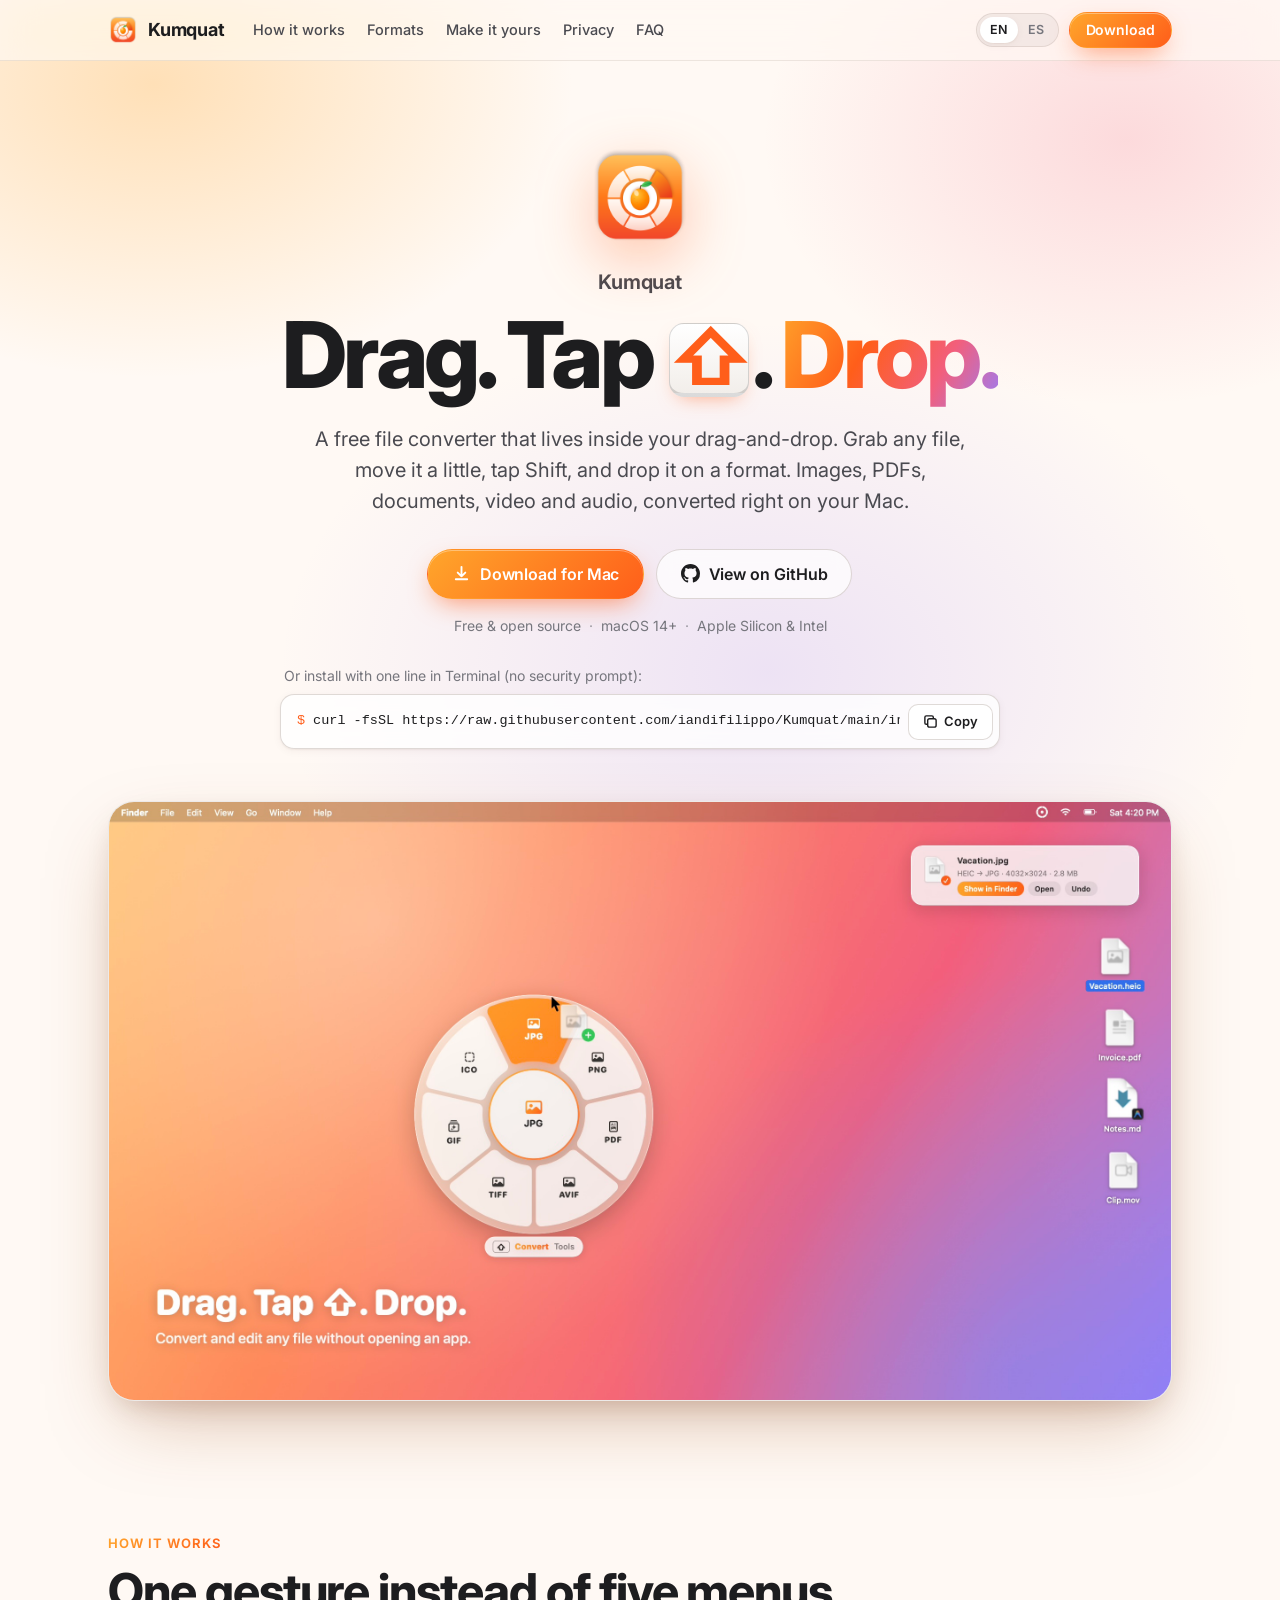
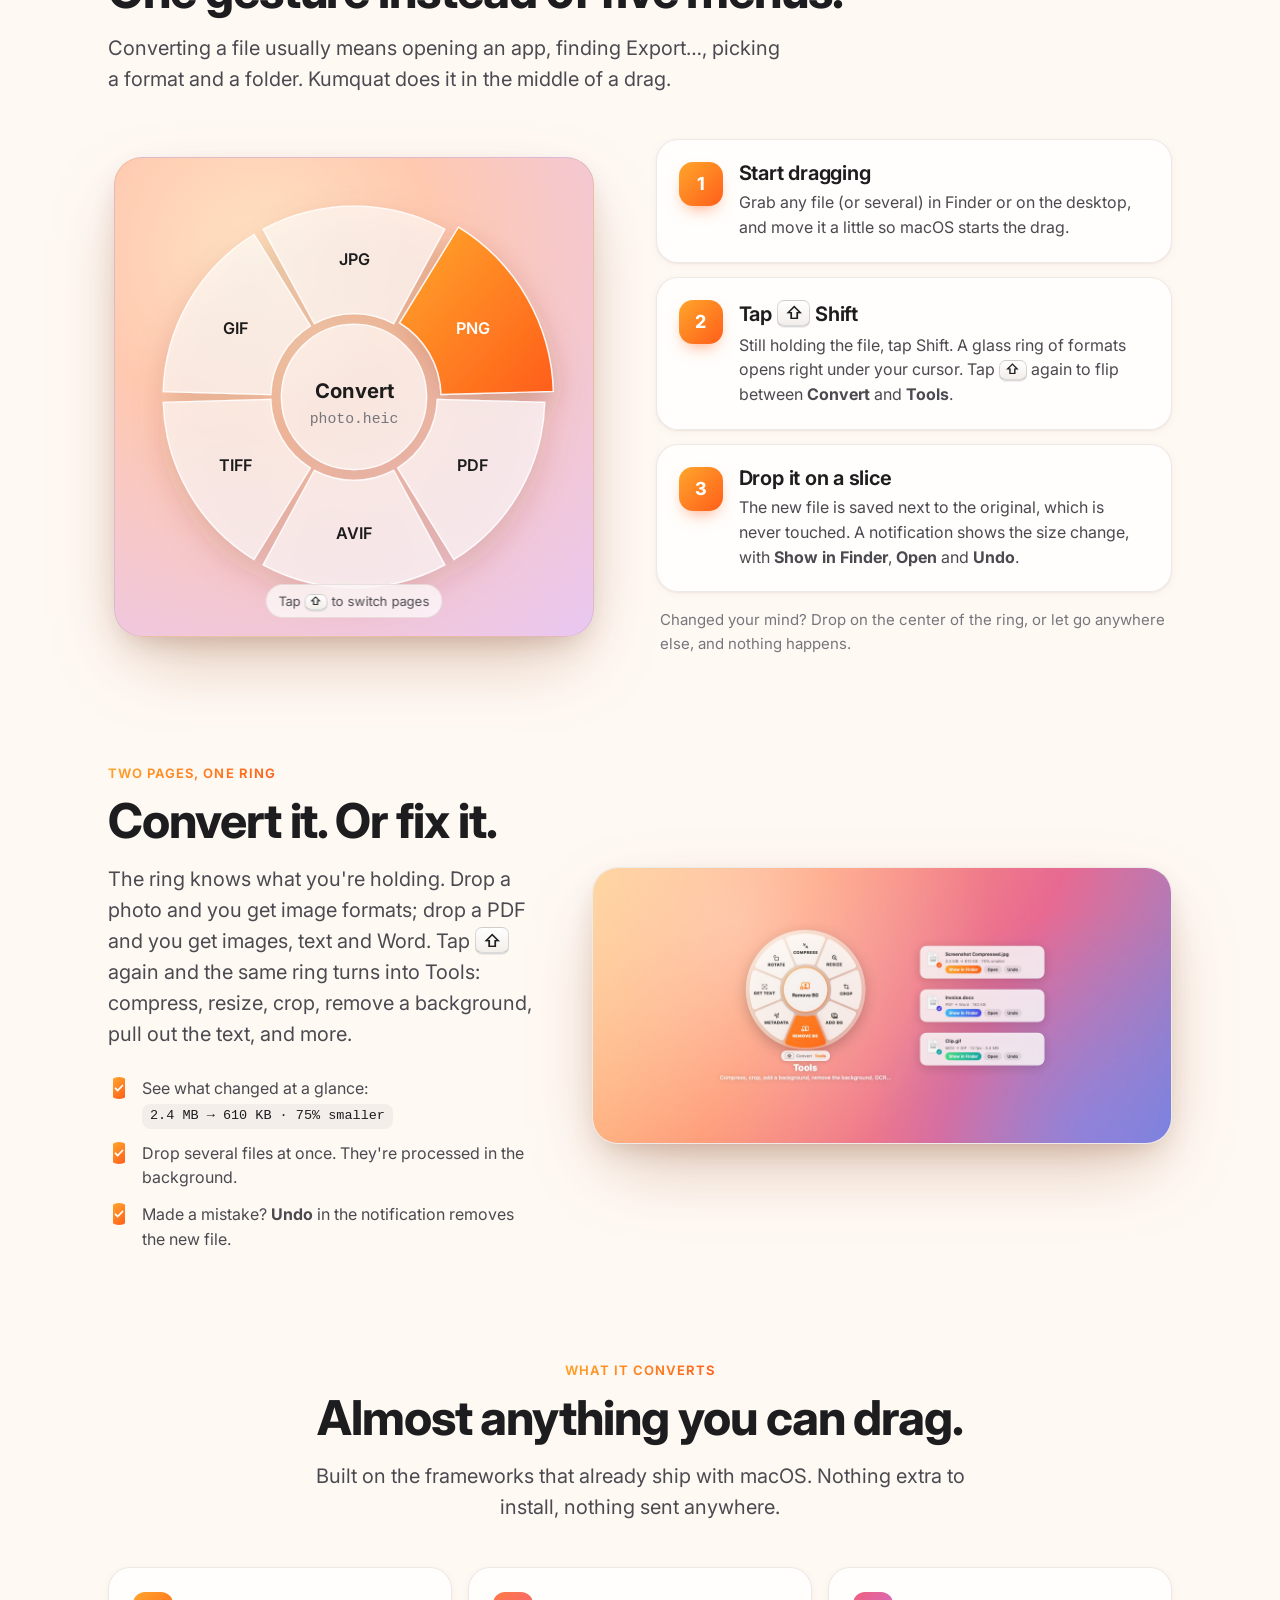
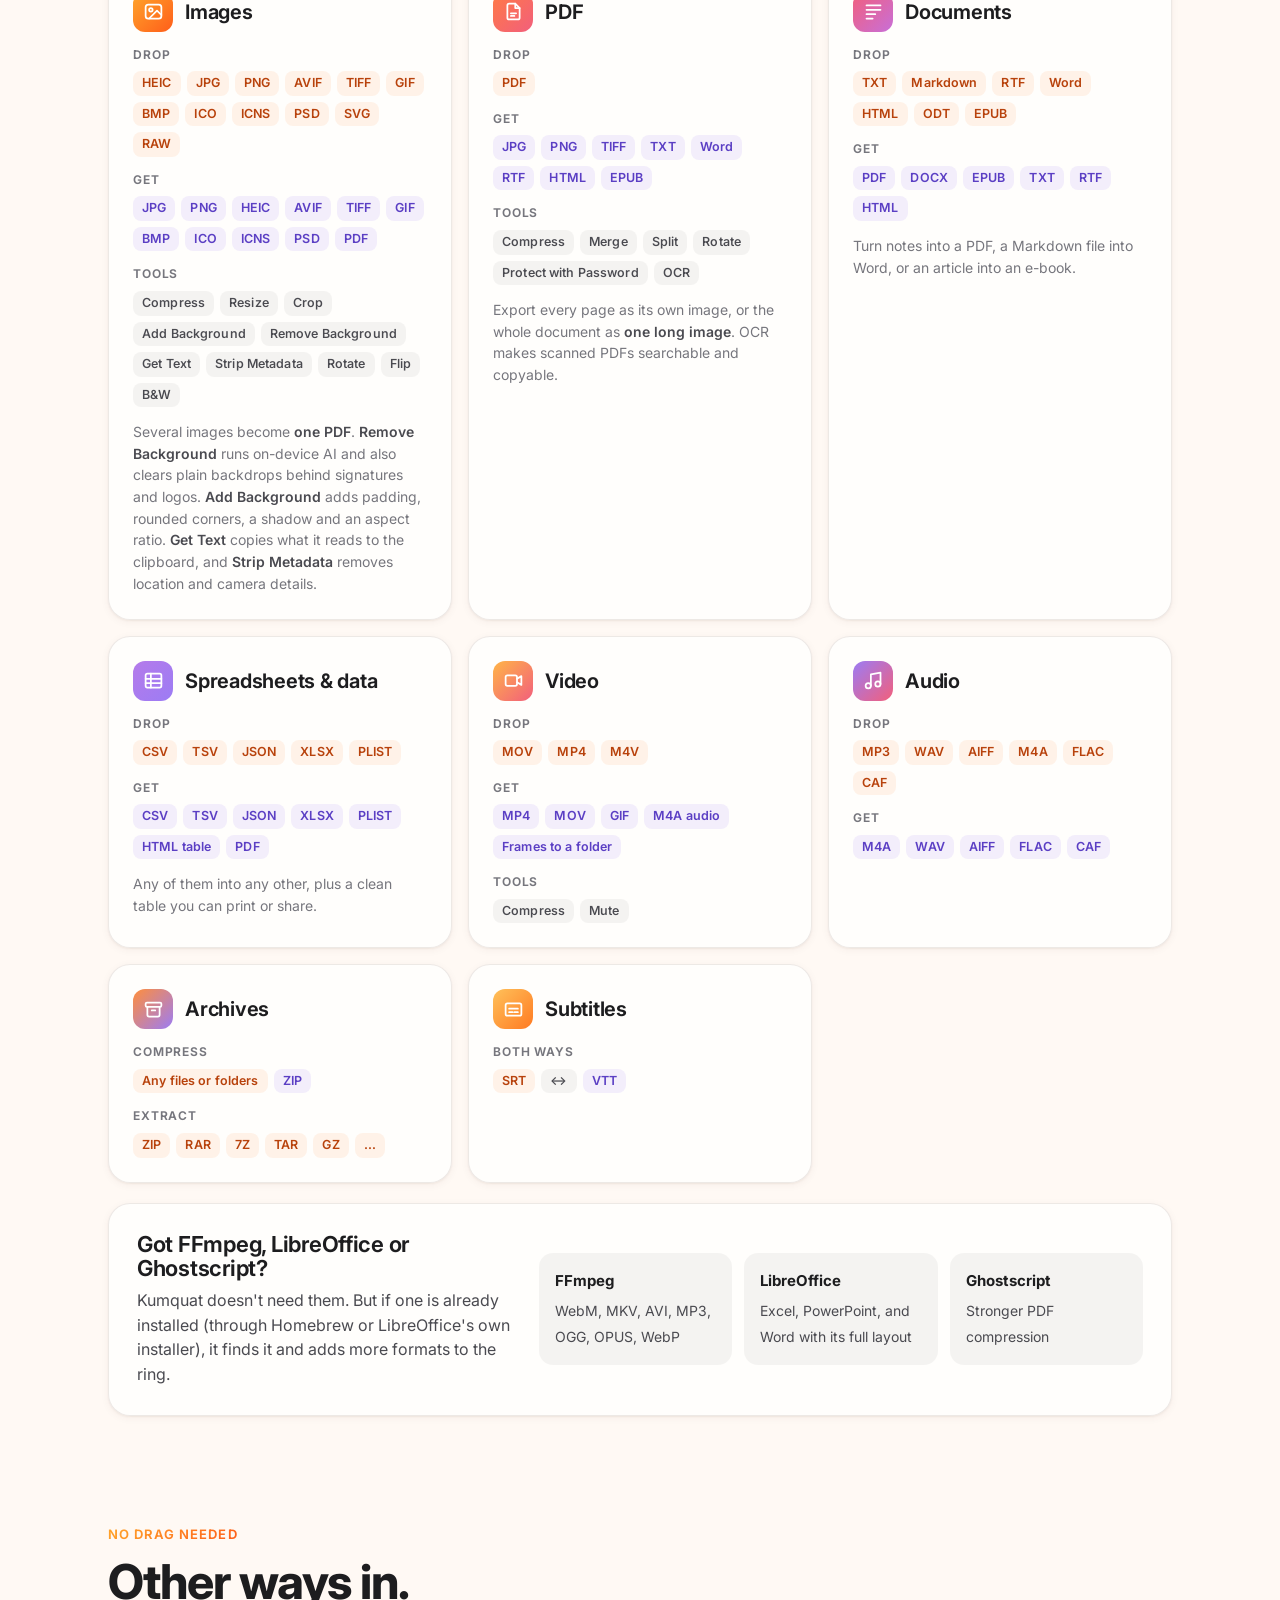
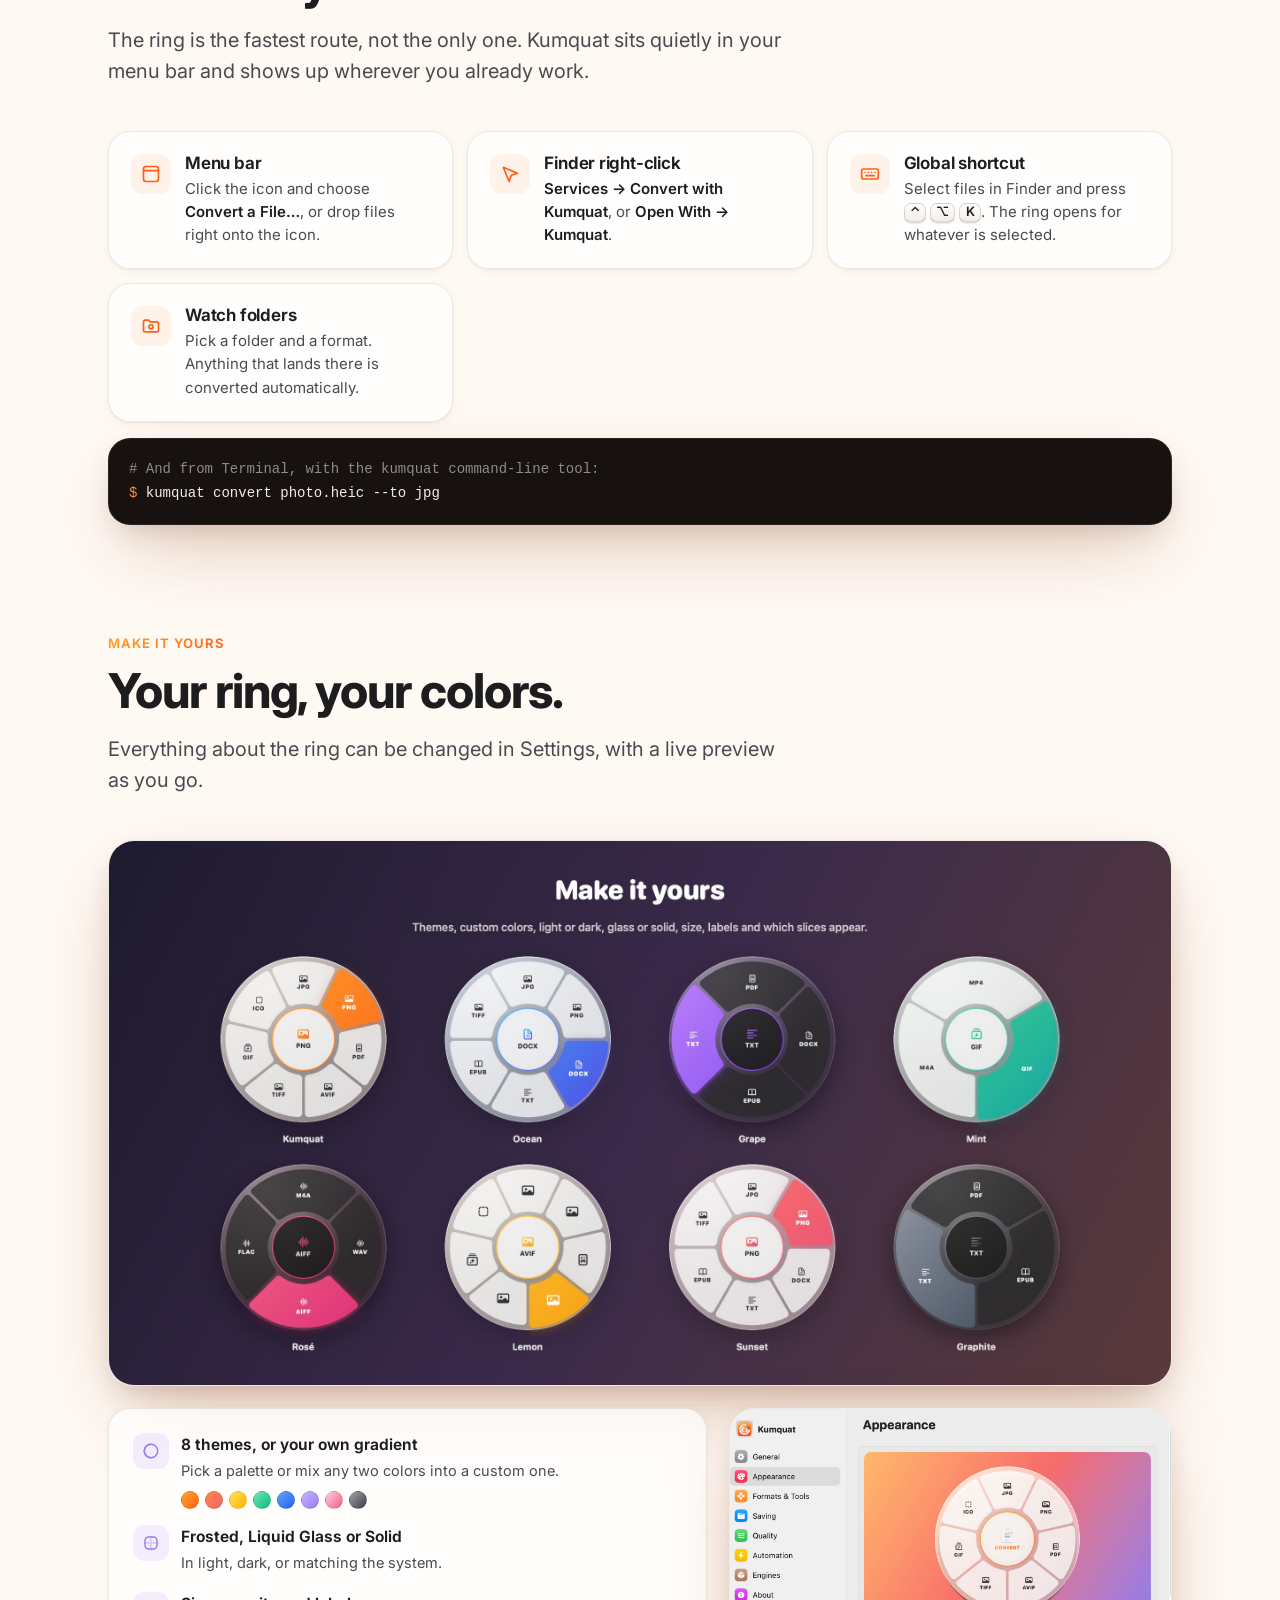
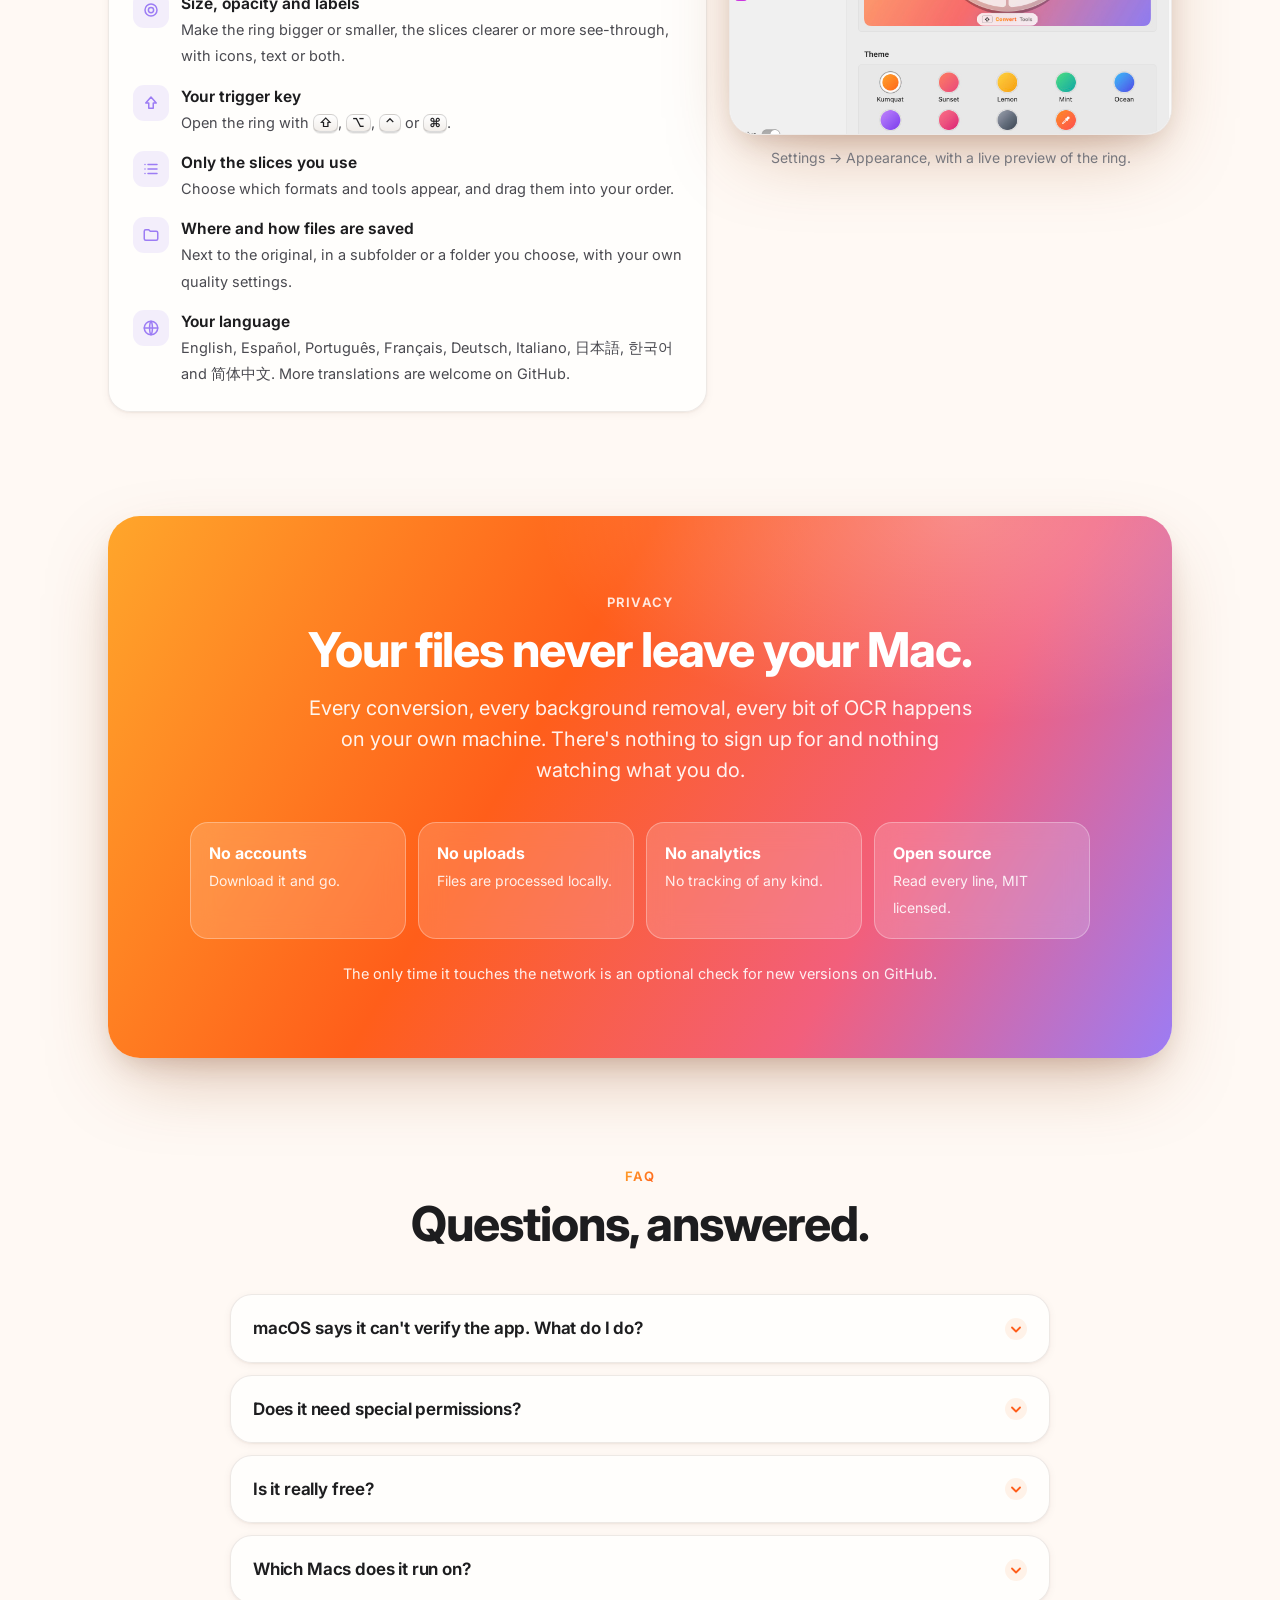
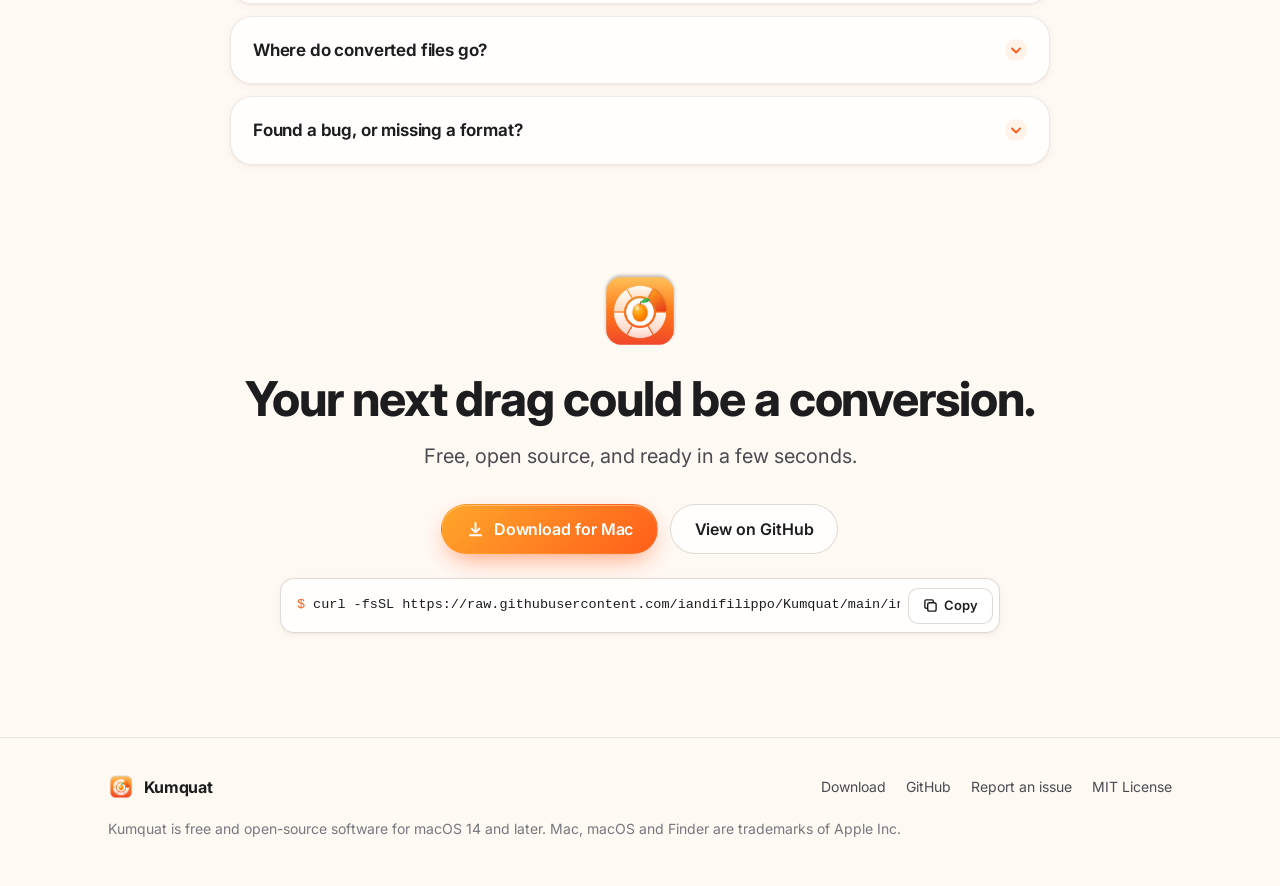
==== docs/index.html @ 8cfe709c "Kumquat 1.0.0 Native macOS menu bar app: drag a file, tap Shift, and drop it on a glass ring to conv" ====
<!doctype html>
<html lang="en">
<head>
<meta charset="utf-8">
<meta name="viewport" content="width=device-width, initial-scale=1, viewport-fit=cover">
<title>Kumquat — Free file converter for Mac</title>
<meta name="description" content="Kumquat is a free, open-source macOS menu bar app. Grab any file, move it a little, tap Shift, and drop it on a ring of formats to convert it. Images, PDFs, documents, video and audio, all converted on your Mac.">
<meta name="theme-color" content="#FF7A22">
<meta name="color-scheme" content="light dark">
<link rel="canonical" href="https://iandifilippo.github.io/Kumquat/">
<link rel="icon" type="image/png" href="assets/icon.png">
<link rel="apple-touch-icon" href="assets/icon.png">

<meta property="og:type" content="website">
<meta property="og:site_name" content="Kumquat">
<meta property="og:title" content="Kumquat — Free file converter for Mac">
<meta property="og:description" content="Drag any file, tap Shift, drop it on a format. A free, open-source converter for images, PDFs, documents, video and audio that runs entirely on your Mac.">
<meta property="og:url" content="https://iandifilippo.github.io/Kumquat/">
<meta property="og:image" content="https://iandifilippo.github.io/Kumquat/assets/social-preview.jpg">
<meta property="og:image:width" content="1280">
<meta property="og:image:height" content="640">
<meta property="og:image:alt" content="Kumquat: a glass ring of file formats opening under the cursor on a Mac desktop">
<meta property="og:locale" content="en_US">
<meta property="og:locale:alternate" content="es_ES">
<meta name="twitter:card" content="summary_large_image">
<meta name="twitter:title" content="Kumquat — Free file converter for Mac">
<meta name="twitter:description" content="Drag any file, tap Shift, drop it on a format. Free, open source, and everything stays on your Mac.">
<meta name="twitter:image" content="https://iandifilippo.github.io/Kumquat/assets/social-preview.jpg">

<link rel="preconnect" href="https://fonts.googleapis.com">
<link rel="preconnect" href="https://fonts.gstatic.com" crossorigin>
<link href="https://fonts.googleapis.com/css2?family=Inter:wght@400;500;600;700;800&display=swap" rel="stylesheet">

<style>
:root {
  --brand-1: #FFA62B;
  --brand-2: #FF5E1A;
  --pink: #F25F7C;
  --violet: #9C7CF4;
  --grad: linear-gradient(135deg, var(--brand-1) 0%, var(--brand-2) 100%);
  --grad-sunset: linear-gradient(120deg, #FFA62B 0%, #FF5E1A 40%, #F25F7C 72%, #9C7CF4 100%);

  --bg: #FFF9F4;
  --bg-elev: #FFFFFF;
  --text: #1D1D1F;
  --text-2: #4A4A50;
  --muted: #76767D;
  --card: rgba(255, 255, 255, 0.72);
  --card-solid: #FFFFFF;
  --border: rgba(60, 30, 10, 0.09);
  --border-strong: rgba(60, 30, 10, 0.16);
  --chip: rgba(255, 122, 34, 0.09);
  --chip-text: #B8420C;
  --chip-out: rgba(156, 124, 244, 0.12);
  --chip-out-text: #5B3FC4;
  --tool: rgba(0, 0, 0, 0.045);
  --code-bg: rgba(255, 255, 255, 0.8);
  --kbd-bg: linear-gradient(180deg, #FFFFFF, #F2EEEA);
  --kbd-border: rgba(0, 0, 0, 0.14);
  --shadow-sm: 0 1px 2px rgba(80, 40, 10, 0.06), 0 2px 8px rgba(80, 40, 10, 0.05);
  --shadow-lg: 0 30px 80px -20px rgba(140, 60, 10, 0.35), 0 12px 30px -12px rgba(80, 30, 10, 0.25);
  --blob-a: rgba(255, 166, 43, 0.30);
  --blob-b: rgba(242, 95, 124, 0.20);
  --blob-c: rgba(156, 124, 244, 0.18);
  --slice: rgba(255, 255, 255, 0.62);
  --slice-stroke: rgba(255, 255, 255, 0.9);
  --ring-bg: radial-gradient(circle at 30% 20%, #FFE2C2 0%, #FFC9B0 35%, #E9C7F2 100%);
  --header-bg: rgba(255, 249, 244, 0.72);

  --radius: 22px;
  --radius-sm: 14px;
  --gutter: 16px;
  --maxw: 1120px;
  --font: -apple-system, BlinkMacSystemFont, "SF Pro Display", "SF Pro Text", "Inter", "Segoe UI", Roboto, "Helvetica Neue", Arial, sans-serif;
  --mono: ui-monospace, "SF Mono", SFMono-Regular, Menlo, Consolas, monospace;
}

@media (prefers-color-scheme: dark) {
  :root {
    --bg: #110E0C;
    --bg-elev: #1A1613;
    --text: #F5F5F7;
    --text-2: #D0CDD2;
    --muted: #9E9AA3;
    --card: rgba(255, 255, 255, 0.045);
    --card-solid: #1C1815;
    --border: rgba(255, 255, 255, 0.09);
    --border-strong: rgba(255, 255, 255, 0.16);
    --chip: rgba(255, 140, 60, 0.14);
    --chip-text: #FFB27A;
    --chip-out: rgba(156, 124, 244, 0.18);
    --chip-out-text: #C9B8FF;
    --tool: rgba(255, 255, 255, 0.07);
    --code-bg: rgba(255, 255, 255, 0.05);
    --kbd-bg: linear-gradient(180deg, #3A3532, #2A2623);
    --kbd-border: rgba(255, 255, 255, 0.16);
    --shadow-sm: 0 1px 2px rgba(0, 0, 0, 0.4), 0 2px 10px rgba(0, 0, 0, 0.25);
    --shadow-lg: 0 30px 80px -20px rgba(0, 0, 0, 0.7), 0 12px 30px -12px rgba(255, 94, 26, 0.18);
    --blob-a: rgba(255, 120, 30, 0.18);
    --blob-b: rgba(242, 95, 124, 0.13);
    --blob-c: rgba(156, 124, 244, 0.14);
    --slice: rgba(255, 255, 255, 0.10);
    --slice-stroke: rgba(255, 255, 255, 0.18);
    --ring-bg: radial-gradient(circle at 30% 20%, #3B2416 0%, #2A1820 45%, #1D1830 100%);
    --header-bg: rgba(17, 14, 12, 0.7);
  }
}

*, *::before, *::after { box-sizing: border-box; }
html { -webkit-text-size-adjust: 100%; scroll-behavior: smooth; scroll-padding-top: 80px; }
@media (prefers-reduced-motion: reduce) { html { scroll-behavior: auto; } }
body {
  margin: 0;
  background-color: var(--bg);
  color: var(--text);
  font-family: var(--font);
  font-size: 17px;
  line-height: 1.55;
  -webkit-font-smoothing: antialiased;
  -moz-osx-font-smoothing: grayscale;
  overflow-x: hidden;
  position: relative;
}
body::before {
  content: "";
  position: absolute;
  inset: 0 0 auto 0;
  height: 1400px;
  pointer-events: none;
  z-index: 0;
  background:
    radial-gradient(600px 420px at 12% 6%, var(--blob-a), transparent 70%),
    radial-gradient(520px 380px at 88% 10%, var(--blob-b), transparent 70%),
    radial-gradient(700px 500px at 60% 48%, var(--blob-c), transparent 70%);
}
main, header, footer { position: relative; z-index: 1; }

img { max-width: 100%; height: auto; display: block; }
a { color: var(--brand-2); text-decoration: none; }
a:hover { text-decoration: underline; }
:focus-visible { outline: 3px solid rgba(255, 94, 26, 0.55); outline-offset: 3px; border-radius: 8px; }

.wrap { width: 100%; max-width: var(--maxw); margin: 0 auto; padding: 0 var(--gutter); }
@media (min-width: 720px) { :root { --gutter: 28px; } }

h1, h2, h3 { letter-spacing: -0.022em; line-height: 1.1; margin: 0; }
h2 { font-size: clamp(30px, 5vw, 48px); font-weight: 750; }
h3 { font-size: 20px; font-weight: 650; letter-spacing: -0.012em; }
p { margin: 0; }
.lead { font-size: clamp(17px, 2.1vw, 20px); color: var(--text-2); max-width: 680px; }
.eyebrow {
  display: inline-block;
  font-size: 13px; font-weight: 650; letter-spacing: 0.08em; text-transform: uppercase;
  background: var(--grad); -webkit-background-clip: text; background-clip: text; color: transparent;
  margin-bottom: 12px;
}
.grad-text { background: var(--grad-sunset); -webkit-background-clip: text; background-clip: text; color: transparent; }

kbd {
  display: inline-flex; align-items: center; justify-content: center;
  min-width: 1.7em; height: 1.55em; padding: 0 0.4em;
  font-family: var(--font); font-size: 0.86em; font-weight: 600; line-height: 1;
  color: var(--text);
  background: var(--kbd-bg);
  border: 1px solid var(--kbd-border);
  border-bottom-width: 2px;
  border-radius: 7px;
  box-shadow: 0 1px 0 rgba(0,0,0,0.06);
  vertical-align: 0.08em;
}
code { font-family: var(--mono); font-size: 0.9em; }

/* Header */
.site-header {
  position: sticky; top: 0; z-index: 50;
  background: var(--header-bg);
  -webkit-backdrop-filter: saturate(180%) blur(18px);
  backdrop-filter: saturate(180%) blur(18px);
  border-bottom: 1px solid var(--border);
}
.nav { display: flex; align-items: center; gap: 16px; height: 60px; }
.brand { display: flex; align-items: center; gap: 10px; color: var(--text); font-weight: 700; font-size: 18px; letter-spacing: -0.01em; }
.brand:hover { text-decoration: none; }
.brand img { width: 30px; height: 30px; border-radius: 8px; }
.nav-links { display: none; gap: 22px; margin-left: 12px; }
.nav-links a { color: var(--text-2); font-size: 14.5px; font-weight: 500; }
.nav-links a:hover { color: var(--text); text-decoration: none; }
@media (min-width: 900px) { .nav-links { display: flex; } }
.nav-right { margin-left: auto; display: flex; align-items: center; gap: 10px; }
.lang {
  display: inline-flex; padding: 3px; border-radius: 999px;
  background: var(--tool); border: 1px solid var(--border);
}
.lang button {
  appearance: none; border: 0; background: transparent; color: var(--muted);
  font: 600 12.5px/1 var(--font); letter-spacing: 0.04em;
  padding: 7px 10px; border-radius: 999px; cursor: pointer;
}
.lang button[aria-pressed="true"] { background: var(--card-solid); color: var(--text); box-shadow: var(--shadow-sm); }
.site-header .nav-dl { display: none; }
@media (min-width: 350px) { .site-header .nav-dl { display: inline-flex; } }

/* Buttons */
.btn {
  display: inline-flex; align-items: center; justify-content: center; gap: 9px;
  height: 50px; padding: 0 24px; border-radius: 999px;
  font: 600 16px/1 var(--font); letter-spacing: -0.005em;
  border: 1px solid transparent; cursor: pointer; white-space: nowrap;
  transition: transform .15s ease, box-shadow .2s ease, background-color .2s ease;
}
.btn:hover { text-decoration: none; transform: translateY(-1px); }
.btn:active { transform: translateY(0); }
.btn svg { width: 19px; height: 19px; flex: none; }
.btn-primary { background: var(--grad); color: #fff; box-shadow: 0 10px 26px -8px rgba(255, 94, 26, 0.65), inset 0 1px 0 rgba(255,255,255,0.35); }
.btn-primary:hover { box-shadow: 0 14px 32px -8px rgba(255, 94, 26, 0.75), inset 0 1px 0 rgba(255,255,255,0.35); }
.btn-secondary { background: var(--card); color: var(--text); border-color: var(--border-strong); -webkit-backdrop-filter: blur(10px); backdrop-filter: blur(10px); }
.btn-sm { height: 36px; padding: 0 16px; font-size: 14px; }

/* Hero */
.hero { padding: 56px 0 24px; text-align: center; }
@media (min-width: 720px) { .hero { padding-top: 84px; } }
.hero-icon { width: 104px; height: 104px; margin: 0 auto 18px; border-radius: 24px; filter: drop-shadow(0 18px 30px rgba(255, 94, 26, 0.35)); }
.hero-name { font-size: 20px; font-weight: 650; color: var(--text-2); letter-spacing: -0.01em; margin-bottom: 10px; }
.hero h1 { font-size: clamp(44px, 9.5vw, 92px); font-weight: 800; letter-spacing: -0.04em; line-height: 1.02; }
.hero h1 .shift {
  display: inline-flex; align-items: center; justify-content: center;
  width: 1.05em; height: 0.98em; margin: 0 0.04em; border-radius: 0.2em;
  font-size: 0.82em; vertical-align: 0.04em;
  background: var(--kbd-bg); border: 1px solid var(--kbd-border); border-bottom-width: 4px;
  color: var(--brand-2); -webkit-text-fill-color: var(--brand-2);
  box-shadow: 0 8px 20px -10px rgba(255, 94, 26, 0.6);
}
.hero .lead { margin: 22px auto 0; }
.cta-row { display: flex; flex-wrap: wrap; justify-content: center; gap: 12px; margin-top: 32px; }
.meta-row { margin-top: 16px; font-size: 14px; color: var(--muted); }
.meta-row span + span::before { content: "·"; margin: 0 8px; opacity: .7; }

.install { max-width: 720px; margin: 28px auto 0; text-align: left; }
.install-label { font-size: 14px; color: var(--muted); margin: 0 0 8px 4px; }
.codebox {
  display: flex; align-items: center; gap: 8px;
  background: var(--code-bg); border: 1px solid var(--border-strong); border-radius: 14px;
  padding: 6px 6px 6px 16px; box-shadow: var(--shadow-sm);
  -webkit-backdrop-filter: blur(10px); backdrop-filter: blur(10px);
}
.codebox code {
  flex: 1; min-width: 0; overflow-x: auto; white-space: nowrap;
  font-size: 13.5px; padding: 10px 0; color: var(--text); scrollbar-width: thin;
}
.codebox code .prompt { color: var(--brand-2); user-select: none; margin-right: 8px; }
.copy {
  flex: none; appearance: none; border: 1px solid var(--border-strong); cursor: pointer;
  background: var(--card-solid); color: var(--text);
  font: 600 13px/1 var(--font); height: 36px; padding: 0 14px; border-radius: 10px;
  display: inline-flex; align-items: center; gap: 6px;
}
.copy svg { width: 15px; height: 15px; }
.copy.done { color: #fff; background: var(--grad); border-color: transparent; }

.hero-shot { margin: 52px auto 0; max-width: 1080px; }
.frame {
  border-radius: 20px; overflow: hidden; background: var(--card-solid);
  border: 1px solid var(--border); box-shadow: var(--shadow-lg);
}
@media (min-width: 720px) { .frame { border-radius: 26px; } }
.frame img { width: 100%; }

/* Sections */
section { padding: 72px 0; }
@media (min-width: 720px) { section { padding: 104px 0; } }
.section-head { max-width: 760px; margin-bottom: 44px; }
.section-head.center { margin-left: auto; margin-right: auto; text-align: center; }
.section-head.center .lead { margin-left: auto; margin-right: auto; }
.section-head h2 + .lead { margin-top: 16px; }

.card {
  background: var(--card); border: 1px solid var(--border); border-radius: var(--radius);
  box-shadow: var(--shadow-sm);
}

/* How it works */
.how { display: grid; gap: 28px; align-items: center; }
@media (min-width: 900px) { .how { grid-template-columns: 1fr 1.05fr; gap: 56px; } }
.ring-stage {
  position: relative; border-radius: 28px; padding: 24px 24px 64px; overflow: hidden;
  background: var(--ring-bg); border: 1px solid var(--border);
  aspect-ratio: 1 / 1; max-width: 480px; width: 100%; margin: 0 auto;
  display: grid; place-items: center; box-shadow: var(--shadow-lg);
}
.ring-stage svg { width: 100%; height: 100%; overflow: visible; }
.ring-slice path { transition: fill .35s ease, transform .35s ease; transform-origin: 160px 160px; }
.ring-slice.on path { transform: scale(1.045); }
.ring-slice text { font: 600 12px var(--font); fill: var(--text); transition: fill .35s ease; pointer-events: none; }
.ring-slice.on text { fill: #fff; }
.ring-center-title { font: 700 15px var(--font); fill: var(--text); }
.ring-center-sub { font: 500 11px var(--mono); fill: var(--muted); }
.ring-group { transition: transform .45s cubic-bezier(.2,.9,.3,1.2), opacity .3s ease; transform-origin: 160px 160px; }
.ring-group.flip { transform: scale(0.88) rotate(-12deg); opacity: 0.2; }
.ring-hint {
  position: absolute; left: 50%; bottom: 18px; transform: translateX(-50%);
  font-size: 13px; color: var(--text-2); white-space: nowrap;
  background: var(--card); border: 1px solid var(--border); border-radius: 999px; padding: 6px 12px;
  -webkit-backdrop-filter: blur(10px); backdrop-filter: blur(10px);
}

.steps { list-style: none; margin: 0; padding: 0; display: grid; gap: 14px; counter-reset: step; }
.step { display: grid; grid-template-columns: 44px 1fr; gap: 16px; padding: 22px; }
.step-num {
  width: 44px; height: 44px; border-radius: 14px; display: grid; place-items: center;
  background: var(--grad); color: #fff; font-weight: 750; font-size: 18px;
  box-shadow: 0 8px 18px -8px rgba(255, 94, 26, 0.7);
}
.step h3 { margin-bottom: 6px; }
.step p { color: var(--text-2); font-size: 16px; }
.how-note { margin-top: 16px; font-size: 15px; color: var(--muted); padding-left: 4px; }

/* Two pages */
.split { display: grid; gap: 36px; align-items: center; }
@media (min-width: 960px) { .split { grid-template-columns: 0.85fr 1.15fr; gap: 56px; } }
.checks { list-style: none; padding: 0; margin: 26px 0 0; display: grid; gap: 12px; }
.checks li { display: grid; grid-template-columns: 24px 1fr; gap: 10px; color: var(--text-2); font-size: 16px; }
.checks li::before {
  content: ""; width: 22px; height: 22px; border-radius: 50%; margin-top: 1px;
  background: var(--grad) center / 12px no-repeat;
  background-image: url("data:image/svg+xml,%3Csvg xmlns='http://www.w3.org/2000/svg' viewBox='0 0 12 12'%3E%3Cpath d='M2.5 6.3l2.2 2.2 4.8-5' fill='none' stroke='white' stroke-width='1.8' stroke-linecap='round' stroke-linejoin='round'/%3E%3C/svg%3E"), var(--grad);
}
.notif-sample {
  display: inline-block; font-family: var(--mono); font-size: 13.5px; color: var(--text);
  background: var(--tool); border-radius: 8px; padding: 2px 8px; white-space: nowrap;
}

/* Formats */
.formats { display: grid; gap: 16px; grid-template-columns: repeat(auto-fill, minmax(min(100%, 330px), 1fr)); }
.fmt { padding: 24px; display: flex; flex-direction: column; gap: 14px; min-width: 0; }
.fmt-head { display: flex; align-items: center; gap: 12px; }
.fmt-icon {
  width: 40px; height: 40px; border-radius: 12px; flex: none; display: grid; place-items: center; color: #fff;
}
.fmt-icon svg { width: 21px; height: 21px; }
.c1 { background: linear-gradient(135deg, #FFA62B, #FF5E1A); }
.c2 { background: linear-gradient(135deg, #FF7A45, #F25F7C); }
.c3 { background: linear-gradient(135deg, #F25F7C, #C86FD8); }
.c4 { background: linear-gradient(135deg, #B57BEA, #9C7CF4); }
.c5 { background: linear-gradient(135deg, #FFB547, #F25F7C); }
.c6 { background: linear-gradient(135deg, #9C7CF4, #F25F7C); }
.c7 { background: linear-gradient(135deg, #FF8E3C, #9C7CF4); }
.c8 { background: linear-gradient(135deg, #FFC15A, #FF7A22); }
.row-label { font-size: 12px; font-weight: 650; text-transform: uppercase; letter-spacing: 0.07em; color: var(--muted); margin-bottom: 7px; }
.chips { display: flex; flex-wrap: wrap; gap: 6px; }
.chip {
  font-size: 12.5px; font-weight: 600; letter-spacing: 0.01em; line-height: 1;
  padding: 6px 9px; border-radius: 8px; background: var(--chip); color: var(--chip-text);
}
.chip.out { background: var(--chip-out); color: var(--chip-out-text); }
.chip.tool { background: var(--tool); color: var(--text-2); font-weight: 550; }
.fmt-note { font-size: 14px; color: var(--muted); }
.fmt-note strong { color: var(--text-2); font-weight: 600; }

.engines { margin-top: 20px; padding: 28px; display: grid; gap: 24px; }
@media (min-width: 900px) { .engines { grid-template-columns: 1fr 1.6fr; align-items: center; } }
.engines h3 { font-size: 22px; margin-bottom: 8px; }
.engines p { color: var(--text-2); font-size: 16px; }
.engine-list { display: grid; gap: 12px; grid-template-columns: repeat(auto-fit, minmax(min(100%, 170px), 1fr)); }
.engine { padding: 16px; border-radius: var(--radius-sm); background: var(--tool); }
.engine b { display: block; font-size: 15px; margin-bottom: 4px; }
.engine span { font-size: 14px; color: var(--text-2); }

/* Ways in */
.ways { display: grid; gap: 14px; grid-template-columns: repeat(auto-fill, minmax(min(100%, 320px), 1fr)); }
.way { padding: 22px; display: grid; grid-template-columns: 40px 1fr; gap: 14px; align-items: start; }
.way-icon { width: 40px; height: 40px; border-radius: 12px; background: var(--chip); color: var(--brand-2); display: grid; place-items: center; }
.way-icon svg { width: 20px; height: 20px; }
.way h3 { font-size: 17px; margin-bottom: 4px; }
.way p { font-size: 15px; color: var(--text-2); }
.path { font-weight: 600; color: var(--text); }
.cli {
  margin-top: 16px; padding: 18px 20px; border-radius: var(--radius);
  background: #17120F; color: #F3EDE8; border: 1px solid rgba(255,255,255,0.08);
  font-family: var(--mono); font-size: 14px; line-height: 1.75; overflow-x: auto;
  box-shadow: var(--shadow-lg);
}
.cli > div { white-space: pre; }
.cli .c { white-space: normal; }
.cli .p { color: #FF8A3D; user-select: none; }
.cli .c { color: #8F8A86; }
.cli .o { color: #9EE6A8; }

/* Customize */
.custom-grid { display: grid; gap: 22px; }
@media (min-width: 960px) { .custom-grid { grid-template-columns: 1.15fr 0.85fr; align-items: start; } }
.opt-list { list-style: none; margin: 0; padding: 24px; display: grid; gap: 16px; }
.opt-list li { display: grid; grid-template-columns: 36px 1fr; gap: 12px; }
.opt-ico { width: 36px; height: 36px; border-radius: 11px; display: grid; place-items: center; background: var(--chip-out); color: var(--violet); }
.opt-ico svg { width: 18px; height: 18px; }
.opt-list b { display: block; font-size: 15.5px; font-weight: 650; }
.opt-list span { font-size: 14.5px; color: var(--text-2); }
.swatches { display: flex; gap: 6px; margin-top: 8px; flex-wrap: wrap; }
.swatches i { width: 18px; height: 18px; border-radius: 50%; display: block; border: 1px solid rgba(0,0,0,0.08); }
.settings-shot { margin-top: 22px; }
.caption { font-size: 14px; color: var(--muted); margin-top: 12px; text-align: center; }

/* Privacy */
.privacy {
  position: relative; overflow: hidden; border-radius: 32px; padding: 44px 24px;
  background: var(--grad-sunset); color: #fff; text-align: center;
  box-shadow: var(--shadow-lg);
}
@media (min-width: 720px) { .privacy { padding: 72px 56px; } }
.privacy::after {
  content: ""; position: absolute; inset: 0; pointer-events: none;
  background: radial-gradient(600px 300px at 80% 0%, rgba(255,255,255,0.28), transparent 70%);
}
.privacy > * { position: relative; z-index: 1; }
.privacy .eyebrow { color: rgba(255,255,255,0.85); background: none; -webkit-background-clip: border-box; background-clip: border-box; }
.privacy h2 { color: #fff; }
.privacy .lead { color: rgba(255,255,255,0.92); margin: 16px auto 0; }
.pills { display: grid; gap: 12px; margin: 36px auto 0; max-width: 900px; grid-template-columns: repeat(auto-fit, minmax(min(100%, 190px), 1fr)); }
.pill {
  background: rgba(255,255,255,0.16); border: 1px solid rgba(255,255,255,0.3); border-radius: 18px;
  padding: 18px; text-align: left; -webkit-backdrop-filter: blur(12px); backdrop-filter: blur(12px);
}
.pill b { display: block; font-size: 16px; margin-bottom: 2px; }
.pill span { font-size: 14px; color: rgba(255,255,255,0.88); }
.privacy-foot { margin-top: 24px; font-size: 14.5px; color: rgba(255,255,255,0.9); }

/* FAQ */
.faq { max-width: 820px; margin: 0 auto; display: grid; gap: 12px; }
.faq details { padding: 0; overflow: hidden; }
.faq summary {
  list-style: none; cursor: pointer; padding: 20px 56px 20px 22px; position: relative;
  font-weight: 650; font-size: 17px; letter-spacing: -0.01em;
}
.faq summary::-webkit-details-marker { display: none; }
.faq summary::after {
  content: ""; position: absolute; right: 22px; top: 50%; width: 22px; height: 22px; margin-top: -11px;
  border-radius: 50%; background: var(--chip);
  background-image: url("data:image/svg+xml,%3Csvg xmlns='http://www.w3.org/2000/svg' viewBox='0 0 22 22'%3E%3Cpath d='M7 9.5l4 4 4-4' fill='none' stroke='%23FF5E1A' stroke-width='1.8' stroke-linecap='round' stroke-linejoin='round'/%3E%3C/svg%3E");
  transition: transform .2s ease;
}
.faq details[open] summary::after { transform: rotate(180deg); }
.faq .answer { padding: 0 22px 22px; color: var(--text-2); font-size: 16px; display: grid; gap: 10px; }
.faq .answer code { background: var(--tool); padding: 2px 6px; border-radius: 6px; font-size: 13.5px; word-break: break-all; }

/* Final CTA + footer */
.final { text-align: center; }
.final img { width: 84px; height: 84px; margin: 0 auto 20px; border-radius: 20px; }
.final .install { margin-top: 24px; }
.site-footer { border-top: 1px solid var(--border); padding: 36px 0 48px; font-size: 14px; color: var(--muted); }
.foot { display: flex; flex-wrap: wrap; gap: 18px 28px; align-items: center; justify-content: space-between; }
.foot .brand { font-size: 16px; }
.foot .brand img { width: 26px; height: 26px; border-radius: 7px; }
.foot-links { display: flex; flex-wrap: wrap; gap: 8px 20px; }
.foot-links a { color: var(--text-2); }
.foot-small { width: 100%; }

.sr-only { position: absolute; width: 1px; height: 1px; padding: 0; margin: -1px; overflow: hidden; clip: rect(0,0,0,0); white-space: nowrap; border: 0; }
</style>
</head>
<body>

<header class="site-header">
  <div class="wrap nav">
    <a class="brand" href="#top" aria-label="Kumquat">
      <img src="assets/icon.png" alt="" width="30" height="30">
      <span>Kumquat</span>
    </a>
    <nav class="nav-links" aria-label="Sections">
      <a href="#how" data-i18n="nav_how">How it works</a>
      <a href="#formats" data-i18n="nav_formats">Formats</a>
      <a href="#customize" data-i18n="nav_custom">Make it yours</a>
      <a href="#privacy" data-i18n="nav_privacy">Privacy</a>
      <a href="#faq" data-i18n="nav_faq">FAQ</a>
    </nav>
    <div class="nav-right">
      <div class="lang" role="group" aria-label="Language">
        <button type="button" data-lang="en" aria-pressed="true" lang="en">EN</button>
        <button type="button" data-lang="es" aria-pressed="false" lang="es">ES</button>
      </div>
      <a class="btn btn-primary btn-sm nav-dl" href="https://github.com/iandifilippo/Kumquat/releases/latest" data-i18n="nav_download">Download</a>
    </div>
  </div>
</header>

<main id="top">

  <!-- Hero -->
  <div class="hero">
    <div class="wrap">
      <img class="hero-icon" src="assets/icon.png" alt="Kumquat app icon" width="104" height="104" data-i18n-attr="alt:icon_alt">
      <div class="hero-name">Kumquat</div>
      <h1 data-i18n="hero_title">Drag. Tap <span class="shift" aria-label="Shift">⇧</span>. <span class="grad-text">Drop.</span></h1>
      <p class="lead" data-i18n="hero_sub">A free file converter that lives inside your drag-and-drop. Grab any file, move it a little, tap Shift, and drop it on a format. Images, PDFs, documents, video and audio, converted right on your Mac.</p>
      <div class="cta-row">
        <a class="btn btn-primary" href="https://github.com/iandifilippo/Kumquat/releases/latest">
          <svg viewBox="0 0 20 20" fill="none" aria-hidden="true"><path d="M10 3v10m0 0l-4-4m4 4l4-4M4 16h12" stroke="currentColor" stroke-width="2" stroke-linecap="round" stroke-linejoin="round"/></svg>
          <span data-i18n="btn_download">Download for Mac</span>
        </a>
        <a class="btn btn-secondary" href="https://github.com/iandifilippo/Kumquat">
          <svg viewBox="0 0 16 16" fill="currentColor" aria-hidden="true"><path d="M8 0C3.58 0 0 3.58 0 8c0 3.54 2.29 6.53 5.47 7.59.4.07.55-.17.55-.38 0-.19-.01-.82-.01-1.49-2.01.37-2.53-.49-2.69-.94-.09-.23-.48-.94-.82-1.13-.28-.15-.68-.52-.01-.53.63-.01 1.08.58 1.23.82.72 1.21 1.87.87 2.33.66.07-.52.28-.87.51-1.07-1.78-.2-3.64-.89-3.64-3.95 0-.87.31-1.59.82-2.15-.08-.2-.36-1.02.08-2.12 0 0 .67-.21 2.2.82.64-.18 1.32-.27 2-.27.68 0 1.36.09 2 .27 1.53-1.04 2.2-.82 2.2-.82.44 1.1.16 1.92.08 2.12.51.56.82 1.27.82 2.15 0 3.07-1.87 3.75-3.65 3.95.29.25.54.73.54 1.48 0 1.07-.01 1.93-.01 2.2 0 .21.15.46.55.38A8.013 8.013 0 0016 8c0-4.42-3.58-8-8-8z"/></svg>
          <span data-i18n="btn_github">View on GitHub</span>
        </a>
      </div>
      <div class="meta-row">
        <span data-i18n="meta_free">Free &amp; open source</span><span>macOS 14+</span><span data-i18n="meta_universal">Apple Silicon &amp; Intel</span>
      </div>

      <div class="install">
        <p class="install-label" data-i18n="install_label">Or install with one line in Terminal (no security prompt):</p>
        <div class="codebox">
          <code><span class="prompt">$</span>curl -fsSL https://raw.githubusercontent.com/iandifilippo/Kumquat/main/install.sh | bash</code>
          <button class="copy" type="button" data-copy="curl -fsSL https://raw.githubusercontent.com/iandifilippo/Kumquat/main/install.sh | bash">
            <svg viewBox="0 0 16 16" fill="none" aria-hidden="true"><rect x="5" y="5" width="9" height="9" rx="2" stroke="currentColor" stroke-width="1.5"/><path d="M11 5V3.5A1.5 1.5 0 009.5 2h-6A1.5 1.5 0 002 3.5v6A1.5 1.5 0 003.5 11H5" stroke="currentColor" stroke-width="1.5"/></svg>
            <span class="copy-label">Copy</span>
          </button>
        </div>
      </div>

      <div class="hero-shot frame">
        <img src="assets/hero.jpg" data-src-en="assets/hero.jpg" data-src-es="assets/hero-es.jpg" width="2400" height="1350" fetchpriority="high"
             alt="A HEIC photo being dragged on a Mac desktop. A glass ring of formats is open under the cursor with the JPG slice highlighted, and a notification shows the converted file and how much smaller it is."
             data-i18n-attr="alt:hero_alt">
      </div>
    </div>
  </div>

  <!-- How it works -->
  <section id="how">
    <div class="wrap">
      <div class="section-head">
        <span class="eyebrow" data-i18n="how_eyebrow">How it works</span>
        <h2 data-i18n="how_title">One gesture instead of five menus.</h2>
        <p class="lead" data-i18n="how_lead">Converting a file usually means opening an app, finding Export…, picking a format and a folder. Kumquat does it in the middle of a drag.</p>
      </div>
      <div class="how">
        <div class="ring-stage" aria-hidden="true">
          <svg id="mini-ring" viewBox="0 0 320 320" role="img"></svg>
          <div class="ring-hint" id="ring-hint">Tap <kbd>⇧</kbd> to switch pages</div>
        </div>
        <div>
          <ol class="steps">
            <li class="step card">
              <div class="step-num">1</div>
              <div>
                <h3 data-i18n="s1_t">Start dragging</h3>
                <p data-i18n="s1_d">Grab any file (or several) in Finder or on the desktop, and move it a little so macOS starts the drag.</p>
              </div>
            </li>
            <li class="step card">
              <div class="step-num">2</div>
              <div>
                <h3 data-i18n="s2_t">Tap <kbd>⇧</kbd> Shift</h3>
                <p data-i18n="s2_d">Still holding the file, tap Shift. A glass ring of formats opens right under your cursor. Tap <kbd>⇧</kbd> again to flip between <b>Convert</b> and <b>Tools</b>.</p>
              </div>
            </li>
            <li class="step card">
              <div class="step-num">3</div>
              <div>
                <h3 data-i18n="s3_t">Drop it on a slice</h3>
                <p data-i18n="s3_d">The new file is saved next to the original, which is never touched. A notification shows the size change, with <b>Show in Finder</b>, <b>Open</b> and <b>Undo</b>.</p>
              </div>
            </li>
          </ol>
          <p class="how-note" data-i18n="how_note">Changed your mind? Drop on the center of the ring, or let go anywhere else, and nothing happens.</p>
        </div>
      </div>
    </div>
  </section>

  <!-- Convert & Tools -->
  <section id="tools" style="padding-top:0">
    <div class="wrap split">
      <div>
        <span class="eyebrow" data-i18n="tools_eyebrow">Two pages, one ring</span>
        <h2 data-i18n="tools_title">Convert it. Or fix it.</h2>
        <p class="lead" style="margin-top:16px" data-i18n="tools_lead">The ring knows what you're holding. Drop a photo and you get image formats; drop a PDF and you get images, text and Word. Tap <kbd>⇧</kbd> again and the same ring turns into Tools: compress, resize, crop, remove a background, pull out the text, and more.</p>
        <ul class="checks">
          <li><span data-i18n="tools_c1">See what changed at a glance: <span class="notif-sample">2.4 MB → 610 KB · 75% smaller</span></span></li>
          <li><span data-i18n="tools_c2">Drop several files at once. They're processed in the background.</span></li>
          <li><span data-i18n="tools_c3">Made a mistake? <b>Undo</b> in the notification removes the new file.</span></li>
        </ul>
      </div>
      <div class="frame">
        <img src="assets/tools.jpg" data-src-en="assets/tools.jpg" data-src-es="assets/tools-es.jpg" width="2400" height="1140" loading="lazy"
             alt="The Tools page of the ring with Remove Background highlighted, next to three result notifications"
             data-i18n-attr="alt:tools_alt">
      </div>
    </div>
  </section>

  <!-- Formats -->
  <section id="formats" style="padding-top:0">
    <div class="wrap">
      <div class="section-head center">
        <span class="eyebrow" data-i18n="fmt_eyebrow">What it converts</span>
        <h2 data-i18n="fmt_title">Almost anything you can drag.</h2>
        <p class="lead" data-i18n="fmt_lead">Built on the frameworks that already ship with macOS. Nothing extra to install, nothing sent anywhere.</p>
      </div>

      <div class="formats">
        <!-- Images -->
        <article class="fmt card">
          <div class="fmt-head">
            <div class="fmt-icon c1"><svg viewBox="0 0 24 24" fill="none" stroke="currentColor" stroke-width="2" stroke-linecap="round" stroke-linejoin="round" aria-hidden="true"><rect x="3" y="4" width="18" height="16" rx="3"/><circle cx="9" cy="10" r="2"/><path d="M21 16l-5-5-9 9"/></svg></div>
            <h3 data-i18n="f_img">Images</h3>
          </div>
          <div>
            <div class="row-label" data-i18n="lbl_in">Drop</div>
            <div class="chips"><span class="chip">HEIC</span><span class="chip">JPG</span><span class="chip">PNG</span><span class="chip">AVIF</span><span class="chip">TIFF</span><span class="chip">GIF</span><span class="chip">BMP</span><span class="chip">ICO</span><span class="chip">ICNS</span><span class="chip">PSD</span><span class="chip">SVG</span><span class="chip">RAW</span></div>
          </div>
          <div>
            <div class="row-label" data-i18n="lbl_out">Get</div>
            <div class="chips"><span class="chip out">JPG</span><span class="chip out">PNG</span><span class="chip out">HEIC</span><span class="chip out">AVIF</span><span class="chip out">TIFF</span><span class="chip out">GIF</span><span class="chip out">BMP</span><span class="chip out">ICO</span><span class="chip out">ICNS</span><span class="chip out">PSD</span><span class="chip out">PDF</span></div>
          </div>
          <div>
            <div class="row-label" data-i18n="lbl_tools">Tools</div>
            <div class="chips">
              <span class="chip tool" data-i18n="t_compress">Compress</span><span class="chip tool" data-i18n="t_resize">Resize</span><span class="chip tool" data-i18n="t_crop">Crop</span><span class="chip tool" data-i18n="t_addbg">Add Background</span><span class="chip tool" data-i18n="t_rmbg">Remove Background</span><span class="chip tool" data-i18n="t_text">Get Text</span><span class="chip tool" data-i18n="t_meta">Strip Metadata</span><span class="chip tool" data-i18n="t_rotate">Rotate</span><span class="chip tool" data-i18n="t_flip">Flip</span><span class="chip tool" data-i18n="t_bw">B&amp;W</span>
            </div>
          </div>
          <p class="fmt-note" data-i18n="f_img_note">Several images become <strong>one PDF</strong>. <strong>Remove Background</strong> runs on-device AI and also clears plain backdrops behind signatures and logos. <strong>Add Background</strong> adds padding, rounded corners, a shadow and an aspect ratio. <strong>Get Text</strong> copies what it reads to the clipboard, and <strong>Strip Metadata</strong> removes location and camera details.</p>
        </article>

        <!-- PDF -->
        <article class="fmt card">
          <div class="fmt-head">
            <div class="fmt-icon c2"><svg viewBox="0 0 24 24" fill="none" stroke="currentColor" stroke-width="2" stroke-linecap="round" stroke-linejoin="round" aria-hidden="true"><path d="M14 3H7a2 2 0 00-2 2v14a2 2 0 002 2h10a2 2 0 002-2V8z"/><path d="M14 3v5h5"/><path d="M9 14h6M9 17h4"/></svg></div>
            <h3>PDF</h3>
          </div>
          <div>
            <div class="row-label" data-i18n="lbl_in">Drop</div>
            <div class="chips"><span class="chip">PDF</span></div>
          </div>
          <div>
            <div class="row-label" data-i18n="lbl_out">Get</div>
            <div class="chips"><span class="chip out">JPG</span><span class="chip out">PNG</span><span class="chip out">TIFF</span><span class="chip out">TXT</span><span class="chip out">Word</span><span class="chip out">RTF</span><span class="chip out">HTML</span><span class="chip out">EPUB</span></div>
          </div>
          <div>
            <div class="row-label" data-i18n="lbl_tools">Tools</div>
            <div class="chips">
              <span class="chip tool" data-i18n="t_compress">Compress</span><span class="chip tool" data-i18n="t_merge">Merge</span><span class="chip tool" data-i18n="t_split">Split</span><span class="chip tool" data-i18n="t_rotate">Rotate</span><span class="chip tool" data-i18n="t_protect">Protect with Password</span><span class="chip tool">OCR</span>
            </div>
          </div>
          <p class="fmt-note" data-i18n="f_pdf_note">Export every page as its own image, or the whole document as <strong>one long image</strong>. OCR makes scanned PDFs searchable and copyable.</p>
        </article>

        <!-- Documents -->
        <article class="fmt card">
          <div class="fmt-head">
            <div class="fmt-icon c3"><svg viewBox="0 0 24 24" fill="none" stroke="currentColor" stroke-width="2" stroke-linecap="round" stroke-linejoin="round" aria-hidden="true"><path d="M4 5h16M4 10h16M4 15h10M4 20h7"/></svg></div>
            <h3 data-i18n="f_doc">Documents</h3>
          </div>
          <div>
            <div class="row-label" data-i18n="lbl_in">Drop</div>
            <div class="chips"><span class="chip">TXT</span><span class="chip">Markdown</span><span class="chip">RTF</span><span class="chip">Word</span><span class="chip">HTML</span><span class="chip">ODT</span><span class="chip">EPUB</span></div>
          </div>
          <div>
            <div class="row-label" data-i18n="lbl_out">Get</div>
            <div class="chips"><span class="chip out">PDF</span><span class="chip out">DOCX</span><span class="chip out">EPUB</span><span class="chip out">TXT</span><span class="chip out">RTF</span><span class="chip out">HTML</span></div>
          </div>
          <p class="fmt-note" data-i18n="f_doc_note">Turn notes into a PDF, a Markdown file into Word, or an article into an e-book.</p>
        </article>

        <!-- Spreadsheets -->
        <article class="fmt card">
          <div class="fmt-head">
            <div class="fmt-icon c4"><svg viewBox="0 0 24 24" fill="none" stroke="currentColor" stroke-width="2" stroke-linecap="round" stroke-linejoin="round" aria-hidden="true"><rect x="3" y="4" width="18" height="16" rx="2"/><path d="M3 10h18M3 15h18M9 4v16"/></svg></div>
            <h3 data-i18n="f_data">Spreadsheets &amp; data</h3>
          </div>
          <div>
            <div class="row-label" data-i18n="lbl_in">Drop</div>
            <div class="chips"><span class="chip">CSV</span><span class="chip">TSV</span><span class="chip">JSON</span><span class="chip">XLSX</span><span class="chip">PLIST</span></div>
          </div>
          <div>
            <div class="row-label" data-i18n="lbl_out">Get</div>
            <div class="chips"><span class="chip out">CSV</span><span class="chip out">TSV</span><span class="chip out">JSON</span><span class="chip out">XLSX</span><span class="chip out">PLIST</span><span class="chip out" data-i18n="o_htmltable">HTML table</span><span class="chip out">PDF</span></div>
          </div>
          <p class="fmt-note" data-i18n="f_data_note">Any of them into any other, plus a clean table you can print or share.</p>
        </article>

        <!-- Video -->
        <article class="fmt card">
          <div class="fmt-head">
            <div class="fmt-icon c5"><svg viewBox="0 0 24 24" fill="none" stroke="currentColor" stroke-width="2" stroke-linecap="round" stroke-linejoin="round" aria-hidden="true"><rect x="3" y="6" width="13" height="12" rx="2"/><path d="M16 10l5-3v10l-5-3"/></svg></div>
            <h3 data-i18n="f_video">Video</h3>
          </div>
          <div>
            <div class="row-label" data-i18n="lbl_in">Drop</div>
            <div class="chips"><span class="chip">MOV</span><span class="chip">MP4</span><span class="chip">M4V</span></div>
          </div>
          <div>
            <div class="row-label" data-i18n="lbl_out">Get</div>
            <div class="chips"><span class="chip out">MP4</span><span class="chip out">MOV</span><span class="chip out">GIF</span><span class="chip out" data-i18n="o_m4a">M4A audio</span><span class="chip out" data-i18n="o_frames">Frames to a folder</span></div>
          </div>
          <div>
            <div class="row-label" data-i18n="lbl_tools">Tools</div>
            <div class="chips"><span class="chip tool" data-i18n="t_compress">Compress</span><span class="chip tool" data-i18n="t_mute">Mute</span></div>
          </div>
        </article>

        <!-- Audio -->
        <article class="fmt card">
          <div class="fmt-head">
            <div class="fmt-icon c6"><svg viewBox="0 0 24 24" fill="none" stroke="currentColor" stroke-width="2" stroke-linecap="round" stroke-linejoin="round" aria-hidden="true"><path d="M9 18V5l11-2v13"/><circle cx="6" cy="18" r="3"/><circle cx="17" cy="16" r="3"/></svg></div>
            <h3 data-i18n="f_audio">Audio</h3>
          </div>
          <div>
            <div class="row-label" data-i18n="lbl_in">Drop</div>
            <div class="chips"><span class="chip">MP3</span><span class="chip">WAV</span><span class="chip">AIFF</span><span class="chip">M4A</span><span class="chip">FLAC</span><span class="chip">CAF</span></div>
          </div>
          <div>
            <div class="row-label" data-i18n="lbl_out">Get</div>
            <div class="chips"><span class="chip out">M4A</span><span class="chip out">WAV</span><span class="chip out">AIFF</span><span class="chip out">FLAC</span><span class="chip out">CAF</span></div>
          </div>
        </article>

        <!-- Archives -->
        <article class="fmt card">
          <div class="fmt-head">
            <div class="fmt-icon c7"><svg viewBox="0 0 24 24" fill="none" stroke="currentColor" stroke-width="2" stroke-linecap="round" stroke-linejoin="round" aria-hidden="true"><rect x="3" y="4" width="18" height="5" rx="1.5"/><path d="M5 9v9a2 2 0 002 2h10a2 2 0 002-2V9M10 13h4"/></svg></div>
            <h3 data-i18n="f_arch">Archives</h3>
          </div>
          <div>
            <div class="row-label" data-i18n="lbl_compress">Compress</div>
            <div class="chips"><span class="chip" data-i18n="o_anyfiles">Any files or folders</span><span class="chip out">ZIP</span></div>
          </div>
          <div>
            <div class="row-label" data-i18n="lbl_extract">Extract</div>
            <div class="chips"><span class="chip">ZIP</span><span class="chip">RAR</span><span class="chip">7Z</span><span class="chip">TAR</span><span class="chip">GZ</span><span class="chip">…</span></div>
          </div>
        </article>

        <!-- Subtitles -->
        <article class="fmt card">
          <div class="fmt-head">
            <div class="fmt-icon c8"><svg viewBox="0 0 24 24" fill="none" stroke="currentColor" stroke-width="2" stroke-linecap="round" stroke-linejoin="round" aria-hidden="true"><rect x="3" y="5" width="18" height="14" rx="2"/><path d="M7 15h4M13 15h4M7 11h10"/></svg></div>
            <h3 data-i18n="f_subs">Subtitles</h3>
          </div>
          <div>
            <div class="row-label" data-i18n="lbl_both">Both ways</div>
            <div class="chips"><span class="chip">SRT</span><span class="chip tool">↔</span><span class="chip out">VTT</span></div>
          </div>
        </article>
      </div>

      <div class="engines card">
        <div>
          <h3 data-i18n="eng_title">Got FFmpeg, LibreOffice or Ghostscript?</h3>
          <p data-i18n="eng_text">Kumquat doesn't need them. But if one is already installed (through Homebrew or LibreOffice's own installer), it finds it and adds more formats to the ring.</p>
        </div>
        <div class="engine-list">
          <div class="engine"><b>FFmpeg</b><span>WebM, MKV, AVI, MP3, OGG, OPUS, WebP</span></div>
          <div class="engine"><b>LibreOffice</b><span data-i18n="eng_lo">Excel, PowerPoint, and Word with its full layout</span></div>
          <div class="engine"><b>Ghostscript</b><span data-i18n="eng_gs">Stronger PDF compression</span></div>
        </div>
      </div>
    </div>
  </section>

  <!-- Ways in -->
  <section id="ways" style="padding-top:0">
    <div class="wrap">
      <div class="section-head">
        <span class="eyebrow" data-i18n="ways_eyebrow">No drag needed</span>
        <h2 data-i18n="ways_title">Other ways in.</h2>
        <p class="lead" data-i18n="ways_lead">The ring is the fastest route, not the only one. Kumquat sits quietly in your menu bar and shows up wherever you already work.</p>
      </div>
      <div class="ways">
        <div class="way card">
          <div class="way-icon"><svg viewBox="0 0 24 24" fill="none" stroke="currentColor" stroke-width="2" stroke-linecap="round" stroke-linejoin="round" aria-hidden="true"><rect x="3" y="3" width="18" height="18" rx="3"/><path d="M3 8h18"/></svg></div>
          <div><h3 data-i18n="w1_t">Menu bar</h3><p data-i18n="w1_d">Click the icon and choose <span class="path">Convert a File…</span>, or drop files right onto the icon.</p></div>
        </div>
        <div class="way card">
          <div class="way-icon"><svg viewBox="0 0 24 24" fill="none" stroke="currentColor" stroke-width="2" stroke-linecap="round" stroke-linejoin="round" aria-hidden="true"><path d="M4 4l7 17 2.5-7.5L21 11z"/></svg></div>
          <div><h3 data-i18n="w2_t">Finder right-click</h3><p data-i18n="w2_d"><span class="path">Services → Convert with Kumquat</span>, or <span class="path">Open With → Kumquat</span>.</p></div>
        </div>
        <div class="way card">
          <div class="way-icon"><svg viewBox="0 0 24 24" fill="none" stroke="currentColor" stroke-width="2" stroke-linecap="round" stroke-linejoin="round" aria-hidden="true"><rect x="2" y="6" width="20" height="12" rx="2"/><path d="M6 10h.01M10 10h.01M14 10h.01M18 10h.01M7 14h10"/></svg></div>
          <div><h3 data-i18n="w3_t">Global shortcut</h3><p data-i18n="w3_d">Select files in Finder and press <kbd>⌃</kbd> <kbd>⌥</kbd> <kbd>K</kbd>. The ring opens for whatever is selected.</p></div>
        </div>
        <div class="way card">
          <div class="way-icon"><svg viewBox="0 0 24 24" fill="none" stroke="currentColor" stroke-width="2" stroke-linecap="round" stroke-linejoin="round" aria-hidden="true"><path d="M3 7a2 2 0 012-2h4l2 2h8a2 2 0 012 2v8a2 2 0 01-2 2H5a2 2 0 01-2-2z"/><circle cx="12" cy="13" r="2.5"/></svg></div>
          <div><h3 data-i18n="w4_t">Watch folders</h3><p data-i18n="w4_d">Pick a folder and a format. Anything that lands there is converted automatically.</p></div>
        </div>
      </div>
      <div class="cli" role="region" aria-label="Command-line example">
        <div><span class="c" data-i18n="cli_c">#  And from Terminal, with the kumquat command-line tool:</span></div>
        <div><span class="p">$ </span>kumquat convert photo.heic --to jpg</div>
      </div>
    </div>
  </section>

  <!-- Customize -->
  <section id="customize" style="padding-top:0">
    <div class="wrap">
      <div class="section-head">
        <span class="eyebrow" data-i18n="cu_eyebrow">Make it yours</span>
        <h2 data-i18n="cu_title">Your ring, your colors.</h2>
        <p class="lead" data-i18n="cu_lead">Everything about the ring can be changed in Settings, with a live preview as you go.</p>
      </div>
      <div class="frame">
        <img src="assets/themes.jpg" width="2400" height="1230" loading="lazy"
             alt="Eight Kumquat rings in different color themes on a dark background"
             data-i18n-attr="alt:themes_alt">
      </div>
      <div class="custom-grid" style="margin-top:22px">
        <ul class="opt-list card">
          <li>
            <div class="opt-ico"><svg viewBox="0 0 24 24" fill="none" stroke="currentColor" stroke-width="2" stroke-linecap="round" aria-hidden="true"><circle cx="12" cy="12" r="9"/><path d="M12 3a9 9 0 000 18"/></svg></div>
            <div><b data-i18n="o1_t">8 themes, or your own gradient</b><span data-i18n="o1_d">Pick a palette or mix any two colors into a custom one.</span>
              <div class="swatches" aria-hidden="true">
                <i style="background:linear-gradient(135deg,#FFA62B,#FF5E1A)"></i><i style="background:linear-gradient(135deg,#FF8A3D,#F25F7C)"></i><i style="background:linear-gradient(135deg,#FFE15A,#FFB300)"></i><i style="background:linear-gradient(135deg,#6EE7B7,#10B981)"></i><i style="background:linear-gradient(135deg,#60A5FA,#2563EB)"></i><i style="background:linear-gradient(135deg,#C4B5FD,#9C7CF4)"></i><i style="background:linear-gradient(135deg,#FBCFE8,#F25F7C)"></i><i style="background:linear-gradient(135deg,#A1A1AA,#3F3F46)"></i>
              </div>
            </div>
          </li>
          <li>
            <div class="opt-ico"><svg viewBox="0 0 24 24" fill="none" stroke="currentColor" stroke-width="2" stroke-linecap="round" aria-hidden="true"><path d="M12 3v18M3 12h18" opacity=".35"/><rect x="4" y="4" width="16" height="16" rx="5"/></svg></div>
            <div><b data-i18n="o2_t">Frosted, Liquid Glass or Solid</b><span data-i18n="o2_d">In light, dark, or matching the system.</span></div>
          </li>
          <li>
            <div class="opt-ico"><svg viewBox="0 0 24 24" fill="none" stroke="currentColor" stroke-width="2" stroke-linecap="round" aria-hidden="true"><circle cx="12" cy="12" r="8"/><circle cx="12" cy="12" r="3.5"/></svg></div>
            <div><b data-i18n="o3_t">Size, opacity and labels</b><span data-i18n="o3_d">Make the ring bigger or smaller, the slices clearer or more see-through, with icons, text or both.</span></div>
          </li>
          <li>
            <div class="opt-ico"><svg viewBox="0 0 24 24" fill="none" stroke="currentColor" stroke-width="2" stroke-linecap="round" stroke-linejoin="round" aria-hidden="true"><path d="M12 4l7 8h-4v7H9v-7H5z"/></svg></div>
            <div><b data-i18n="o4_t">Your trigger key</b><span data-i18n="o4_d">Open the ring with <kbd>⇧</kbd>, <kbd>⌥</kbd>, <kbd>⌃</kbd> or <kbd>⌘</kbd>.</span></div>
          </li>
          <li>
            <div class="opt-ico"><svg viewBox="0 0 24 24" fill="none" stroke="currentColor" stroke-width="2" stroke-linecap="round" aria-hidden="true"><path d="M8 6h12M8 12h12M8 18h12M4 6h.01M4 12h.01M4 18h.01"/></svg></div>
            <div><b data-i18n="o5_t">Only the slices you use</b><span data-i18n="o5_d">Choose which formats and tools appear, and drag them into your order.</span></div>
          </li>
          <li>
            <div class="opt-ico"><svg viewBox="0 0 24 24" fill="none" stroke="currentColor" stroke-width="2" stroke-linecap="round" stroke-linejoin="round" aria-hidden="true"><path d="M3 7a2 2 0 012-2h4l2 2h8a2 2 0 012 2v8a2 2 0 01-2 2H5a2 2 0 01-2-2z"/></svg></div>
            <div><b data-i18n="o6_t">Where and how files are saved</b><span data-i18n="o6_d">Next to the original, in a subfolder or a folder you choose, with your own quality settings.</span></div>
          </li>
          <li>
            <div class="opt-ico"><svg viewBox="0 0 24 24" fill="none" stroke="currentColor" stroke-width="2" stroke-linecap="round" stroke-linejoin="round" aria-hidden="true"><circle cx="12" cy="12" r="9"/><path d="M3 12h18M12 3c2.5 3 2.5 15 0 18M12 3c-2.5 3-2.5 15 0 18"/></svg></div>
            <div><b data-i18n="o7_t">Your language</b><span data-i18n="o7_d">English, Español, Português, Français, Deutsch, Italiano, 日本語, 한국어 and 简体中文. More translations are welcome on GitHub.</span></div>
          </li>
        </ul>
        <div>
          <div class="frame settings-shot" style="margin-top:0">
            <img src="assets/settings.jpg" width="1520" height="1120" loading="lazy"
                 alt="Kumquat Settings window on the Appearance pane, with a live ring preview and theme swatches"
                 data-i18n-attr="alt:settings_alt">
          </div>
          <p class="caption" data-i18n="settings_cap">Settings → Appearance, with a live preview of the ring.</p>
        </div>
      </div>
    </div>
  </section>

  <!-- Privacy -->
  <section id="privacy" style="padding-top:0">
    <div class="wrap">
      <div class="privacy">
        <span class="eyebrow" data-i18n="pr_eyebrow">Privacy</span>
        <h2 data-i18n="pr_title">Your files never leave your Mac.</h2>
        <p class="lead" data-i18n="pr_lead">Every conversion, every background removal, every bit of OCR happens on your own machine. There's nothing to sign up for and nothing watching what you do.</p>
        <div class="pills">
          <div class="pill"><b data-i18n="pr1_t">No accounts</b><span data-i18n="pr1_d">Download it and go.</span></div>
          <div class="pill"><b data-i18n="pr2_t">No uploads</b><span data-i18n="pr2_d">Files are processed locally.</span></div>
          <div class="pill"><b data-i18n="pr3_t">No analytics</b><span data-i18n="pr3_d">No tracking of any kind.</span></div>
          <div class="pill"><b data-i18n="pr4_t">Open source</b><span data-i18n="pr4_d">Read every line, MIT licensed.</span></div>
        </div>
        <p class="privacy-foot" data-i18n="pr_foot">The only time it touches the network is an optional check for new versions on GitHub.</p>
      </div>
    </div>
  </section>

  <!-- FAQ -->
  <section id="faq" style="padding-top:0">
    <div class="wrap">
      <div class="section-head center">
        <span class="eyebrow" data-i18n="faq_eyebrow">FAQ</span>
        <h2 data-i18n="faq_title">Questions, answered.</h2>
      </div>
      <div class="faq">
        <details class="card">
          <summary data-i18n="q1">macOS says it can't verify the app. What do I do?</summary>
          <div class="answer" data-i18n="a1">
            <p>Kumquat isn't notarized by Apple yet, so the first time you open it from the .dmg, macOS shows a warning. Click <b>Done</b>, then go to <b>System Settings → Privacy &amp; Security</b>, scroll down and click <b>Open Anyway</b>. You only need to do this once.</p>
            <p>Prefer to skip it? The one-line install command copies Kumquat into Applications without triggering the warning. Run it again any time to update.</p>
          </div>
        </details>
        <details class="card">
          <summary data-i18n="q2">Does it need special permissions?</summary>
          <div class="answer" data-i18n="a2">
            <p>No. Kumquat doesn't ask for Accessibility or Screen Recording access. It notices drags and modifier keys through standard system events, and it never reads your screen or what you type.</p>
          </div>
        </details>
        <details class="card">
          <summary data-i18n="q3">Is it really free?</summary>
          <div class="answer" data-i18n="a3">
            <p>Yes. Kumquat is open source under the MIT license. No trial, no paid tier, no ads.</p>
          </div>
        </details>
        <details class="card">
          <summary data-i18n="q4">Which Macs does it run on?</summary>
          <div class="answer" data-i18n="a4">
            <p>Any Mac with macOS 14 Sonoma or later. It's a universal app, so it runs natively on both Apple Silicon and Intel.</p>
          </div>
        </details>
        <details class="card">
          <summary data-i18n="q5">Where do converted files go?</summary>
          <div class="answer" data-i18n="a5">
            <p>Next to the original by default, with a fresh name like <code>Photo 2.jpg</code> if the name is taken. You can also save to a subfolder or a folder of your choice. The original is never changed, and <b>Undo</b> in the notification removes the new file.</p>
          </div>
        </details>
        <details class="card">
          <summary data-i18n="q6">Found a bug, or missing a format?</summary>
          <div class="answer" data-i18n="a6">
            <p>Please <a href="https://github.com/iandifilippo/Kumquat/issues">open an issue on GitHub</a>. Ideas, bug reports and pull requests are all welcome.</p>
          </div>
        </details>
      </div>
    </div>
  </section>

  <!-- Final CTA -->
  <section class="final" style="padding-top:0">
    <div class="wrap">
      <img src="assets/icon.png" alt="" width="84" height="84" loading="lazy">
      <h2 data-i18n="final_title">Your next drag could be a conversion.</h2>
      <p class="lead" style="margin:16px auto 0" data-i18n="final_lead">Free, open source, and ready in a few seconds.</p>
      <div class="cta-row">
        <a class="btn btn-primary" href="https://github.com/iandifilippo/Kumquat/releases/latest">
          <svg viewBox="0 0 20 20" fill="none" aria-hidden="true"><path d="M10 3v10m0 0l-4-4m4 4l4-4M4 16h12" stroke="currentColor" stroke-width="2" stroke-linecap="round" stroke-linejoin="round"/></svg>
          <span data-i18n="btn_download">Download for Mac</span>
        </a>
        <a class="btn btn-secondary" href="https://github.com/iandifilippo/Kumquat"><span data-i18n="btn_github">View on GitHub</span></a>
      </div>
      <div class="install">
        <div class="codebox">
          <code><span class="prompt">$</span>curl -fsSL https://raw.githubusercontent.com/iandifilippo/Kumquat/main/install.sh | bash</code>
          <button class="copy" type="button" data-copy="curl -fsSL https://raw.githubusercontent.com/iandifilippo/Kumquat/main/install.sh | bash">
            <svg viewBox="0 0 16 16" fill="none" aria-hidden="true"><rect x="5" y="5" width="9" height="9" rx="2" stroke="currentColor" stroke-width="1.5"/><path d="M11 5V3.5A1.5 1.5 0 009.5 2h-6A1.5 1.5 0 002 3.5v6A1.5 1.5 0 003.5 11H5" stroke="currentColor" stroke-width="1.5"/></svg>
            <span class="copy-label">Copy</span>
          </button>
        </div>
      </div>
    </div>
  </section>

</main>

<footer class="site-footer">
  <div class="wrap foot">
    <a class="brand" href="#top"><img src="assets/icon.png" alt="" width="26" height="26" loading="lazy"><span>Kumquat</span></a>
    <nav class="foot-links" aria-label="Footer">
      <a href="https://github.com/iandifilippo/Kumquat/releases/latest" data-i18n="ft_download">Download</a>
      <a href="https://github.com/iandifilippo/Kumquat">GitHub</a>
      <a href="https://github.com/iandifilippo/Kumquat/issues" data-i18n="ft_issues">Report an issue</a>
      <a href="https://github.com/iandifilippo/Kumquat/blob/main/LICENSE" data-i18n="ft_license">MIT License</a>
    </nav>
    <p class="foot-small" data-i18n="ft_small">Kumquat is free and open-source software for macOS 14 and later. Mac, macOS and Finder are trademarks of Apple Inc.</p>
  </div>
</footer>

<script>
(function () {
  "use strict";

  var ES = {
    nav_how: "Cómo funciona",
    nav_formats: "Formatos",
    nav_custom: "Personaliza",
    nav_privacy: "Privacidad",
    nav_faq: "Preguntas",
    nav_download: "Descargar",
    icon_alt: "Icono de la app Kumquat",
    hero_title: 'Arrastra. Pulsa <span class="shift" aria-label="Mayúsculas">⇧</span>. <span class="grad-text">Suelta.</span>',
    hero_sub: "Un conversor de archivos gratuito que vive dentro de tu arrastrar y soltar. Agarra cualquier archivo, muévelo un poco, pulsa Mayúsculas y suéltalo sobre un formato. Imágenes, PDF, documentos, video y audio, convertidos ahí mismo en tu Mac.",
    btn_download: "Descargar para Mac",
    btn_github: "Ver en GitHub",
    meta_free: "Gratis y de código abierto",
    meta_universal: "Apple Silicon e Intel",
    install_label: "O instálalo con una sola línea en Terminal (sin avisos de seguridad):",
    hero_alt: "Una foto HEIC arrastrada en el escritorio de un Mac. Bajo el cursor se abre un anillo de cristal con formatos y la porción JPG resaltada, y una notificación muestra el archivo convertido y cuánto ha reducido su tamaño.",

    how_eyebrow: "Cómo funciona",
    how_title: "Un gesto en lugar de cinco menús.",
    how_lead: "Convertir un archivo suele significar abrir una app, buscar Exportar…, elegir un formato y una carpeta. Kumquat lo hace a mitad de un arrastre.",
    s1_t: "Empieza a arrastrar",
    s1_d: "Toma cualquier archivo (o varios) en Finder o en el escritorio y muévelo un poco para que macOS inicie el arrastre.",
    s2_t: "Pulsa <kbd>⇧</kbd> Mayúsculas",
    s2_d: "Sin soltar el archivo, pulsa Mayúsculas. Justo bajo el cursor se abre un anillo de cristal con formatos. Vuelve a pulsar <kbd>⇧</kbd> para pasar de <b>Convertir</b> a <b>Herramientas</b> y viceversa.",
    s3_t: "Suéltalo sobre una porción",
    s3_d: "El archivo nuevo se guarda junto al original, que nunca se modifica. Una notificación te muestra el cambio de tamaño, con <b>Mostrar en Finder</b>, <b>Abrir</b> y <b>Deshacer</b>.",
    how_note: "¿Cambiaste de idea? Suéltalo en el centro del anillo, o en cualquier otro lugar, y no pasa nada.",

    tools_eyebrow: "Dos páginas, un anillo",
    tools_title: "Conviértelo. O arréglalo.",
    tools_lead: "El anillo sabe qué estás arrastrando. Si es una foto, verás formatos de imagen; si es un PDF, imágenes, texto y Word. Pulsa <kbd>⇧</kbd> otra vez y el mismo anillo se convierte en Herramientas: comprimir, cambiar el tamaño, recortar, quitar el fondo, extraer el texto y mucho más.",
    tools_c1: 'Ve de un vistazo lo que cambió: <span class="notif-sample">2,4 MB → 610 KB · 75 % menos</span>',
    tools_c2: "Suelta varios archivos a la vez. Se procesan en segundo plano.",
    tools_c3: "¿Te equivocaste? <b>Deshacer</b> en la notificación elimina el archivo nuevo.",
    tools_alt: "La página Herramientas del anillo con Quitar fondo resaltado, junto a tres notificaciones de resultados",

    fmt_eyebrow: "Qué convierte",
    fmt_title: "Casi todo lo que puedas arrastrar.",
    fmt_lead: "Funciona con los frameworks que ya vienen con macOS. No hay nada extra que instalar y nada se envía a ningún sitio.",
    lbl_in: "Suelta",
    lbl_out: "Obtén",
    lbl_tools: "Herramientas",
    lbl_compress: "Comprimir",
    lbl_extract: "Extraer",
    lbl_both: "En ambos sentidos",
    f_img: "Imágenes",
    f_doc: "Documentos",
    f_data: "Hojas de cálculo y datos",
    f_video: "Video",
    f_audio: "Audio",
    f_arch: "Archivos comprimidos",
    f_subs: "Subtítulos",
    t_compress: "Comprimir",
    t_resize: "Cambiar tamaño",
    t_crop: "Recortar",
    t_addbg: "Añadir fondo",
    t_rmbg: "Quitar fondo",
    t_text: "Obtener texto",
    t_meta: "Borrar metadatos",
    t_rotate: "Rotar",
    t_flip: "Voltear",
    t_bw: "Blanco y negro",
    t_merge: "Combinar",
    t_split: "Dividir",
    t_protect: "Proteger con contraseña",
    t_mute: "Silenciar",
    o_htmltable: "Tabla HTML",
    o_m4a: "Audio M4A",
    o_frames: "Fotogramas en una carpeta",
    o_anyfiles: "Cualquier archivo o carpeta",
    f_img_note: "Varias imágenes se convierten en <strong>un solo PDF</strong>. <strong>Quitar fondo</strong> usa IA en el propio dispositivo y también elimina fondos lisos detrás de firmas y logotipos. <strong>Añadir fondo</strong> agrega márgenes, esquinas redondeadas, sombra y una proporción. <strong>Obtener texto</strong> copia lo que lee al portapapeles. <strong>Borrar metadatos</strong> elimina la ubicación y los datos de la cámara.",
    f_pdf_note: "Exporta cada página como una imagen o el documento entero como <strong>una sola imagen larga</strong>. El OCR hace que los PDF escaneados se puedan buscar y copiar.",
    f_doc_note: "Convierte tus notas en PDF, un archivo Markdown en Word o un artículo en un libro electrónico.",
    f_data_note: "De cualquiera de ellos a cualquier otro, además de una tabla limpia que puedes imprimir o compartir.",
    eng_title: "¿Tienes FFmpeg, LibreOffice o Ghostscript?",
    eng_text: "Kumquat no los necesita. Pero si ya tienes alguno instalado (con Homebrew o con el instalador de LibreOffice), lo detecta y añade más formatos al anillo.",
    eng_lo: "Excel, PowerPoint y Word con todo su formato",
    eng_gs: "Compresión de PDF más potente",

    ways_eyebrow: "Sin arrastrar",
    ways_title: "Otras formas de usarlo.",
    ways_lead: "El anillo es el camino más rápido, pero no el único. Kumquat espera tranquilo en la barra de menús y aparece donde ya trabajas.",
    w1_t: "Barra de menús",
    w1_d: 'Haz clic en el icono y elige <span class="path">Convertir un archivo…</span>, o suelta los archivos directamente sobre el icono.',
    w2_t: "Clic derecho en Finder",
    w2_d: '<span class="path">Servicios → Convertir con Kumquat</span>, o <span class="path">Abrir con → Kumquat</span>.',
    w3_t: "Atajo global",
    w3_d: "Selecciona archivos en Finder y pulsa <kbd>⌃</kbd> <kbd>⌥</kbd> <kbd>K</kbd>. El anillo se abre con lo que tengas seleccionado.",
    w4_t: "Carpetas vigiladas",
    w4_d: "Elige una carpeta y un formato. Todo lo que llegue ahí se convierte automáticamente.",
    cli_c: "#  Y desde Terminal, con la herramienta de línea de comandos kumquat:",

    cu_eyebrow: "Personaliza",
    cu_title: "Tu anillo, tus colores.",
    cu_lead: "Todo lo del anillo se puede cambiar en Ajustes, con una vista previa en vivo mientras lo haces.",
    themes_alt: "Ocho anillos de Kumquat con distintos temas de color sobre un fondo oscuro",
    o1_t: "8 temas, o tu propio degradado",
    o1_d: "Elige una paleta o mezcla dos colores cualesquiera en una a tu medida.",
    o2_t: "Esmerilado, Liquid Glass o Sólido",
    o2_d: "En claro, en oscuro o siguiendo al sistema.",
    o3_t: "Tamaño, opacidad y etiquetas",
    o3_d: "Haz el anillo más grande o más pequeño, las porciones más opacas o más transparentes, con iconos, texto o ambos.",
    o4_t: "Tu tecla de activación",
    o4_d: "Abre el anillo con <kbd>⇧</kbd>, <kbd>⌥</kbd>, <kbd>⌃</kbd> o <kbd>⌘</kbd>.",
    o5_t: "Solo las porciones que usas",
    o5_d: "Elige qué formatos y herramientas aparecen, y arrástralos para ordenarlos a tu gusto.",
    o6_t: "Dónde y cómo se guarda",
    o6_d: "Junto al original, en una subcarpeta o en la carpeta que elijas, con tus propios ajustes de calidad.",
    o7_t: "Tu idioma",
    o7_d: "English, Español, Português, Français, Deutsch, Italiano, 日本語, 한국어 y 简体中文. Más traducciones son bienvenidas en GitHub.",
    settings_alt: "Ventana de Ajustes de Kumquat en el panel Apariencia, con una vista previa del anillo y muestras de temas",
    settings_cap: "Ajustes → Apariencia, con una vista previa del anillo en vivo.",

    pr_eyebrow: "Privacidad",
    pr_title: "Tus archivos nunca salen de tu Mac.",
    pr_lead: "Cada conversión, cada fondo eliminado y cada texto reconocido se procesa en tu propio equipo. No hay nada en lo que registrarse ni nada que vigile lo que haces.",
    pr1_t: "Sin cuentas",
    pr1_d: "Descárgalo y listo.",
    pr2_t: "Sin subidas",
    pr2_d: "Los archivos se procesan en local.",
    pr3_t: "Sin analíticas",
    pr3_d: "Ningún tipo de rastreo.",
    pr4_t: "Código abierto",
    pr4_d: "Puedes leer cada línea. Licencia MIT.",
    pr_foot: "La única vez que usa la red es para una comprobación opcional de nuevas versiones en GitHub.",

    faq_eyebrow: "Preguntas frecuentes",
    faq_title: "Preguntas y respuestas.",
    q1: "macOS dice que no puede verificar la app. ¿Qué hago?",
    a1: "<p>Kumquat todavía no está notarizado por Apple, así que la primera vez que lo abres desde el .dmg, macOS muestra un aviso. Cierra el aviso y ve a <b>Ajustes del Sistema → Privacidad y seguridad</b>, desplázate hacia abajo y haz clic en <b>Abrir igualmente</b>. Solo tienes que hacerlo una vez.</p><p>¿Prefieres saltártelo? El comando de instalación de una línea copia Kumquat en Aplicaciones sin que aparezca el aviso. Vuelve a ejecutarlo cuando quieras para actualizar.</p>",
    q2: "¿Necesita permisos especiales?",
    a2: "<p>No. Kumquat no pide acceso a Accesibilidad ni a Grabación de pantalla. Detecta los arrastres y las teclas modificadoras con eventos estándar del sistema, y nunca lee tu pantalla ni lo que escribes.</p>",
    q3: "¿De verdad es gratis?",
    a3: "<p>Sí. Kumquat es de código abierto con licencia MIT. Sin periodo de prueba, sin versión de pago y sin anuncios.</p>",
    q4: "¿En qué Mac funciona?",
    a4: "<p>En cualquier Mac con macOS 14 Sonoma o posterior. Es una app universal, así que funciona de forma nativa tanto en Apple Silicon como en Intel.</p>",
    q5: "¿Dónde se guardan los archivos convertidos?",
    a5: "<p>Por defecto, junto al original, con un nombre nuevo como <code>Foto 2.jpg</code> si el nombre ya existe. También puedes guardarlos en una subcarpeta o en la carpeta que elijas. El original nunca se modifica, y <b>Deshacer</b> en la notificación elimina el archivo nuevo.</p>",
    q6: "¿Encontraste un error o falta algún formato?",
    a6: '<p><a href="https://github.com/iandifilippo/Kumquat/issues">Abre un issue en GitHub</a>. Las ideas, los reportes de errores y los pull requests son bienvenidos.</p>',

    final_title: "Tu próximo arrastre puede ser una conversión.",
    final_lead: "Gratis, de código abierto y listo en unos segundos.",
    ft_download: "Descargar",
    ft_issues: "Reportar un problema",
    ft_license: "Licencia MIT",
    ft_small: "Kumquat es software libre y de código abierto para macOS 14 y posterior. Mac, macOS y Finder son marcas comerciales de Apple Inc."
  };

  var UI = {
    en: {
      title: "Kumquat — Free file converter for Mac",
      desc: document.querySelector('meta[name="description"]').getAttribute("content"),
      copy: "Copy", copied: "Copied",
      convert: "Convert", tools: "Tools",
      hint: "Tap <kbd>⇧</kbd> to switch pages",
      file: "photo.heic",
      toolNames: ["Compress", "Resize", "Crop", "Remove BG", "Get Text", "Rotate"]
    },
    es: {
      title: "Kumquat — Conversor de archivos gratis para Mac",
      desc: "Kumquat es una app gratuita y de código abierto para la barra de menús de macOS. Agarra cualquier archivo, muévelo un poco, pulsa Mayúsculas y suéltalo sobre un anillo de formatos para convertirlo. Imágenes, PDF, documentos, video y audio, todo en tu Mac.",
      copy: "Copiar", copied: "Copiado",
      convert: "Convertir", tools: "Herramientas",
      hint: "Pulsa <kbd>⇧</kbd> para cambiar de página",
      file: "foto.heic",
      toolNames: ["Comprimir", "Tamaño", "Recortar", "Quitar fondo", "Texto", "Rotar"]
    }
  };

  // Capture the English text that is already in the page, so it only lives in one place.
  var textNodes = document.querySelectorAll("[data-i18n]");
  var attrNodes = document.querySelectorAll("[data-i18n-attr]");
  var EN = {};
  textNodes.forEach(function (n) {
    var k = n.getAttribute("data-i18n");
    if (!(k in EN)) EN[k] = n.innerHTML;
  });
  attrNodes.forEach(function (n) {
    n.getAttribute("data-i18n-attr").split(";").forEach(function (pair) {
      var p = pair.split(":"); var attr = p[0], key = p[1];
      if (!(key in EN)) EN[key] = n.getAttribute(attr);
    });
  });

  var current = "en";
  var metaDesc = document.querySelector('meta[name="description"]');

  function applyLang(lang) {
    current = lang === "es" ? "es" : "en";
    var dict = current === "es" ? ES : EN;
    textNodes.forEach(function (n) {
      var k = n.getAttribute("data-i18n");
      var v = dict[k] != null ? dict[k] : EN[k];
      if (v != null && n.innerHTML !== v) n.innerHTML = v;
    });
    attrNodes.forEach(function (n) {
      n.getAttribute("data-i18n-attr").split(";").forEach(function (pair) {
        var p = pair.split(":"); var attr = p[0], key = p[1];
        var v = dict[key] != null ? dict[key] : EN[key];
        if (v != null) n.setAttribute(attr, v);
      });
    });
    document.querySelectorAll("img[data-src-" + current + "]").forEach(function (img) {
      var src = img.getAttribute("data-src-" + current);
      if (img.getAttribute("src") !== src) img.setAttribute("src", src);
    });
    document.documentElement.lang = current;
    document.title = UI[current].title;
    if (metaDesc) metaDesc.setAttribute("content", UI[current].desc);
    document.querySelectorAll(".copy").forEach(function (b) {
      if (!b.classList.contains("done")) b.querySelector(".copy-label").textContent = UI[current].copy;
    });
    document.querySelectorAll(".lang button").forEach(function (b) {
      b.setAttribute("aria-pressed", b.getAttribute("data-lang") === current ? "true" : "false");
    });
    var hint = document.getElementById("ring-hint");
    if (hint) hint.innerHTML = UI[current].hint;
    if (ring) ring.render();
  }

  function savedLang() {
    try { var v = localStorage.getItem("kumquat-lang"); if (v === "en" || v === "es") return v; } catch (e) {}
    return null;
  }
  function saveLang(v) {
    try { localStorage.setItem("kumquat-lang", v); } catch (e) {}
  }

  document.querySelectorAll(".lang button").forEach(function (b) {
    b.addEventListener("click", function () {
      var l = b.getAttribute("data-lang");
      saveLang(l);
      applyLang(l);
    });
  });

  // Copy buttons
  function copyText(text) {
    if (navigator.clipboard && window.isSecureContext) return navigator.clipboard.writeText(text);
    return new Promise(function (resolve, reject) {
      var ta = document.createElement("textarea");
      ta.value = text; ta.setAttribute("readonly", "");
      ta.style.position = "fixed"; ta.style.opacity = "0";
      document.body.appendChild(ta); ta.select();
      try { document.execCommand("copy") ? resolve() : reject(); } catch (e) { reject(e); }
      document.body.removeChild(ta);
    });
  }
  document.querySelectorAll(".copy").forEach(function (btn) {
    var timer;
    btn.addEventListener("click", function () {
      copyText(btn.getAttribute("data-copy")).then(function () {
        btn.classList.add("done");
        btn.querySelector(".copy-label").textContent = UI[current].copied;
        clearTimeout(timer);
        timer = setTimeout(function () {
          btn.classList.remove("done");
          btn.querySelector(".copy-label").textContent = UI[current].copy;
        }, 1800);
      }).catch(function () {});
    });
  });

  // Mini ring illustration
  var ring = (function () {
    var svg = document.getElementById("mini-ring");
    if (!svg) return null;
    var NS = "http://www.w3.org/2000/svg";
    var C = 160, R = 142, r = 62, GAP = 3.2;
    var convertNames = ["JPG", "PNG", "PDF", "AVIF", "TIFF", "GIF"];
    var page = 0, active = 0, timer = null;
    var reduce = window.matchMedia && window.matchMedia("(prefers-reduced-motion: reduce)").matches;

    function pt(rad, deg) {
      var a = (deg - 90) * Math.PI / 180;
      return [C + rad * Math.cos(a), C + rad * Math.sin(a)];
    }
    function arc(a0, a1) {
      var o0 = pt(R, a0), o1 = pt(R, a1), i1 = pt(r, a1), i0 = pt(r, a0);
      var large = (a1 - a0) > 180 ? 1 : 0;
      return "M" + o0[0].toFixed(2) + " " + o0[1].toFixed(2) +
        " A" + R + " " + R + " 0 " + large + " 1 " + o1[0].toFixed(2) + " " + o1[1].toFixed(2) +
        " L" + i1[0].toFixed(2) + " " + i1[1].toFixed(2) +
        " A" + r + " " + r + " 0 " + large + " 0 " + i0[0].toFixed(2) + " " + i0[1].toFixed(2) + " Z";
    }
    function el(name, attrs) {
      var e = document.createElementNS(NS, name);
      for (var k in attrs) e.setAttribute(k, attrs[k]);
      return e;
    }

    var defs = el("defs", {});
    var g1 = el("linearGradient", { id: "kq-grad", x1: "0", y1: "0", x2: "1", y2: "1" });
    g1.appendChild(el("stop", { offset: "0", "stop-color": "#FFA62B" }));
    g1.appendChild(el("stop", { offset: "1", "stop-color": "#FF5E1A" }));
    defs.appendChild(g1);
    var f = el("filter", { id: "kq-shadow", x: "-30%", y: "-30%", width: "160%", height: "160%" });
    f.appendChild(el("feDropShadow", { dx: "0", dy: "10", stdDeviation: "12", "flood-color": "#7A2E0A", "flood-opacity": "0.28" }));
    defs.appendChild(f);
    svg.appendChild(defs);

    var group = el("g", { "class": "ring-group", filter: "url(#kq-shadow)" });
    svg.appendChild(group);
    var slices = [];
    var n = 6, step = 360 / n;
    for (var i = 0; i < n; i++) {
      var a0 = i * step - step / 2 + GAP / 2, a1 = a0 + step - GAP;
      var sg = el("g", { "class": "ring-slice" });
      var path = el("path", { d: arc(a0, a1), fill: "var(--slice)", stroke: "var(--slice-stroke)", "stroke-width": "1" });
      var lp = pt((R + r) / 2, a0 + (step - GAP) / 2);
      var text = el("text", { x: lp[0].toFixed(1), y: (lp[1] + 4).toFixed(1), "text-anchor": "middle" });
      sg.appendChild(path); sg.appendChild(text);
      group.appendChild(sg);
      slices.push({ g: sg, path: path, text: text });
    }
    group.appendChild(el("circle", { cx: C, cy: C, r: r - 8, fill: "var(--slice)", stroke: "var(--slice-stroke)", "stroke-width": "1" }));
    var title = el("text", { x: C, y: C + 1, "text-anchor": "middle", "class": "ring-center-title" });
    var sub = el("text", { x: C, y: C + 19, "text-anchor": "middle", "class": "ring-center-sub" });
    group.appendChild(title); group.appendChild(sub);

    function render() {
      var names = page === 0 ? convertNames : UI[current].toolNames;
      slices.forEach(function (s, idx) {
        var on = idx === active;
        s.text.textContent = names[idx];
        s.text.setAttribute("font-size", names[idx].length > 9 ? "10.5" : "12.5");
        s.g.setAttribute("class", "ring-slice" + (on ? " on" : ""));
        s.path.setAttribute("fill", on ? "url(#kq-grad)" : "var(--slice)");
      });
      title.textContent = page === 0 ? UI[current].convert : UI[current].tools;
      sub.textContent = UI[current].file;
    }

    function tick() {
      active++;
      if (active >= n) {
        active = 0;
        group.classList.add("flip");
        setTimeout(function () {
          page = 1 - page;
          render();
          group.classList.remove("flip");
        }, 260);
        return;
      }
      render();
    }

    render();
    if (!reduce) {
      var start = function () { if (!timer) timer = setInterval(tick, 1100); };
      var stop = function () { clearInterval(timer); timer = null; };
      if ("IntersectionObserver" in window) {
        new IntersectionObserver(function (entries) {
          entries.forEach(function (e) { e.isIntersecting ? start() : stop(); });
        }).observe(svg);
      } else {
        start();
      }
    }
    return { render: render };
  })();

  var initial = savedLang();
  if (!initial) {
    var nav = (navigator.language || (navigator.languages && navigator.languages[0]) || "en").toLowerCase();
    initial = nav.indexOf("es") === 0 ? "es" : "en";
  }
  applyLang(initial);
})();
</script>
</body>
</html>
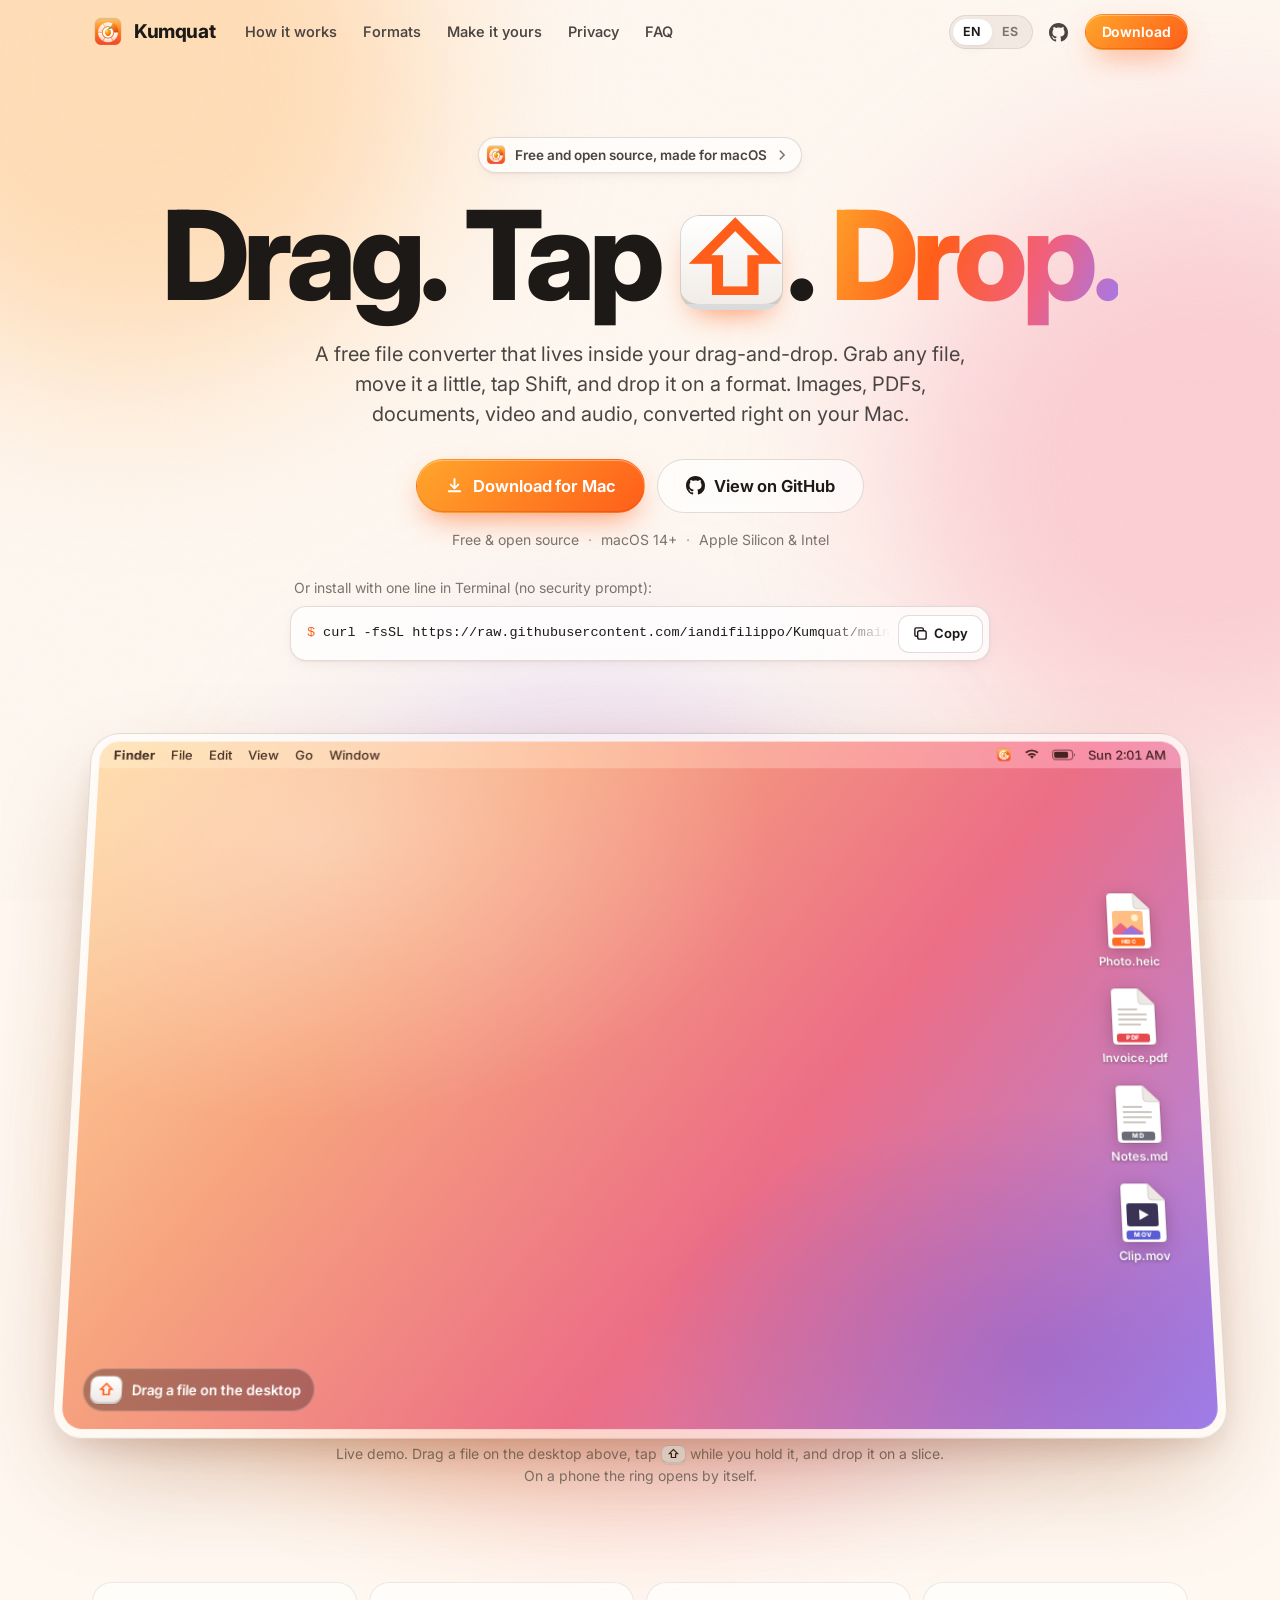
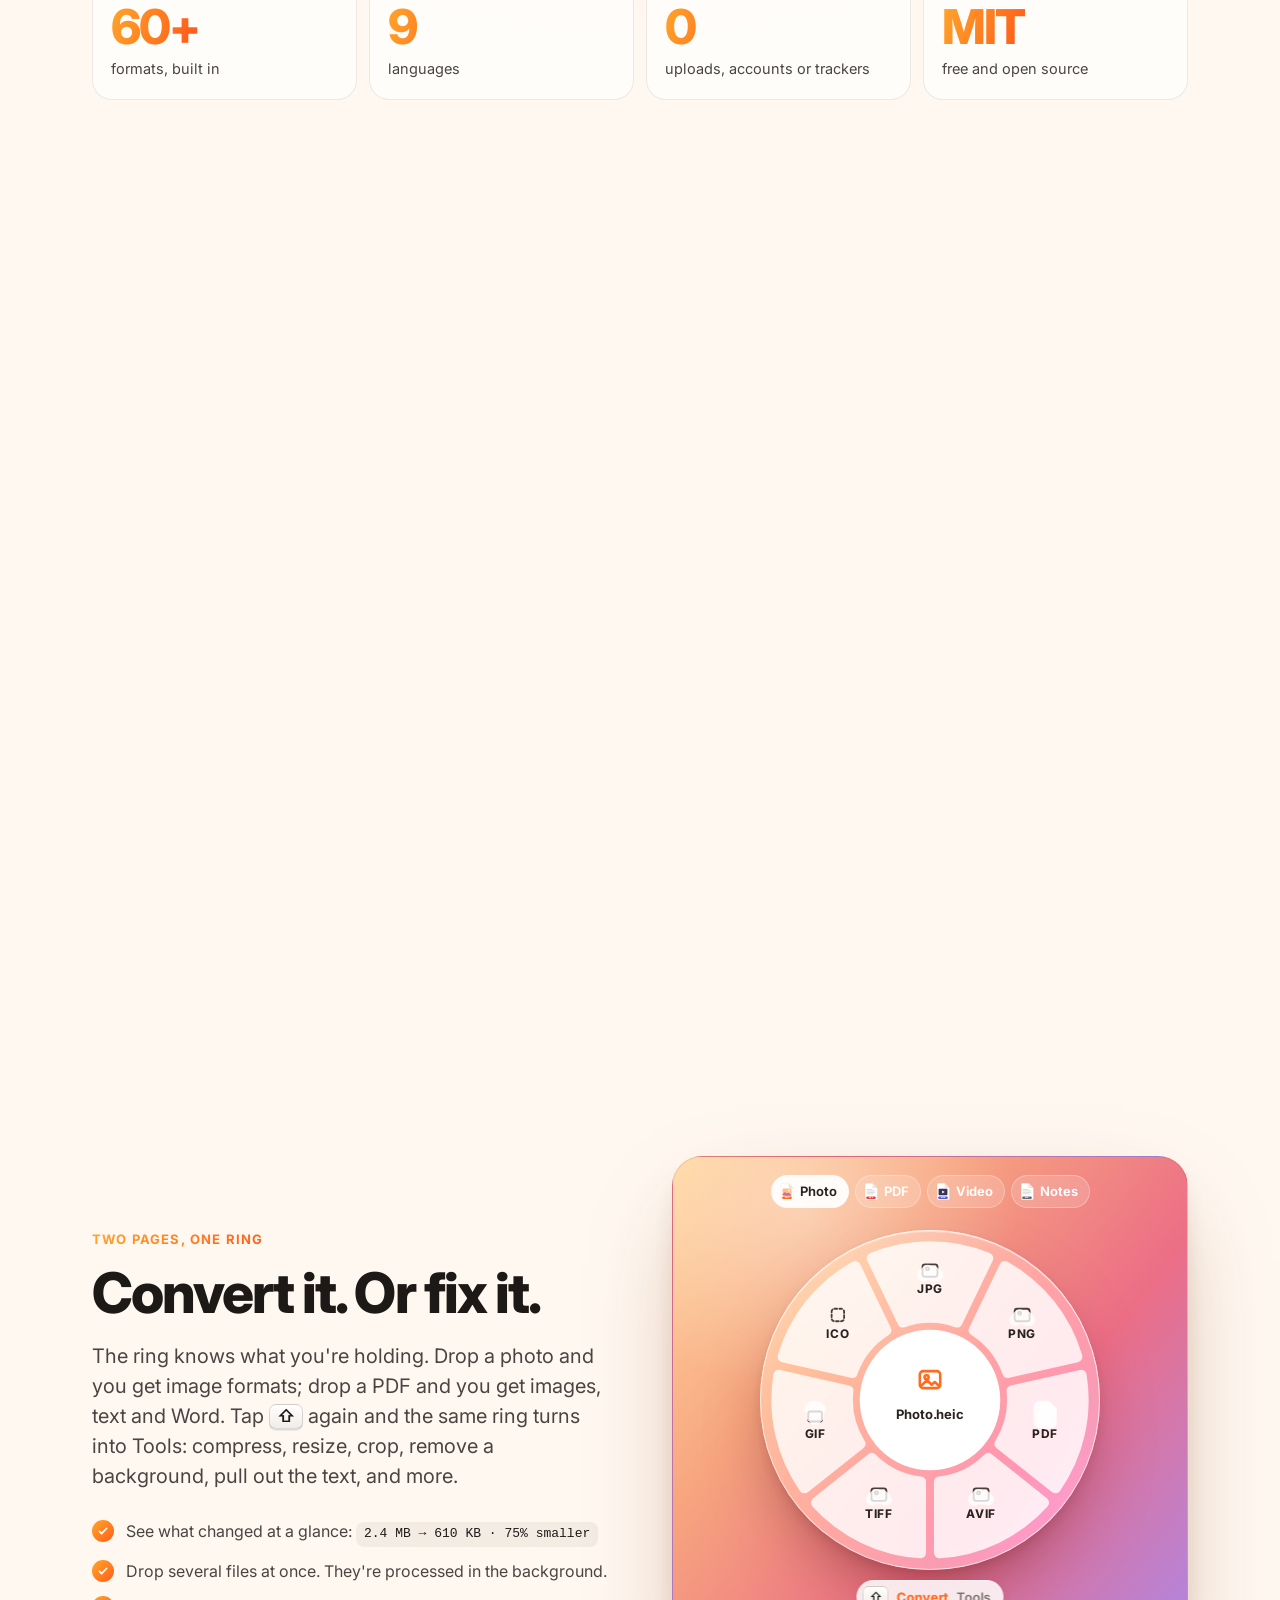
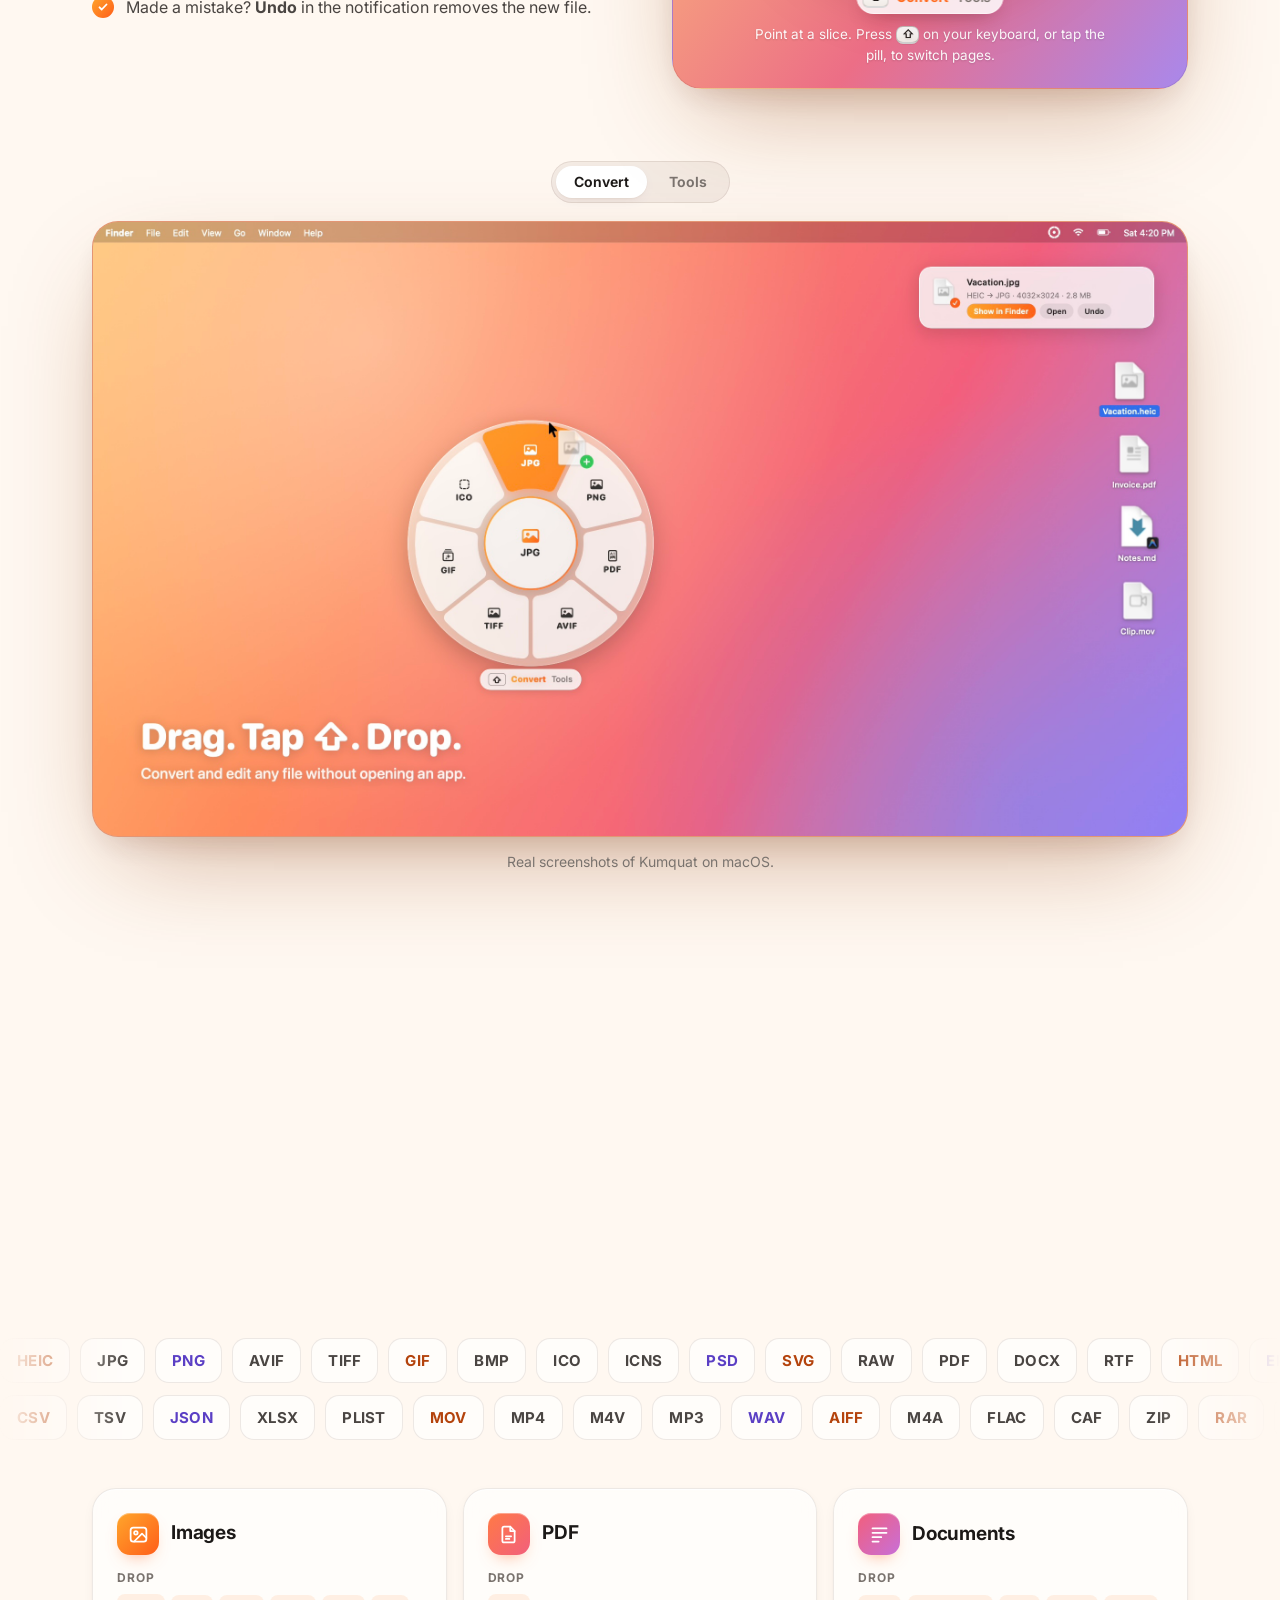
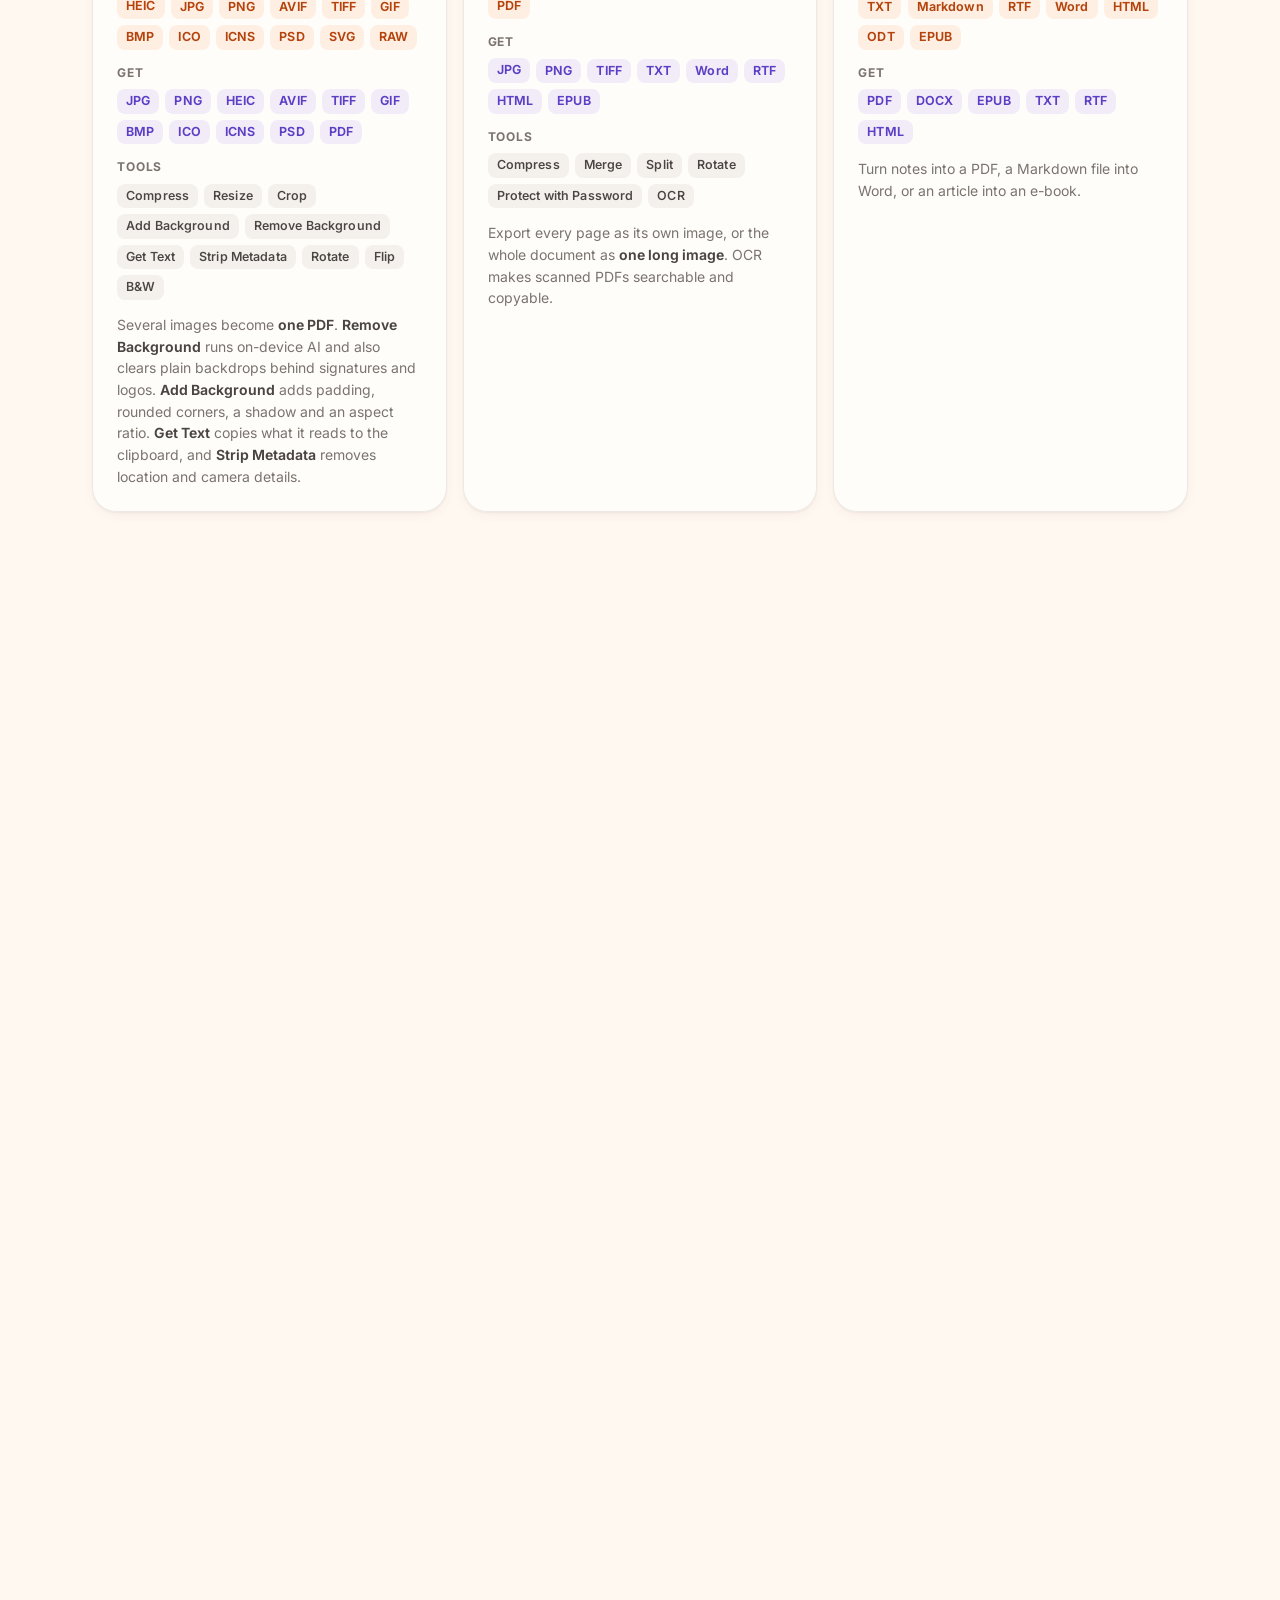
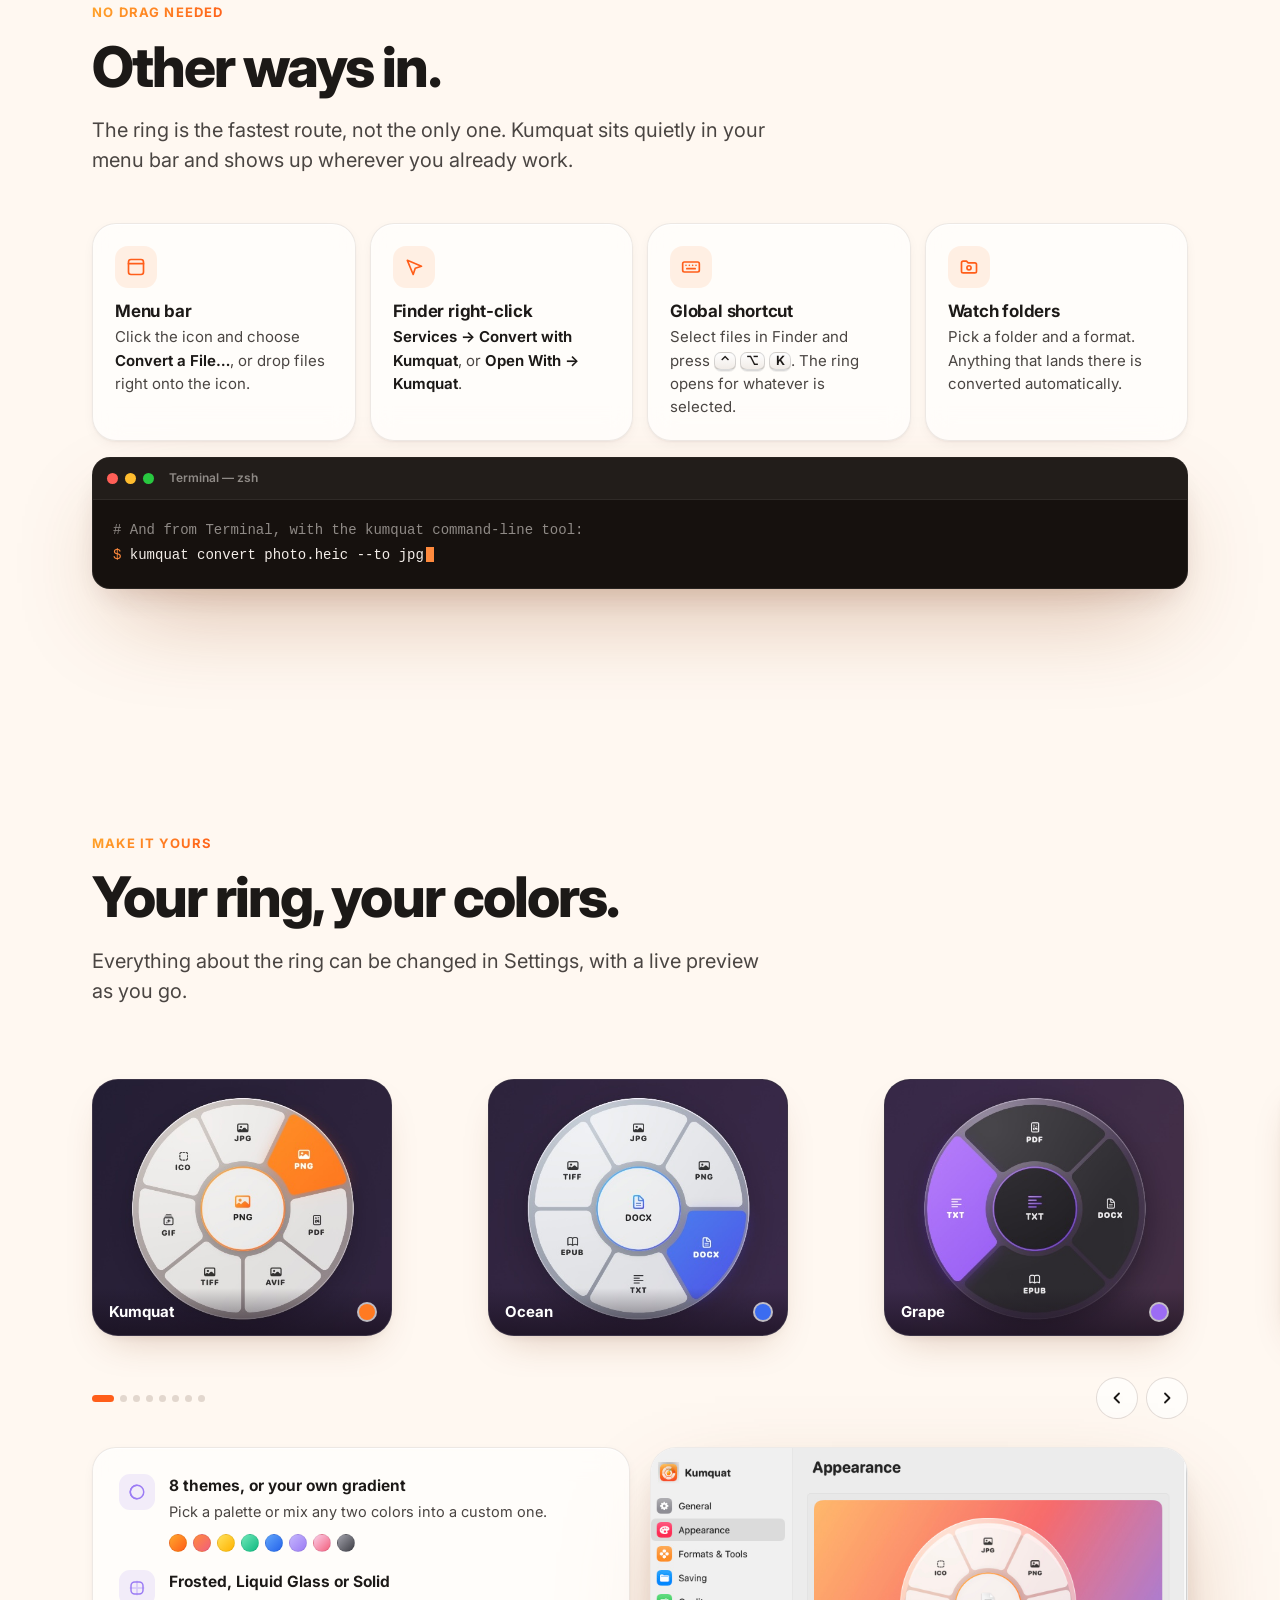
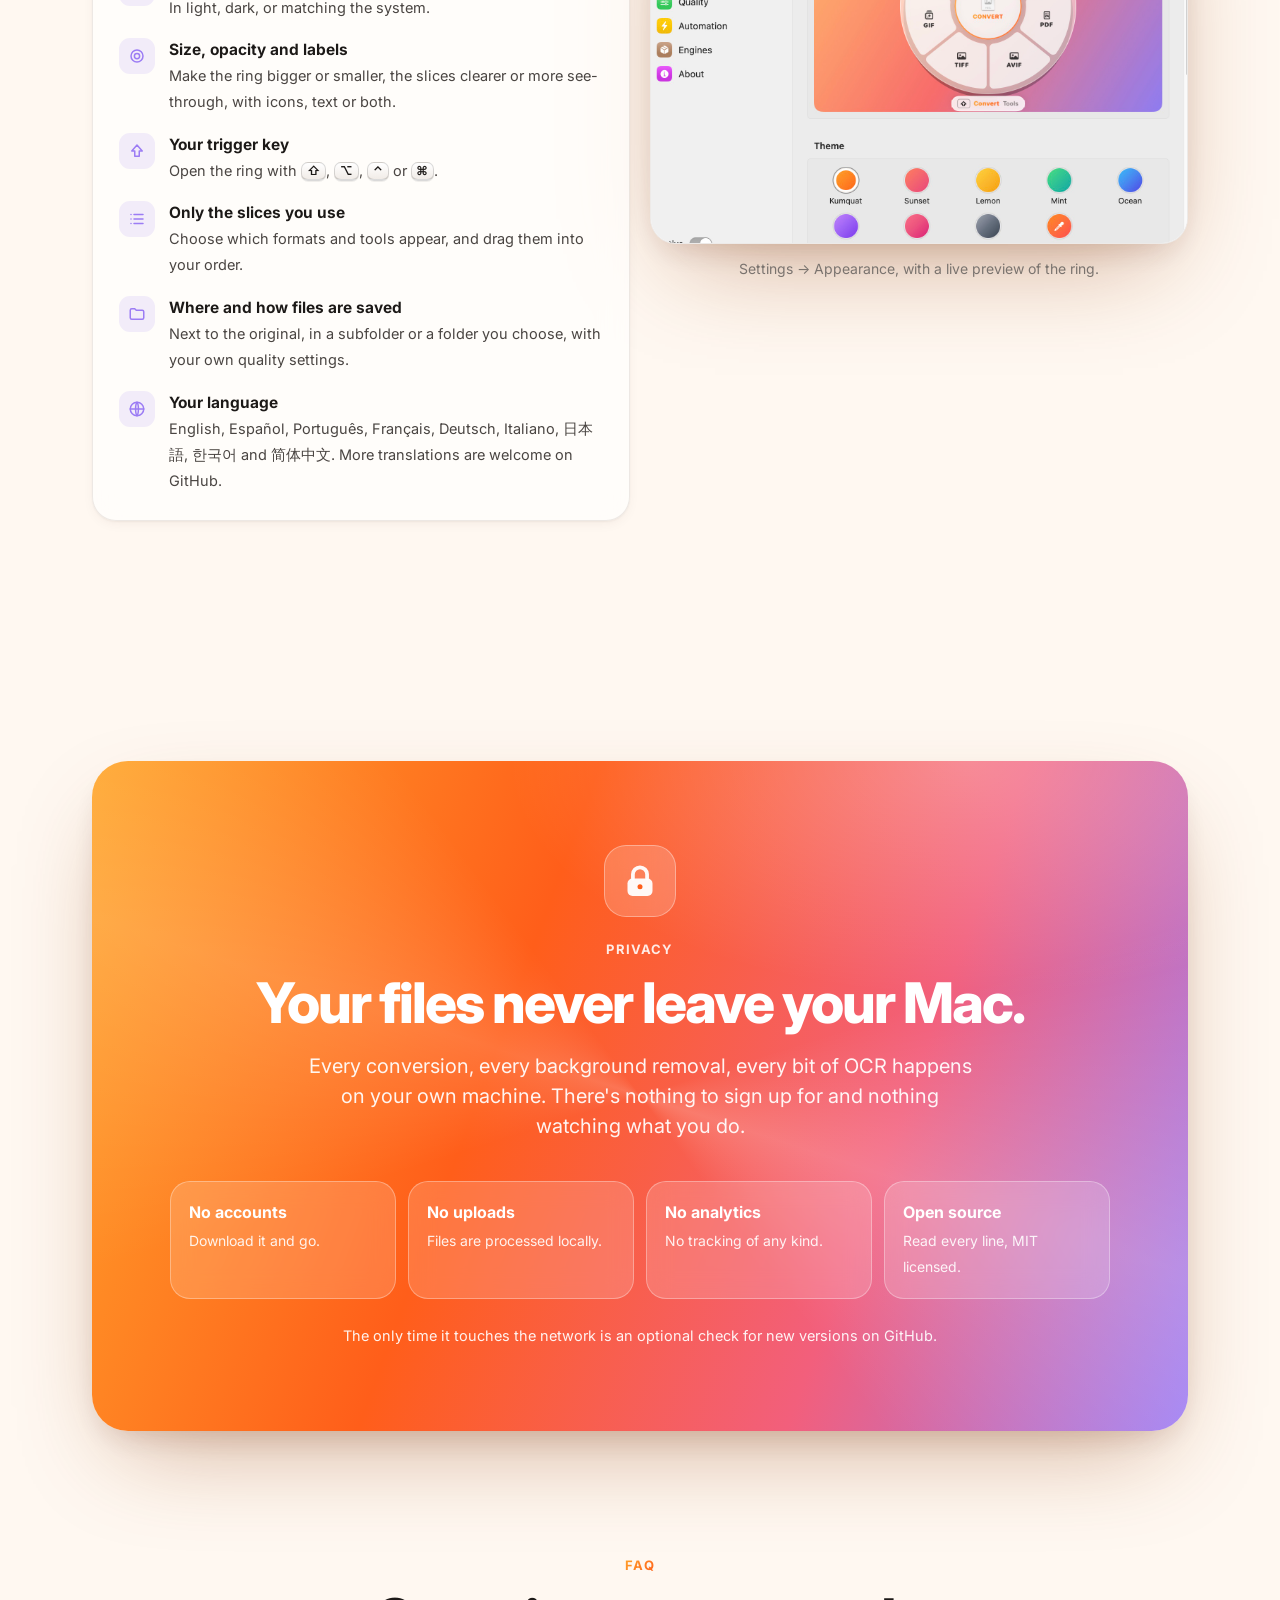
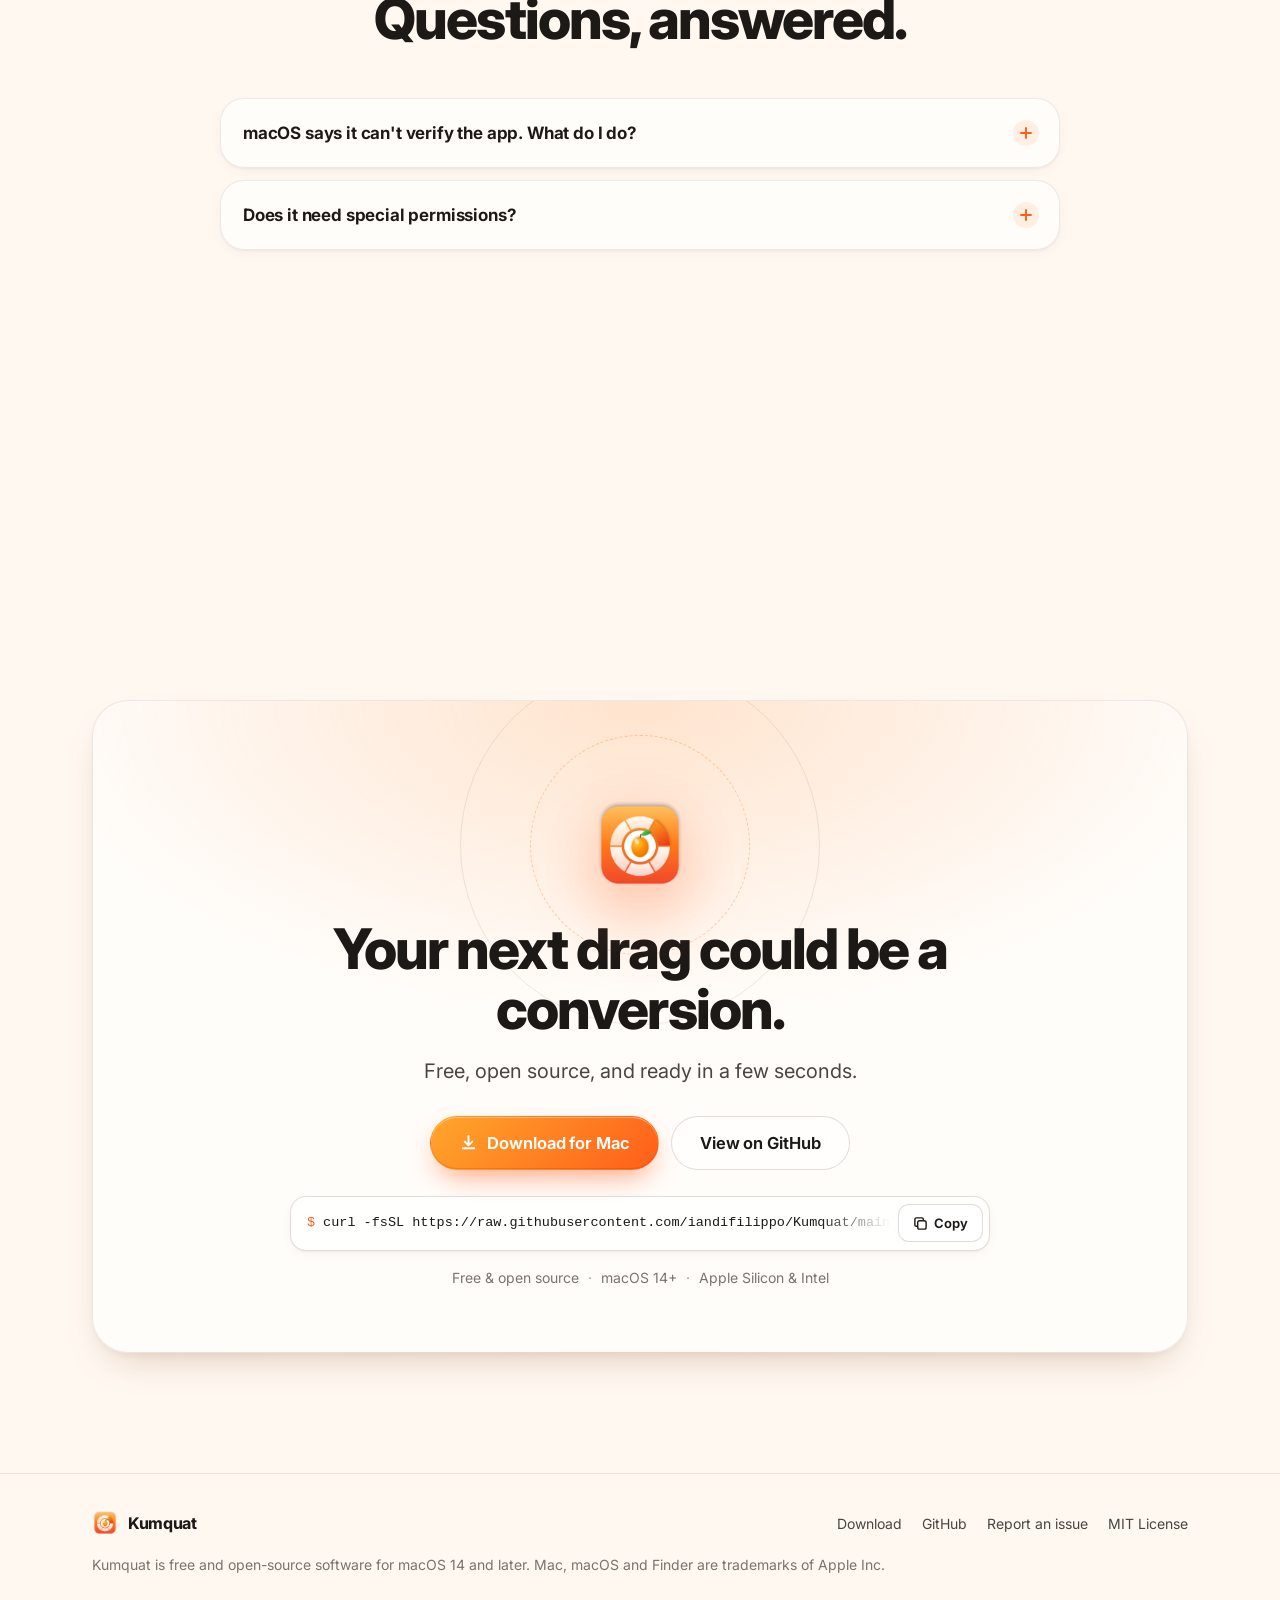
==== commit 0b697731: "Redesign the website with a live demo of the ring" ====
--- a/docs/index.html
+++ b/docs/index.html
@@ -5,7 +5,8 @@
 <meta name="viewport" content="width=device-width, initial-scale=1, viewport-fit=cover">
 <title>Kumquat — Free file converter for Mac</title>
 <meta name="description" content="Kumquat is a free, open-source macOS menu bar app. Grab any file, move it a little, tap Shift, and drop it on a ring of formats to convert it. Images, PDFs, documents, video and audio, all converted on your Mac.">
-<meta name="theme-color" content="#FF7A22">
+<meta name="theme-color" content="#FFF8F1" media="(prefers-color-scheme: light)">
+<meta name="theme-color" content="#0E0B0A" media="(prefers-color-scheme: dark)">
 <meta name="color-scheme" content="light dark">
 <link rel="canonical" href="https://iandifilippo.github.io/Kumquat/">
 <link rel="icon" type="image/png" href="assets/icon.png">
@@ -17,8 +18,8 @@
 <meta property="og:description" content="Drag any file, tap Shift, drop it on a format. A free, open-source converter for images, PDFs, documents, video and audio that runs entirely on your Mac.">
 <meta property="og:url" content="https://iandifilippo.github.io/Kumquat/">
 <meta property="og:image" content="https://iandifilippo.github.io/Kumquat/assets/social-preview.jpg">
-<meta property="og:image:width" content="1280">
-<meta property="og:image:height" content="640">
+<meta property="og:image:width" content="1920">
+<meta property="og:image:height" content="960">
 <meta property="og:image:alt" content="Kumquat: a glass ring of file formats opening under the cursor on a Mac desktop">
 <meta property="og:locale" content="en_US">
 <meta property="og:locale:alternate" content="es_ES">
@@ -30,438 +31,18 @@
 <link rel="preconnect" href="https://fonts.googleapis.com">
 <link rel="preconnect" href="https://fonts.gstatic.com" crossorigin>
 <link href="https://fonts.googleapis.com/css2?family=Inter:wght@400;500;600;700;800&display=swap" rel="stylesheet">
-
-<style>
-:root {
-  --brand-1: #FFA62B;
-  --brand-2: #FF5E1A;
-  --pink: #F25F7C;
-  --violet: #9C7CF4;
-  --grad: linear-gradient(135deg, var(--brand-1) 0%, var(--brand-2) 100%);
-  --grad-sunset: linear-gradient(120deg, #FFA62B 0%, #FF5E1A 40%, #F25F7C 72%, #9C7CF4 100%);
-
-  --bg: #FFF9F4;
-  --bg-elev: #FFFFFF;
-  --text: #1D1D1F;
-  --text-2: #4A4A50;
-  --muted: #76767D;
-  --card: rgba(255, 255, 255, 0.72);
-  --card-solid: #FFFFFF;
-  --border: rgba(60, 30, 10, 0.09);
-  --border-strong: rgba(60, 30, 10, 0.16);
-  --chip: rgba(255, 122, 34, 0.09);
-  --chip-text: #B8420C;
-  --chip-out: rgba(156, 124, 244, 0.12);
-  --chip-out-text: #5B3FC4;
-  --tool: rgba(0, 0, 0, 0.045);
-  --code-bg: rgba(255, 255, 255, 0.8);
-  --kbd-bg: linear-gradient(180deg, #FFFFFF, #F2EEEA);
-  --kbd-border: rgba(0, 0, 0, 0.14);
-  --shadow-sm: 0 1px 2px rgba(80, 40, 10, 0.06), 0 2px 8px rgba(80, 40, 10, 0.05);
-  --shadow-lg: 0 30px 80px -20px rgba(140, 60, 10, 0.35), 0 12px 30px -12px rgba(80, 30, 10, 0.25);
-  --blob-a: rgba(255, 166, 43, 0.30);
-  --blob-b: rgba(242, 95, 124, 0.20);
-  --blob-c: rgba(156, 124, 244, 0.18);
-  --slice: rgba(255, 255, 255, 0.62);
-  --slice-stroke: rgba(255, 255, 255, 0.9);
-  --ring-bg: radial-gradient(circle at 30% 20%, #FFE2C2 0%, #FFC9B0 35%, #E9C7F2 100%);
-  --header-bg: rgba(255, 249, 244, 0.72);
-
-  --radius: 22px;
-  --radius-sm: 14px;
-  --gutter: 16px;
-  --maxw: 1120px;
-  --font: -apple-system, BlinkMacSystemFont, "SF Pro Display", "SF Pro Text", "Inter", "Segoe UI", Roboto, "Helvetica Neue", Arial, sans-serif;
-  --mono: ui-monospace, "SF Mono", SFMono-Regular, Menlo, Consolas, monospace;
-}
-
-@media (prefers-color-scheme: dark) {
-  :root {
-    --bg: #110E0C;
-    --bg-elev: #1A1613;
-    --text: #F5F5F7;
-    --text-2: #D0CDD2;
-    --muted: #9E9AA3;
-    --card: rgba(255, 255, 255, 0.045);
-    --card-solid: #1C1815;
-    --border: rgba(255, 255, 255, 0.09);
-    --border-strong: rgba(255, 255, 255, 0.16);
-    --chip: rgba(255, 140, 60, 0.14);
-    --chip-text: #FFB27A;
-    --chip-out: rgba(156, 124, 244, 0.18);
-    --chip-out-text: #C9B8FF;
-    --tool: rgba(255, 255, 255, 0.07);
-    --code-bg: rgba(255, 255, 255, 0.05);
-    --kbd-bg: linear-gradient(180deg, #3A3532, #2A2623);
-    --kbd-border: rgba(255, 255, 255, 0.16);
-    --shadow-sm: 0 1px 2px rgba(0, 0, 0, 0.4), 0 2px 10px rgba(0, 0, 0, 0.25);
-    --shadow-lg: 0 30px 80px -20px rgba(0, 0, 0, 0.7), 0 12px 30px -12px rgba(255, 94, 26, 0.18);
-    --blob-a: rgba(255, 120, 30, 0.18);
-    --blob-b: rgba(242, 95, 124, 0.13);
-    --blob-c: rgba(156, 124, 244, 0.14);
-    --slice: rgba(255, 255, 255, 0.10);
-    --slice-stroke: rgba(255, 255, 255, 0.18);
-    --ring-bg: radial-gradient(circle at 30% 20%, #3B2416 0%, #2A1820 45%, #1D1830 100%);
-    --header-bg: rgba(17, 14, 12, 0.7);
-  }
-}
-
-*, *::before, *::after { box-sizing: border-box; }
-html { -webkit-text-size-adjust: 100%; scroll-behavior: smooth; scroll-padding-top: 80px; }
-@media (prefers-reduced-motion: reduce) { html { scroll-behavior: auto; } }
-body {
-  margin: 0;
-  background-color: var(--bg);
-  color: var(--text);
-  font-family: var(--font);
-  font-size: 17px;
-  line-height: 1.55;
-  -webkit-font-smoothing: antialiased;
-  -moz-osx-font-smoothing: grayscale;
-  overflow-x: hidden;
-  position: relative;
-}
-body::before {
-  content: "";
-  position: absolute;
-  inset: 0 0 auto 0;
-  height: 1400px;
-  pointer-events: none;
-  z-index: 0;
-  background:
-    radial-gradient(600px 420px at 12% 6%, var(--blob-a), transparent 70%),
-    radial-gradient(520px 380px at 88% 10%, var(--blob-b), transparent 70%),
-    radial-gradient(700px 500px at 60% 48%, var(--blob-c), transparent 70%);
-}
-main, header, footer { position: relative; z-index: 1; }
-
-img { max-width: 100%; height: auto; display: block; }
-a { color: var(--brand-2); text-decoration: none; }
-a:hover { text-decoration: underline; }
-:focus-visible { outline: 3px solid rgba(255, 94, 26, 0.55); outline-offset: 3px; border-radius: 8px; }
-
-.wrap { width: 100%; max-width: var(--maxw); margin: 0 auto; padding: 0 var(--gutter); }
-@media (min-width: 720px) { :root { --gutter: 28px; } }
-
-h1, h2, h3 { letter-spacing: -0.022em; line-height: 1.1; margin: 0; }
-h2 { font-size: clamp(30px, 5vw, 48px); font-weight: 750; }
-h3 { font-size: 20px; font-weight: 650; letter-spacing: -0.012em; }
-p { margin: 0; }
-.lead { font-size: clamp(17px, 2.1vw, 20px); color: var(--text-2); max-width: 680px; }
-.eyebrow {
-  display: inline-block;
-  font-size: 13px; font-weight: 650; letter-spacing: 0.08em; text-transform: uppercase;
-  background: var(--grad); -webkit-background-clip: text; background-clip: text; color: transparent;
-  margin-bottom: 12px;
-}
-.grad-text { background: var(--grad-sunset); -webkit-background-clip: text; background-clip: text; color: transparent; }
-
-kbd {
-  display: inline-flex; align-items: center; justify-content: center;
-  min-width: 1.7em; height: 1.55em; padding: 0 0.4em;
-  font-family: var(--font); font-size: 0.86em; font-weight: 600; line-height: 1;
-  color: var(--text);
-  background: var(--kbd-bg);
-  border: 1px solid var(--kbd-border);
-  border-bottom-width: 2px;
-  border-radius: 7px;
-  box-shadow: 0 1px 0 rgba(0,0,0,0.06);
-  vertical-align: 0.08em;
-}
-code { font-family: var(--mono); font-size: 0.9em; }
-
-/* Header */
-.site-header {
-  position: sticky; top: 0; z-index: 50;
-  background: var(--header-bg);
-  -webkit-backdrop-filter: saturate(180%) blur(18px);
-  backdrop-filter: saturate(180%) blur(18px);
-  border-bottom: 1px solid var(--border);
-}
-.nav { display: flex; align-items: center; gap: 16px; height: 60px; }
-.brand { display: flex; align-items: center; gap: 10px; color: var(--text); font-weight: 700; font-size: 18px; letter-spacing: -0.01em; }
-.brand:hover { text-decoration: none; }
-.brand img { width: 30px; height: 30px; border-radius: 8px; }
-.nav-links { display: none; gap: 22px; margin-left: 12px; }
-.nav-links a { color: var(--text-2); font-size: 14.5px; font-weight: 500; }
-.nav-links a:hover { color: var(--text); text-decoration: none; }
-@media (min-width: 900px) { .nav-links { display: flex; } }
-.nav-right { margin-left: auto; display: flex; align-items: center; gap: 10px; }
-.lang {
-  display: inline-flex; padding: 3px; border-radius: 999px;
-  background: var(--tool); border: 1px solid var(--border);
-}
-.lang button {
-  appearance: none; border: 0; background: transparent; color: var(--muted);
-  font: 600 12.5px/1 var(--font); letter-spacing: 0.04em;
-  padding: 7px 10px; border-radius: 999px; cursor: pointer;
-}
-.lang button[aria-pressed="true"] { background: var(--card-solid); color: var(--text); box-shadow: var(--shadow-sm); }
-.site-header .nav-dl { display: none; }
-@media (min-width: 350px) { .site-header .nav-dl { display: inline-flex; } }
-
-/* Buttons */
-.btn {
-  display: inline-flex; align-items: center; justify-content: center; gap: 9px;
-  height: 50px; padding: 0 24px; border-radius: 999px;
-  font: 600 16px/1 var(--font); letter-spacing: -0.005em;
-  border: 1px solid transparent; cursor: pointer; white-space: nowrap;
-  transition: transform .15s ease, box-shadow .2s ease, background-color .2s ease;
-}
-.btn:hover { text-decoration: none; transform: translateY(-1px); }
-.btn:active { transform: translateY(0); }
-.btn svg { width: 19px; height: 19px; flex: none; }
-.btn-primary { background: var(--grad); color: #fff; box-shadow: 0 10px 26px -8px rgba(255, 94, 26, 0.65), inset 0 1px 0 rgba(255,255,255,0.35); }
-.btn-primary:hover { box-shadow: 0 14px 32px -8px rgba(255, 94, 26, 0.75), inset 0 1px 0 rgba(255,255,255,0.35); }
-.btn-secondary { background: var(--card); color: var(--text); border-color: var(--border-strong); -webkit-backdrop-filter: blur(10px); backdrop-filter: blur(10px); }
-.btn-sm { height: 36px; padding: 0 16px; font-size: 14px; }
-
-/* Hero */
-.hero { padding: 56px 0 24px; text-align: center; }
-@media (min-width: 720px) { .hero { padding-top: 84px; } }
-.hero-icon { width: 104px; height: 104px; margin: 0 auto 18px; border-radius: 24px; filter: drop-shadow(0 18px 30px rgba(255, 94, 26, 0.35)); }
-.hero-name { font-size: 20px; font-weight: 650; color: var(--text-2); letter-spacing: -0.01em; margin-bottom: 10px; }
-.hero h1 { font-size: clamp(44px, 9.5vw, 92px); font-weight: 800; letter-spacing: -0.04em; line-height: 1.02; }
-.hero h1 .shift {
-  display: inline-flex; align-items: center; justify-content: center;
-  width: 1.05em; height: 0.98em; margin: 0 0.04em; border-radius: 0.2em;
-  font-size: 0.82em; vertical-align: 0.04em;
-  background: var(--kbd-bg); border: 1px solid var(--kbd-border); border-bottom-width: 4px;
-  color: var(--brand-2); -webkit-text-fill-color: var(--brand-2);
-  box-shadow: 0 8px 20px -10px rgba(255, 94, 26, 0.6);
-}
-.hero .lead { margin: 22px auto 0; }
-.cta-row { display: flex; flex-wrap: wrap; justify-content: center; gap: 12px; margin-top: 32px; }
-.meta-row { margin-top: 16px; font-size: 14px; color: var(--muted); }
-.meta-row span + span::before { content: "·"; margin: 0 8px; opacity: .7; }
-
-.install { max-width: 720px; margin: 28px auto 0; text-align: left; }
-.install-label { font-size: 14px; color: var(--muted); margin: 0 0 8px 4px; }
-.codebox {
-  display: flex; align-items: center; gap: 8px;
-  background: var(--code-bg); border: 1px solid var(--border-strong); border-radius: 14px;
-  padding: 6px 6px 6px 16px; box-shadow: var(--shadow-sm);
-  -webkit-backdrop-filter: blur(10px); backdrop-filter: blur(10px);
-}
-.codebox code {
-  flex: 1; min-width: 0; overflow-x: auto; white-space: nowrap;
-  font-size: 13.5px; padding: 10px 0; color: var(--text); scrollbar-width: thin;
-}
-.codebox code .prompt { color: var(--brand-2); user-select: none; margin-right: 8px; }
-.copy {
-  flex: none; appearance: none; border: 1px solid var(--border-strong); cursor: pointer;
-  background: var(--card-solid); color: var(--text);
-  font: 600 13px/1 var(--font); height: 36px; padding: 0 14px; border-radius: 10px;
-  display: inline-flex; align-items: center; gap: 6px;
-}
-.copy svg { width: 15px; height: 15px; }
-.copy.done { color: #fff; background: var(--grad); border-color: transparent; }
-
-.hero-shot { margin: 52px auto 0; max-width: 1080px; }
-.frame {
-  border-radius: 20px; overflow: hidden; background: var(--card-solid);
-  border: 1px solid var(--border); box-shadow: var(--shadow-lg);
-}
-@media (min-width: 720px) { .frame { border-radius: 26px; } }
-.frame img { width: 100%; }
-
-/* Sections */
-section { padding: 72px 0; }
-@media (min-width: 720px) { section { padding: 104px 0; } }
-.section-head { max-width: 760px; margin-bottom: 44px; }
-.section-head.center { margin-left: auto; margin-right: auto; text-align: center; }
-.section-head.center .lead { margin-left: auto; margin-right: auto; }
-.section-head h2 + .lead { margin-top: 16px; }
-
-.card {
-  background: var(--card); border: 1px solid var(--border); border-radius: var(--radius);
-  box-shadow: var(--shadow-sm);
-}
-
-/* How it works */
-.how { display: grid; gap: 28px; align-items: center; }
-@media (min-width: 900px) { .how { grid-template-columns: 1fr 1.05fr; gap: 56px; } }
-.ring-stage {
-  position: relative; border-radius: 28px; padding: 24px 24px 64px; overflow: hidden;
-  background: var(--ring-bg); border: 1px solid var(--border);
-  aspect-ratio: 1 / 1; max-width: 480px; width: 100%; margin: 0 auto;
-  display: grid; place-items: center; box-shadow: var(--shadow-lg);
-}
-.ring-stage svg { width: 100%; height: 100%; overflow: visible; }
-.ring-slice path { transition: fill .35s ease, transform .35s ease; transform-origin: 160px 160px; }
-.ring-slice.on path { transform: scale(1.045); }
-.ring-slice text { font: 600 12px var(--font); fill: var(--text); transition: fill .35s ease; pointer-events: none; }
-.ring-slice.on text { fill: #fff; }
-.ring-center-title { font: 700 15px var(--font); fill: var(--text); }
-.ring-center-sub { font: 500 11px var(--mono); fill: var(--muted); }
-.ring-group { transition: transform .45s cubic-bezier(.2,.9,.3,1.2), opacity .3s ease; transform-origin: 160px 160px; }
-.ring-group.flip { transform: scale(0.88) rotate(-12deg); opacity: 0.2; }
-.ring-hint {
-  position: absolute; left: 50%; bottom: 18px; transform: translateX(-50%);
-  font-size: 13px; color: var(--text-2); white-space: nowrap;
-  background: var(--card); border: 1px solid var(--border); border-radius: 999px; padding: 6px 12px;
-  -webkit-backdrop-filter: blur(10px); backdrop-filter: blur(10px);
-}
-
-.steps { list-style: none; margin: 0; padding: 0; display: grid; gap: 14px; counter-reset: step; }
-.step { display: grid; grid-template-columns: 44px 1fr; gap: 16px; padding: 22px; }
-.step-num {
-  width: 44px; height: 44px; border-radius: 14px; display: grid; place-items: center;
-  background: var(--grad); color: #fff; font-weight: 750; font-size: 18px;
-  box-shadow: 0 8px 18px -8px rgba(255, 94, 26, 0.7);
-}
-.step h3 { margin-bottom: 6px; }
-.step p { color: var(--text-2); font-size: 16px; }
-.how-note { margin-top: 16px; font-size: 15px; color: var(--muted); padding-left: 4px; }
-
-/* Two pages */
-.split { display: grid; gap: 36px; align-items: center; }
-@media (min-width: 960px) { .split { grid-template-columns: 0.85fr 1.15fr; gap: 56px; } }
-.checks { list-style: none; padding: 0; margin: 26px 0 0; display: grid; gap: 12px; }
-.checks li { display: grid; grid-template-columns: 24px 1fr; gap: 10px; color: var(--text-2); font-size: 16px; }
-.checks li::before {
-  content: ""; width: 22px; height: 22px; border-radius: 50%; margin-top: 1px;
-  background: var(--grad) center / 12px no-repeat;
-  background-image: url("data:image/svg+xml,%3Csvg xmlns='http://www.w3.org/2000/svg' viewBox='0 0 12 12'%3E%3Cpath d='M2.5 6.3l2.2 2.2 4.8-5' fill='none' stroke='white' stroke-width='1.8' stroke-linecap='round' stroke-linejoin='round'/%3E%3C/svg%3E"), var(--grad);
-}
-.notif-sample {
-  display: inline-block; font-family: var(--mono); font-size: 13.5px; color: var(--text);
-  background: var(--tool); border-radius: 8px; padding: 2px 8px; white-space: nowrap;
-}
-
-/* Formats */
-.formats { display: grid; gap: 16px; grid-template-columns: repeat(auto-fill, minmax(min(100%, 330px), 1fr)); }
-.fmt { padding: 24px; display: flex; flex-direction: column; gap: 14px; min-width: 0; }
-.fmt-head { display: flex; align-items: center; gap: 12px; }
-.fmt-icon {
-  width: 40px; height: 40px; border-radius: 12px; flex: none; display: grid; place-items: center; color: #fff;
-}
-.fmt-icon svg { width: 21px; height: 21px; }
-.c1 { background: linear-gradient(135deg, #FFA62B, #FF5E1A); }
-.c2 { background: linear-gradient(135deg, #FF7A45, #F25F7C); }
-.c3 { background: linear-gradient(135deg, #F25F7C, #C86FD8); }
-.c4 { background: linear-gradient(135deg, #B57BEA, #9C7CF4); }
-.c5 { background: linear-gradient(135deg, #FFB547, #F25F7C); }
-.c6 { background: linear-gradient(135deg, #9C7CF4, #F25F7C); }
-.c7 { background: linear-gradient(135deg, #FF8E3C, #9C7CF4); }
-.c8 { background: linear-gradient(135deg, #FFC15A, #FF7A22); }
-.row-label { font-size: 12px; font-weight: 650; text-transform: uppercase; letter-spacing: 0.07em; color: var(--muted); margin-bottom: 7px; }
-.chips { display: flex; flex-wrap: wrap; gap: 6px; }
-.chip {
-  font-size: 12.5px; font-weight: 600; letter-spacing: 0.01em; line-height: 1;
-  padding: 6px 9px; border-radius: 8px; background: var(--chip); color: var(--chip-text);
-}
-.chip.out { background: var(--chip-out); color: var(--chip-out-text); }
-.chip.tool { background: var(--tool); color: var(--text-2); font-weight: 550; }
-.fmt-note { font-size: 14px; color: var(--muted); }
-.fmt-note strong { color: var(--text-2); font-weight: 600; }
-
-.engines { margin-top: 20px; padding: 28px; display: grid; gap: 24px; }
-@media (min-width: 900px) { .engines { grid-template-columns: 1fr 1.6fr; align-items: center; } }
-.engines h3 { font-size: 22px; margin-bottom: 8px; }
-.engines p { color: var(--text-2); font-size: 16px; }
-.engine-list { display: grid; gap: 12px; grid-template-columns: repeat(auto-fit, minmax(min(100%, 170px), 1fr)); }
-.engine { padding: 16px; border-radius: var(--radius-sm); background: var(--tool); }
-.engine b { display: block; font-size: 15px; margin-bottom: 4px; }
-.engine span { font-size: 14px; color: var(--text-2); }
-
-/* Ways in */
-.ways { display: grid; gap: 14px; grid-template-columns: repeat(auto-fill, minmax(min(100%, 320px), 1fr)); }
-.way { padding: 22px; display: grid; grid-template-columns: 40px 1fr; gap: 14px; align-items: start; }
-.way-icon { width: 40px; height: 40px; border-radius: 12px; background: var(--chip); color: var(--brand-2); display: grid; place-items: center; }
-.way-icon svg { width: 20px; height: 20px; }
-.way h3 { font-size: 17px; margin-bottom: 4px; }
-.way p { font-size: 15px; color: var(--text-2); }
-.path { font-weight: 600; color: var(--text); }
-.cli {
-  margin-top: 16px; padding: 18px 20px; border-radius: var(--radius);
-  background: #17120F; color: #F3EDE8; border: 1px solid rgba(255,255,255,0.08);
-  font-family: var(--mono); font-size: 14px; line-height: 1.75; overflow-x: auto;
-  box-shadow: var(--shadow-lg);
-}
-.cli > div { white-space: pre; }
-.cli .c { white-space: normal; }
-.cli .p { color: #FF8A3D; user-select: none; }
-.cli .c { color: #8F8A86; }
-.cli .o { color: #9EE6A8; }
-
-/* Customize */
-.custom-grid { display: grid; gap: 22px; }
-@media (min-width: 960px) { .custom-grid { grid-template-columns: 1.15fr 0.85fr; align-items: start; } }
-.opt-list { list-style: none; margin: 0; padding: 24px; display: grid; gap: 16px; }
-.opt-list li { display: grid; grid-template-columns: 36px 1fr; gap: 12px; }
-.opt-ico { width: 36px; height: 36px; border-radius: 11px; display: grid; place-items: center; background: var(--chip-out); color: var(--violet); }
-.opt-ico svg { width: 18px; height: 18px; }
-.opt-list b { display: block; font-size: 15.5px; font-weight: 650; }
-.opt-list span { font-size: 14.5px; color: var(--text-2); }
-.swatches { display: flex; gap: 6px; margin-top: 8px; flex-wrap: wrap; }
-.swatches i { width: 18px; height: 18px; border-radius: 50%; display: block; border: 1px solid rgba(0,0,0,0.08); }
-.settings-shot { margin-top: 22px; }
-.caption { font-size: 14px; color: var(--muted); margin-top: 12px; text-align: center; }
-
-/* Privacy */
-.privacy {
-  position: relative; overflow: hidden; border-radius: 32px; padding: 44px 24px;
-  background: var(--grad-sunset); color: #fff; text-align: center;
-  box-shadow: var(--shadow-lg);
-}
-@media (min-width: 720px) { .privacy { padding: 72px 56px; } }
-.privacy::after {
-  content: ""; position: absolute; inset: 0; pointer-events: none;
-  background: radial-gradient(600px 300px at 80% 0%, rgba(255,255,255,0.28), transparent 70%);
-}
-.privacy > * { position: relative; z-index: 1; }
-.privacy .eyebrow { color: rgba(255,255,255,0.85); background: none; -webkit-background-clip: border-box; background-clip: border-box; }
-.privacy h2 { color: #fff; }
-.privacy .lead { color: rgba(255,255,255,0.92); margin: 16px auto 0; }
-.pills { display: grid; gap: 12px; margin: 36px auto 0; max-width: 900px; grid-template-columns: repeat(auto-fit, minmax(min(100%, 190px), 1fr)); }
-.pill {
-  background: rgba(255,255,255,0.16); border: 1px solid rgba(255,255,255,0.3); border-radius: 18px;
-  padding: 18px; text-align: left; -webkit-backdrop-filter: blur(12px); backdrop-filter: blur(12px);
-}
-.pill b { display: block; font-size: 16px; margin-bottom: 2px; }
-.pill span { font-size: 14px; color: rgba(255,255,255,0.88); }
-.privacy-foot { margin-top: 24px; font-size: 14.5px; color: rgba(255,255,255,0.9); }
-
-/* FAQ */
-.faq { max-width: 820px; margin: 0 auto; display: grid; gap: 12px; }
-.faq details { padding: 0; overflow: hidden; }
-.faq summary {
-  list-style: none; cursor: pointer; padding: 20px 56px 20px 22px; position: relative;
-  font-weight: 650; font-size: 17px; letter-spacing: -0.01em;
-}
-.faq summary::-webkit-details-marker { display: none; }
-.faq summary::after {
-  content: ""; position: absolute; right: 22px; top: 50%; width: 22px; height: 22px; margin-top: -11px;
-  border-radius: 50%; background: var(--chip);
-  background-image: url("data:image/svg+xml,%3Csvg xmlns='http://www.w3.org/2000/svg' viewBox='0 0 22 22'%3E%3Cpath d='M7 9.5l4 4 4-4' fill='none' stroke='%23FF5E1A' stroke-width='1.8' stroke-linecap='round' stroke-linejoin='round'/%3E%3C/svg%3E");
-  transition: transform .2s ease;
-}
-.faq details[open] summary::after { transform: rotate(180deg); }
-.faq .answer { padding: 0 22px 22px; color: var(--text-2); font-size: 16px; display: grid; gap: 10px; }
-.faq .answer code { background: var(--tool); padding: 2px 6px; border-radius: 6px; font-size: 13.5px; word-break: break-all; }
-
-/* Final CTA + footer */
-.final { text-align: center; }
-.final img { width: 84px; height: 84px; margin: 0 auto 20px; border-radius: 20px; }
-.final .install { margin-top: 24px; }
-.site-footer { border-top: 1px solid var(--border); padding: 36px 0 48px; font-size: 14px; color: var(--muted); }
-.foot { display: flex; flex-wrap: wrap; gap: 18px 28px; align-items: center; justify-content: space-between; }
-.foot .brand { font-size: 16px; }
-.foot .brand img { width: 26px; height: 26px; border-radius: 7px; }
-.foot-links { display: flex; flex-wrap: wrap; gap: 8px 20px; }
-.foot-links a { color: var(--text-2); }
-.foot-small { width: 100%; }
-
-.sr-only { position: absolute; width: 1px; height: 1px; padding: 0; margin: -1px; overflow: hidden; clip: rect(0,0,0,0); white-space: nowrap; border: 0; }
-</style>
+<link rel="stylesheet" href="site/kumquat.css">
+<script>document.documentElement.classList.add("js");</script>
 </head>
 <body>
 
-<header class="site-header">
+<div class="backdrop" aria-hidden="true"><i></i><i></i><i></i></div>
+<a class="skip" href="#main" data-i18n="skip">Skip to content</a>
+
+<header class="site-header" id="site-header">
   <div class="wrap nav">
     <a class="brand" href="#top" aria-label="Kumquat">
-      <img src="assets/icon.png" alt="" width="30" height="30">
+      <img src="assets/icon.png" alt="" width="32" height="32">
       <span>Kumquat</span>
     </a>
     <nav class="nav-links" aria-label="Sections">
@@ -476,35 +57,42 @@
         <button type="button" data-lang="en" aria-pressed="true" lang="en">EN</button>
         <button type="button" data-lang="es" aria-pressed="false" lang="es">ES</button>
       </div>
+      <a class="icon-btn nav-gh" href="https://github.com/iandifilippo/Kumquat" aria-label="GitHub">
+        <svg viewBox="0 0 16 16" fill="currentColor" aria-hidden="true"><path d="M8 0C3.58 0 0 3.58 0 8c0 3.54 2.29 6.53 5.47 7.59.4.07.55-.17.55-.38 0-.19-.01-.82-.01-1.49-2.01.37-2.53-.49-2.69-.94-.09-.23-.48-.94-.82-1.13-.28-.15-.68-.52-.01-.53.63-.01 1.08.58 1.23.82.72 1.21 1.87.87 2.33.66.07-.52.28-.87.51-1.07-1.78-.2-3.64-.89-3.64-3.95 0-.87.31-1.59.82-2.15-.08-.2-.36-1.02.08-2.12 0 0 .67-.21 2.2.82.64-.18 1.32-.27 2-.27.68 0 1.36.09 2 .27 1.53-1.04 2.2-.82 2.2-.82.44 1.1.16 1.92.08 2.12.51.56.82 1.27.82 2.15 0 3.07-1.87 3.75-3.65 3.95.29.25.54.73.54 1.48 0 1.07-.01 1.93-.01 2.2 0 .21.15.46.55.38A8.013 8.013 0 0016 8c0-4.42-3.58-8-8-8z"/></svg>
+      </a>
       <a class="btn btn-primary btn-sm nav-dl" href="https://github.com/iandifilippo/Kumquat/releases/latest" data-i18n="nav_download">Download</a>
     </div>
   </div>
 </header>
 
-<main id="top">
-
-  <!-- Hero -->
-  <div class="hero">
-    <div class="wrap">
-      <img class="hero-icon" src="assets/icon.png" alt="Kumquat app icon" width="104" height="104" data-i18n-attr="alt:icon_alt">
-      <div class="hero-name">Kumquat</div>
-      <h1 data-i18n="hero_title">Drag. Tap <span class="shift" aria-label="Shift">⇧</span>. <span class="grad-text">Drop.</span></h1>
-      <p class="lead" data-i18n="hero_sub">A free file converter that lives inside your drag-and-drop. Grab any file, move it a little, tap Shift, and drop it on a format. Images, PDFs, documents, video and audio, converted right on your Mac.</p>
-      <div class="cta-row">
-        <a class="btn btn-primary" href="https://github.com/iandifilippo/Kumquat/releases/latest">
+<main id="main">
+<div id="top"></div>
+
+  <!-- ============ Hero ============ -->
+  <section class="hero">
+    <div class="wrap">
+      <a class="hero-pill reveal" href="https://github.com/iandifilippo/Kumquat">
+        <img src="assets/icon.png" alt="" width="20" height="20">
+        <span data-i18n="hero_pill">Free and open source, made for macOS</span>
+        <svg viewBox="0 0 16 16" fill="none" aria-hidden="true"><path d="M6 3.5L10.5 8 6 12.5" stroke="currentColor" stroke-width="1.8" stroke-linecap="round" stroke-linejoin="round"/></svg>
+      </a>
+      <h1 class="hero-title" data-i18n="hero_title"><span class="w">Drag.</span> <span class="w">Tap <span class="shift" aria-label="Shift">⇧</span>.</span> <span class="w"><span class="grad-text">Drop.</span></span></h1>
+      <p class="lead hero-lead reveal" data-i18n="hero_sub">A free file converter that lives inside your drag-and-drop. Grab any file, move it a little, tap Shift, and drop it on a format. Images, PDFs, documents, video and audio, converted right on your Mac.</p>
+      <div class="cta-row reveal">
+        <a class="btn btn-primary btn-lg" href="https://github.com/iandifilippo/Kumquat/releases/latest">
           <svg viewBox="0 0 20 20" fill="none" aria-hidden="true"><path d="M10 3v10m0 0l-4-4m4 4l4-4M4 16h12" stroke="currentColor" stroke-width="2" stroke-linecap="round" stroke-linejoin="round"/></svg>
           <span data-i18n="btn_download">Download for Mac</span>
         </a>
-        <a class="btn btn-secondary" href="https://github.com/iandifilippo/Kumquat">
+        <a class="btn btn-ghost btn-lg" href="https://github.com/iandifilippo/Kumquat">
           <svg viewBox="0 0 16 16" fill="currentColor" aria-hidden="true"><path d="M8 0C3.58 0 0 3.58 0 8c0 3.54 2.29 6.53 5.47 7.59.4.07.55-.17.55-.38 0-.19-.01-.82-.01-1.49-2.01.37-2.53-.49-2.69-.94-.09-.23-.48-.94-.82-1.13-.28-.15-.68-.52-.01-.53.63-.01 1.08.58 1.23.82.72 1.21 1.87.87 2.33.66.07-.52.28-.87.51-1.07-1.78-.2-3.64-.89-3.64-3.95 0-.87.31-1.59.82-2.15-.08-.2-.36-1.02.08-2.12 0 0 .67-.21 2.2.82.64-.18 1.32-.27 2-.27.68 0 1.36.09 2 .27 1.53-1.04 2.2-.82 2.2-.82.44 1.1.16 1.92.08 2.12.51.56.82 1.27.82 2.15 0 3.07-1.87 3.75-3.65 3.95.29.25.54.73.54 1.48 0 1.07-.01 1.93-.01 2.2 0 .21.15.46.55.38A8.013 8.013 0 0016 8c0-4.42-3.58-8-8-8z"/></svg>
           <span data-i18n="btn_github">View on GitHub</span>
         </a>
       </div>
-      <div class="meta-row">
+      <div class="meta-row reveal">
         <span data-i18n="meta_free">Free &amp; open source</span><span>macOS 14+</span><span data-i18n="meta_universal">Apple Silicon &amp; Intel</span>
       </div>
 
-      <div class="install">
+      <div class="install reveal">
         <p class="install-label" data-i18n="install_label">Or install with one line in Terminal (no security prompt):</p>
         <div class="codebox">
           <code><span class="prompt">$</span>curl -fsSL https://raw.githubusercontent.com/iandifilippo/Kumquat/main/install.sh | bash</code>
@@ -514,45 +102,109 @@
           </button>
         </div>
       </div>
-
-      <div class="hero-shot frame">
-        <img src="assets/hero.jpg" data-src-en="assets/hero.jpg" data-src-es="assets/hero-es.jpg" width="2400" height="1350" fetchpriority="high"
-             alt="A HEIC photo being dragged on a Mac desktop. A glass ring of formats is open under the cursor with the JPG slice highlighted, and a notification shows the converted file and how much smaller it is."
-             data-i18n-attr="alt:hero_alt">
-      </div>
-    </div>
-  </div>
-
-  <!-- How it works -->
+    </div>
+
+    <!-- Interactive demo -->
+    <div class="wrap demo-wrap">
+      <div class="demo-glow" aria-hidden="true"></div>
+      <div class="demo-tilt" id="demo-tilt">
+        <div class="demo" id="demo" role="application" aria-roledescription="demo" aria-label="Interactive demo: a Mac desktop where you can drag a file, open the Kumquat ring and drop it on a format." data-i18n-attr="aria-label:demo_label">
+          <div class="demo-wall" aria-hidden="true"></div>
+          <div class="demo-menubar" aria-hidden="true">
+            <b>Finder</b><span data-i18n="mb_file">File</span><span data-i18n="mb_edit">Edit</span><span class="mb-x" data-i18n="mb_view">View</span><span class="mb-x" data-i18n="mb_go">Go</span><span class="mb-x" data-i18n="mb_window">Window</span>
+            <span class="mb-right">
+              <img class="mb-kq" src="assets/icon.png" alt="" width="16" height="16">
+              <svg viewBox="0 0 18 14" width="16" height="13" aria-hidden="true"><path d="M9 12.2l2.2-2.6a3 3 0 00-4.4 0zM4.3 7.3l1.4 1.6a4.6 4.6 0 016.6 0l1.4-1.6a6.7 6.7 0 00-9.4 0zM1.6 4.3L3 5.9a8.6 8.6 0 0112 0l1.4-1.6a10.6 10.6 0 00-14.8 0z" fill="currentColor"/></svg>
+              <svg viewBox="0 0 26 12" width="24" height="12" aria-hidden="true"><rect x=".7" y=".7" width="21.6" height="10.6" rx="3" fill="none" stroke="currentColor" stroke-opacity=".6" stroke-width="1.2"/><rect x="2.4" y="2.4" width="15" height="7.2" rx="1.6" fill="currentColor"/><path d="M23.6 4v4c.8-.3 1.4-1.1 1.4-2s-.6-1.7-1.4-2z" fill="currentColor" fill-opacity=".6"/></svg>
+              <span id="demo-clock">9:41</span>
+            </span>
+          </div>
+          <div class="demo-files" id="demo-files"></div>
+          <div class="demo-ring" id="demo-ring" aria-hidden="true"></div>
+          <div class="demo-ghost" id="demo-ghost" aria-hidden="true"></div>
+          <div class="demo-toast" id="demo-toast" aria-live="polite"></div>
+          <div class="demo-cursor" id="demo-cursor" aria-hidden="true">
+            <svg viewBox="0 0 24 24" width="24" height="24"><path d="M5 2.5v17.2l4.3-4.1 2.7 6.2 2.8-1.2-2.6-6.1h6z" fill="#111" stroke="#fff" stroke-width="1.4" stroke-linejoin="round"/></svg>
+          </div>
+          <div class="demo-hint" aria-hidden="true">
+            <kbd class="demo-key" id="demo-key">⇧</kbd>
+            <span id="demo-hint-text">Drag a file on the desktop</span>
+          </div>
+        </div>
+      </div>
+      <p class="demo-caption" data-i18n="demo_caption">Live demo. Drag a file on the desktop above, tap <kbd>⇧</kbd> while you hold it, and drop it on a slice. On a phone the ring opens by itself.</p>
+    </div>
+  </section>
+
+  <!-- ============ Stats ============ -->
+  <section class="stats-sec" aria-label="Kumquat at a glance">
+    <div class="wrap">
+      <div class="stats" data-stagger>
+        <div class="stat reveal"><b>60+</b><span data-i18n="st1">formats, built in</span></div>
+        <div class="stat reveal"><b>9</b><span data-i18n="st2">languages</span></div>
+        <div class="stat reveal"><b>0</b><span data-i18n="st3">uploads, accounts or trackers</span></div>
+        <div class="stat reveal"><b>MIT</b><span data-i18n="st4">free and open source</span></div>
+      </div>
+    </div>
+  </section>
+
+  <!-- ============ How it works / Old way vs Kumquat ============ -->
   <section id="how">
     <div class="wrap">
-      <div class="section-head">
+      <div class="section-head center reveal">
         <span class="eyebrow" data-i18n="how_eyebrow">How it works</span>
         <h2 data-i18n="how_title">One gesture instead of five menus.</h2>
         <p class="lead" data-i18n="how_lead">Converting a file usually means opening an app, finding Export…, picking a format and a folder. Kumquat does it in the middle of a drag.</p>
       </div>
-      <div class="how">
-        <div class="ring-stage" aria-hidden="true">
-          <svg id="mini-ring" viewBox="0 0 320 320" role="img"></svg>
-          <div class="ring-hint" id="ring-hint">Tap <kbd>⇧</kbd> to switch pages</div>
-        </div>
-        <div>
+
+      <div class="versus" data-stagger>
+        <article class="vs vs-old card reveal">
+          <header class="vs-head">
+            <span class="vs-tag" data-i18n="old_tag">The old way</span>
+            <span class="vs-count" data-i18n="old_count">5 steps, every time</span>
+          </header>
+          <div class="old-menu" aria-hidden="true">
+            <div class="om-bar"><b data-i18n="om_app">Preview</b><span class="om-on" data-i18n="mb_file">File</span><span data-i18n="mb_edit">Edit</span><span data-i18n="mb_view">View</span></div>
+            <div class="om-drop">
+              <span data-i18n="om_open">Open…</span>
+              <span data-i18n="om_close">Close</span>
+              <span class="om-sep"></span>
+              <span class="om-hl" data-i18n="om_export">Export…</span>
+              <span data-i18n="om_pdf">Export as PDF…</span>
+              <span class="om-sep"></span>
+              <span data-i18n="om_print">Print…</span>
+            </div>
+          </div>
+          <ol class="old-steps">
+            <li data-i18n="old_1">Open the file in an app</li>
+            <li data-i18n="old_2">Find File → Export…</li>
+            <li data-i18n="old_3">Pick a format from a menu</li>
+            <li data-i18n="old_4">Choose a folder</li>
+            <li data-i18n="old_5">Click Save, then go find it</li>
+          </ol>
+        </article>
+
+        <article class="vs vs-new card reveal">
+          <header class="vs-head">
+            <span class="vs-tag vs-tag-new" data-i18n="new_tag">With Kumquat</span>
+            <span class="vs-count" data-i18n="new_count">1 gesture</span>
+          </header>
           <ol class="steps">
-            <li class="step card">
+            <li class="step">
               <div class="step-num">1</div>
               <div>
                 <h3 data-i18n="s1_t">Start dragging</h3>
                 <p data-i18n="s1_d">Grab any file (or several) in Finder or on the desktop, and move it a little so macOS starts the drag.</p>
               </div>
             </li>
-            <li class="step card">
+            <li class="step">
               <div class="step-num">2</div>
               <div>
                 <h3 data-i18n="s2_t">Tap <kbd>⇧</kbd> Shift</h3>
                 <p data-i18n="s2_d">Still holding the file, tap Shift. A glass ring of formats opens right under your cursor. Tap <kbd>⇧</kbd> again to flip between <b>Convert</b> and <b>Tools</b>.</p>
               </div>
             </li>
-            <li class="step card">
+            <li class="step">
               <div class="step-num">3</div>
               <div>
                 <h3 data-i18n="s3_t">Drop it on a slice</h3>
@@ -561,44 +213,72 @@
             </li>
           </ol>
           <p class="how-note" data-i18n="how_note">Changed your mind? Drop on the center of the ring, or let go anywhere else, and nothing happens.</p>
-        </div>
-      </div>
-    </div>
-  </section>
-
-  <!-- Convert & Tools -->
-  <section id="tools" style="padding-top:0">
-    <div class="wrap split">
-      <div>
-        <span class="eyebrow" data-i18n="tools_eyebrow">Two pages, one ring</span>
-        <h2 data-i18n="tools_title">Convert it. Or fix it.</h2>
-        <p class="lead" style="margin-top:16px" data-i18n="tools_lead">The ring knows what you're holding. Drop a photo and you get image formats; drop a PDF and you get images, text and Word. Tap <kbd>⇧</kbd> again and the same ring turns into Tools: compress, resize, crop, remove a background, pull out the text, and more.</p>
-        <ul class="checks">
-          <li><span data-i18n="tools_c1">See what changed at a glance: <span class="notif-sample">2.4 MB → 610 KB · 75% smaller</span></span></li>
-          <li><span data-i18n="tools_c2">Drop several files at once. They're processed in the background.</span></li>
-          <li><span data-i18n="tools_c3">Made a mistake? <b>Undo</b> in the notification removes the new file.</span></li>
-        </ul>
-      </div>
-      <div class="frame">
-        <img src="assets/tools.jpg" data-src-en="assets/tools.jpg" data-src-es="assets/tools-es.jpg" width="2400" height="1140" loading="lazy"
-             alt="The Tools page of the ring with Remove Background highlighted, next to three result notifications"
-             data-i18n-attr="alt:tools_alt">
-      </div>
-    </div>
-  </section>
-
-  <!-- Formats -->
-  <section id="formats" style="padding-top:0">
-    <div class="wrap">
-      <div class="section-head center">
+        </article>
+      </div>
+    </div>
+  </section>
+
+  <!-- ============ Convert & Tools ============ -->
+  <section id="tools">
+    <div class="wrap">
+      <div class="split">
+        <div class="reveal">
+          <span class="eyebrow" data-i18n="tools_eyebrow">Two pages, one ring</span>
+          <h2 data-i18n="tools_title">Convert it. Or fix it.</h2>
+          <p class="lead" data-i18n="tools_lead">The ring knows what you're holding. Drop a photo and you get image formats; drop a PDF and you get images, text and Word. Tap <kbd>⇧</kbd> again and the same ring turns into Tools: compress, resize, crop, remove a background, pull out the text, and more.</p>
+          <ul class="checks">
+            <li><span data-i18n="tools_c1">See what changed at a glance: <span class="notif-sample">2.4 MB → 610 KB · 75% smaller</span></span></li>
+            <li><span data-i18n="tools_c2">Drop several files at once. They're processed in the background.</span></li>
+            <li><span data-i18n="tools_c3">Made a mistake? <b>Undo</b> in the notification removes the new file.</span></li>
+          </ul>
+        </div>
+
+        <div class="explorer reveal">
+          <div class="ex-files" role="radiogroup" aria-label="Pick a file" data-i18n-attr="aria-label:ex_pick" id="ex-files"></div>
+          <div class="ex-stage">
+            <div class="ex-ring" id="ex-ring"></div>
+          </div>
+          <p class="ex-hint" data-i18n="ex_hint">Point at a slice. Press <kbd>⇧</kbd> on your keyboard, or tap the pill, to switch pages.</p>
+        </div>
+      </div>
+
+      <div class="shots reveal">
+        <div class="shot-tabs" role="tablist" aria-label="Screenshots">
+          <button type="button" role="tab" aria-selected="true" aria-controls="shot-0" id="tab-0" data-shot="0" data-i18n="shot_convert">Convert</button>
+          <button type="button" role="tab" aria-selected="false" aria-controls="shot-1" id="tab-1" data-shot="1" data-i18n="shot_tools">Tools</button>
+        </div>
+        <div class="frame shot-frame">
+          <img id="shot-0" role="tabpanel" aria-labelledby="tab-0" class="shot on" src="assets/hero.jpg" data-src-en="assets/hero.jpg" data-src-es="assets/hero-es.jpg" width="2400" height="1350" loading="lazy"
+               alt="A HEIC photo being dragged on a Mac desktop. A glass ring of formats is open under the cursor with the JPG slice highlighted, and a notification shows the converted file and how much smaller it is."
+               data-i18n-attr="alt:hero_alt">
+          <img id="shot-1" role="tabpanel" aria-labelledby="tab-1" class="shot" src="assets/tools.jpg" data-src-en="assets/tools.jpg" data-src-es="assets/tools-es.jpg" width="2400" height="1140" loading="lazy"
+               alt="The Tools page of the ring with Remove Background highlighted, next to three result notifications"
+               data-i18n-attr="alt:tools_alt">
+        </div>
+        <p class="caption" data-i18n="shot_cap">Real screenshots of Kumquat on macOS.</p>
+      </div>
+    </div>
+  </section>
+
+  <!-- ============ Formats ============ -->
+  <section id="formats">
+    <div class="wrap">
+      <div class="section-head center reveal">
         <span class="eyebrow" data-i18n="fmt_eyebrow">What it converts</span>
         <h2 data-i18n="fmt_title">Almost anything you can drag.</h2>
         <p class="lead" data-i18n="fmt_lead">Built on the frameworks that already ship with macOS. Nothing extra to install, nothing sent anywhere.</p>
       </div>
-
-      <div class="formats">
+    </div>
+
+    <div class="marquee reveal" aria-hidden="true">
+      <div class="mq-row"><div class="mq-track" data-mq="HEIC JPG PNG AVIF TIFF GIF BMP ICO ICNS PSD SVG RAW PDF DOCX RTF HTML EPUB ODT Markdown TXT"></div></div>
+      <div class="mq-row mq-rev"><div class="mq-track" data-mq="CSV TSV JSON XLSX PLIST MOV MP4 M4V MP3 WAV AIFF M4A FLAC CAF ZIP RAR 7Z TAR GZ SRT VTT"></div></div>
+    </div>
+
+    <div class="wrap">
+      <div class="formats" data-stagger>
         <!-- Images -->
-        <article class="fmt card">
+        <article class="fmt card reveal">
           <div class="fmt-head">
             <div class="fmt-icon c1"><svg viewBox="0 0 24 24" fill="none" stroke="currentColor" stroke-width="2" stroke-linecap="round" stroke-linejoin="round" aria-hidden="true"><rect x="3" y="4" width="18" height="16" rx="3"/><circle cx="9" cy="10" r="2"/><path d="M21 16l-5-5-9 9"/></svg></div>
             <h3 data-i18n="f_img">Images</h3>
@@ -621,7 +301,7 @@
         </article>
 
         <!-- PDF -->
-        <article class="fmt card">
+        <article class="fmt card reveal">
           <div class="fmt-head">
             <div class="fmt-icon c2"><svg viewBox="0 0 24 24" fill="none" stroke="currentColor" stroke-width="2" stroke-linecap="round" stroke-linejoin="round" aria-hidden="true"><path d="M14 3H7a2 2 0 00-2 2v14a2 2 0 002 2h10a2 2 0 002-2V8z"/><path d="M14 3v5h5"/><path d="M9 14h6M9 17h4"/></svg></div>
             <h3>PDF</h3>
@@ -644,7 +324,7 @@
         </article>
 
         <!-- Documents -->
-        <article class="fmt card">
+        <article class="fmt card reveal">
           <div class="fmt-head">
             <div class="fmt-icon c3"><svg viewBox="0 0 24 24" fill="none" stroke="currentColor" stroke-width="2" stroke-linecap="round" stroke-linejoin="round" aria-hidden="true"><path d="M4 5h16M4 10h16M4 15h10M4 20h7"/></svg></div>
             <h3 data-i18n="f_doc">Documents</h3>
@@ -661,7 +341,7 @@
         </article>
 
         <!-- Spreadsheets -->
-        <article class="fmt card">
+        <article class="fmt card reveal">
           <div class="fmt-head">
             <div class="fmt-icon c4"><svg viewBox="0 0 24 24" fill="none" stroke="currentColor" stroke-width="2" stroke-linecap="round" stroke-linejoin="round" aria-hidden="true"><rect x="3" y="4" width="18" height="16" rx="2"/><path d="M3 10h18M3 15h18M9 4v16"/></svg></div>
             <h3 data-i18n="f_data">Spreadsheets &amp; data</h3>
@@ -678,7 +358,7 @@
         </article>
 
         <!-- Video -->
-        <article class="fmt card">
+        <article class="fmt card reveal">
           <div class="fmt-head">
             <div class="fmt-icon c5"><svg viewBox="0 0 24 24" fill="none" stroke="currentColor" stroke-width="2" stroke-linecap="round" stroke-linejoin="round" aria-hidden="true"><rect x="3" y="6" width="13" height="12" rx="2"/><path d="M16 10l5-3v10l-5-3"/></svg></div>
             <h3 data-i18n="f_video">Video</h3>
@@ -698,7 +378,7 @@
         </article>
 
         <!-- Audio -->
-        <article class="fmt card">
+        <article class="fmt card reveal">
           <div class="fmt-head">
             <div class="fmt-icon c6"><svg viewBox="0 0 24 24" fill="none" stroke="currentColor" stroke-width="2" stroke-linecap="round" stroke-linejoin="round" aria-hidden="true"><path d="M9 18V5l11-2v13"/><circle cx="6" cy="18" r="3"/><circle cx="17" cy="16" r="3"/></svg></div>
             <h3 data-i18n="f_audio">Audio</h3>
@@ -714,7 +394,7 @@
         </article>
 
         <!-- Archives -->
-        <article class="fmt card">
+        <article class="fmt card reveal">
           <div class="fmt-head">
             <div class="fmt-icon c7"><svg viewBox="0 0 24 24" fill="none" stroke="currentColor" stroke-width="2" stroke-linecap="round" stroke-linejoin="round" aria-hidden="true"><rect x="3" y="4" width="18" height="5" rx="1.5"/><path d="M5 9v9a2 2 0 002 2h10a2 2 0 002-2V9M10 13h4"/></svg></div>
             <h3 data-i18n="f_arch">Archives</h3>
@@ -730,7 +410,7 @@
         </article>
 
         <!-- Subtitles -->
-        <article class="fmt card">
+        <article class="fmt card reveal">
           <div class="fmt-head">
             <div class="fmt-icon c8"><svg viewBox="0 0 24 24" fill="none" stroke="currentColor" stroke-width="2" stroke-linecap="round" stroke-linejoin="round" aria-hidden="true"><rect x="3" y="5" width="18" height="14" rx="2"/><path d="M7 15h4M13 15h4M7 11h10"/></svg></div>
             <h3 data-i18n="f_subs">Subtitles</h3>
@@ -742,8 +422,9 @@
         </article>
       </div>
 
-      <div class="engines card">
+      <div class="engines card reveal">
         <div>
+          <span class="eyebrow" data-i18n="eng_eyebrow">Optional engines</span>
           <h3 data-i18n="eng_title">Got FFmpeg, LibreOffice or Ghostscript?</h3>
           <p data-i18n="eng_text">Kumquat doesn't need them. But if one is already installed (through Homebrew or LibreOffice's own installer), it finds it and adds more formats to the ring.</p>
         </div>
@@ -756,54 +437,66 @@
     </div>
   </section>
 
-  <!-- Ways in -->
-  <section id="ways" style="padding-top:0">
-    <div class="wrap">
-      <div class="section-head">
+  <!-- ============ Ways in ============ -->
+  <section id="ways">
+    <div class="wrap">
+      <div class="section-head reveal">
         <span class="eyebrow" data-i18n="ways_eyebrow">No drag needed</span>
         <h2 data-i18n="ways_title">Other ways in.</h2>
         <p class="lead" data-i18n="ways_lead">The ring is the fastest route, not the only one. Kumquat sits quietly in your menu bar and shows up wherever you already work.</p>
       </div>
-      <div class="ways">
-        <div class="way card">
+      <div class="ways" data-stagger>
+        <div class="way card reveal">
           <div class="way-icon"><svg viewBox="0 0 24 24" fill="none" stroke="currentColor" stroke-width="2" stroke-linecap="round" stroke-linejoin="round" aria-hidden="true"><rect x="3" y="3" width="18" height="18" rx="3"/><path d="M3 8h18"/></svg></div>
           <div><h3 data-i18n="w1_t">Menu bar</h3><p data-i18n="w1_d">Click the icon and choose <span class="path">Convert a File…</span>, or drop files right onto the icon.</p></div>
         </div>
-        <div class="way card">
+        <div class="way card reveal">
           <div class="way-icon"><svg viewBox="0 0 24 24" fill="none" stroke="currentColor" stroke-width="2" stroke-linecap="round" stroke-linejoin="round" aria-hidden="true"><path d="M4 4l7 17 2.5-7.5L21 11z"/></svg></div>
           <div><h3 data-i18n="w2_t">Finder right-click</h3><p data-i18n="w2_d"><span class="path">Services → Convert with Kumquat</span>, or <span class="path">Open With → Kumquat</span>.</p></div>
         </div>
-        <div class="way card">
+        <div class="way card reveal">
           <div class="way-icon"><svg viewBox="0 0 24 24" fill="none" stroke="currentColor" stroke-width="2" stroke-linecap="round" stroke-linejoin="round" aria-hidden="true"><rect x="2" y="6" width="20" height="12" rx="2"/><path d="M6 10h.01M10 10h.01M14 10h.01M18 10h.01M7 14h10"/></svg></div>
           <div><h3 data-i18n="w3_t">Global shortcut</h3><p data-i18n="w3_d">Select files in Finder and press <kbd>⌃</kbd> <kbd>⌥</kbd> <kbd>K</kbd>. The ring opens for whatever is selected.</p></div>
         </div>
-        <div class="way card">
+        <div class="way card reveal">
           <div class="way-icon"><svg viewBox="0 0 24 24" fill="none" stroke="currentColor" stroke-width="2" stroke-linecap="round" stroke-linejoin="round" aria-hidden="true"><path d="M3 7a2 2 0 012-2h4l2 2h8a2 2 0 012 2v8a2 2 0 01-2 2H5a2 2 0 01-2-2z"/><circle cx="12" cy="13" r="2.5"/></svg></div>
           <div><h3 data-i18n="w4_t">Watch folders</h3><p data-i18n="w4_d">Pick a folder and a format. Anything that lands there is converted automatically.</p></div>
         </div>
       </div>
-      <div class="cli" role="region" aria-label="Command-line example">
-        <div><span class="c" data-i18n="cli_c">#  And from Terminal, with the kumquat command-line tool:</span></div>
-        <div><span class="p">$ </span>kumquat convert photo.heic --to jpg</div>
-      </div>
-    </div>
-  </section>
-
-  <!-- Customize -->
-  <section id="customize" style="padding-top:0">
-    <div class="wrap">
-      <div class="section-head">
+      <div class="term reveal" role="region" aria-label="Command-line example">
+        <div class="term-bar" aria-hidden="true"><i></i><i></i><i></i><span>Terminal — zsh</span></div>
+        <div class="term-body">
+          <div><span class="c" data-i18n="cli_c">#  And from Terminal, with the kumquat command-line tool:</span></div>
+          <div><span class="p">$ </span><span class="typed" id="typed">kumquat convert photo.heic --to jpg</span><span class="caret" aria-hidden="true"></span></div>
+        </div>
+      </div>
+    </div>
+  </section>
+
+  <!-- ============ Customize ============ -->
+  <section id="customize">
+    <div class="wrap">
+      <div class="section-head reveal">
         <span class="eyebrow" data-i18n="cu_eyebrow">Make it yours</span>
         <h2 data-i18n="cu_title">Your ring, your colors.</h2>
         <p class="lead" data-i18n="cu_lead">Everything about the ring can be changed in Settings, with a live preview as you go.</p>
       </div>
-      <div class="frame">
-        <img src="assets/themes.jpg" width="2400" height="1230" loading="lazy"
-             alt="Eight Kumquat rings in different color themes on a dark background"
-             data-i18n-attr="alt:themes_alt">
-      </div>
-      <div class="custom-grid" style="margin-top:22px">
-        <ul class="opt-list card">
+    </div>
+
+    <div class="themes reveal" role="region" aria-label="Eight Kumquat rings in different color themes on a dark background" data-i18n-attr="aria-label:themes_alt">
+      <div class="themes-track" id="themes-track" tabindex="0"></div>
+      <div class="wrap themes-ctrl">
+        <div class="themes-dots" id="themes-dots" aria-hidden="true"></div>
+        <div class="themes-btns">
+          <button type="button" class="round-btn" id="th-prev" aria-label="Previous theme" data-i18n-attr="aria-label:th_prev"><svg viewBox="0 0 16 16" fill="none" aria-hidden="true"><path d="M10 3.5L5.5 8 10 12.5" stroke="currentColor" stroke-width="1.8" stroke-linecap="round" stroke-linejoin="round"/></svg></button>
+          <button type="button" class="round-btn" id="th-next" aria-label="Next theme" data-i18n-attr="aria-label:th_next"><svg viewBox="0 0 16 16" fill="none" aria-hidden="true"><path d="M6 3.5L10.5 8 6 12.5" stroke="currentColor" stroke-width="1.8" stroke-linecap="round" stroke-linejoin="round"/></svg></button>
+        </div>
+      </div>
+    </div>
+
+    <div class="wrap">
+      <div class="custom-grid">
+        <ul class="opt-list card reveal">
           <li>
             <div class="opt-ico"><svg viewBox="0 0 24 24" fill="none" stroke="currentColor" stroke-width="2" stroke-linecap="round" aria-hidden="true"><circle cx="12" cy="12" r="9"/><path d="M12 3a9 9 0 000 18"/></svg></div>
             <div><b data-i18n="o1_t">8 themes, or your own gradient</b><span data-i18n="o1_d">Pick a palette or mix any two colors into a custom one.</span>
@@ -837,76 +530,79 @@
             <div><b data-i18n="o7_t">Your language</b><span data-i18n="o7_d">English, Español, Português, Français, Deutsch, Italiano, 日本語, 한국어 and 简体中文. More translations are welcome on GitHub.</span></div>
           </li>
         </ul>
-        <div>
-          <div class="frame settings-shot" style="margin-top:0">
+        <figure class="settings-fig reveal">
+          <div class="frame">
             <img src="assets/settings.jpg" width="1520" height="1120" loading="lazy"
                  alt="Kumquat Settings window on the Appearance pane, with a live ring preview and theme swatches"
                  data-i18n-attr="alt:settings_alt">
           </div>
-          <p class="caption" data-i18n="settings_cap">Settings → Appearance, with a live preview of the ring.</p>
-        </div>
-      </div>
-    </div>
-  </section>
-
-  <!-- Privacy -->
-  <section id="privacy" style="padding-top:0">
-    <div class="wrap">
-      <div class="privacy">
+          <figcaption class="caption" data-i18n="settings_cap">Settings → Appearance, with a live preview of the ring.</figcaption>
+        </figure>
+      </div>
+    </div>
+  </section>
+
+  <!-- ============ Privacy ============ -->
+  <section id="privacy">
+    <div class="wrap">
+      <div class="privacy reveal">
+        <div class="privacy-lock" aria-hidden="true">
+          <svg viewBox="0 0 48 48" fill="none"><rect x="9" y="21" width="30" height="21" rx="6" fill="rgba(255,255,255,.95)"/><path d="M15.5 21v-5a8.5 8.5 0 0117 0v5" stroke="rgba(255,255,255,.95)" stroke-width="4.5" stroke-linecap="round"/><circle cx="24" cy="31" r="3" fill="#FF5E1A"/></svg>
+        </div>
         <span class="eyebrow" data-i18n="pr_eyebrow">Privacy</span>
         <h2 data-i18n="pr_title">Your files never leave your Mac.</h2>
         <p class="lead" data-i18n="pr_lead">Every conversion, every background removal, every bit of OCR happens on your own machine. There's nothing to sign up for and nothing watching what you do.</p>
-        <div class="pills">
-          <div class="pill"><b data-i18n="pr1_t">No accounts</b><span data-i18n="pr1_d">Download it and go.</span></div>
-          <div class="pill"><b data-i18n="pr2_t">No uploads</b><span data-i18n="pr2_d">Files are processed locally.</span></div>
-          <div class="pill"><b data-i18n="pr3_t">No analytics</b><span data-i18n="pr3_d">No tracking of any kind.</span></div>
-          <div class="pill"><b data-i18n="pr4_t">Open source</b><span data-i18n="pr4_d">Read every line, MIT licensed.</span></div>
+        <div class="pills" data-stagger>
+          <div class="pill reveal"><b data-i18n="pr1_t">No accounts</b><span data-i18n="pr1_d">Download it and go.</span></div>
+          <div class="pill reveal"><b data-i18n="pr2_t">No uploads</b><span data-i18n="pr2_d">Files are processed locally.</span></div>
+          <div class="pill reveal"><b data-i18n="pr3_t">No analytics</b><span data-i18n="pr3_d">No tracking of any kind.</span></div>
+          <div class="pill reveal"><b data-i18n="pr4_t">Open source</b><span data-i18n="pr4_d">Read every line, MIT licensed.</span></div>
         </div>
         <p class="privacy-foot" data-i18n="pr_foot">The only time it touches the network is an optional check for new versions on GitHub.</p>
       </div>
     </div>
   </section>
 
-  <!-- FAQ -->
-  <section id="faq" style="padding-top:0">
-    <div class="wrap">
-      <div class="section-head center">
+  <!-- ============ FAQ ============ -->
+  <section id="faq">
+    <div class="wrap">
+      <div class="section-head center reveal">
         <span class="eyebrow" data-i18n="faq_eyebrow">FAQ</span>
         <h2 data-i18n="faq_title">Questions, answered.</h2>
       </div>
-      <div class="faq">
-        <details class="card">
+      <div class="faq" data-stagger>
+        <details class="card reveal">
           <summary data-i18n="q1">macOS says it can't verify the app. What do I do?</summary>
           <div class="answer" data-i18n="a1">
             <p>Kumquat isn't notarized by Apple yet, so the first time you open it from the .dmg, macOS shows a warning. Click <b>Done</b>, then go to <b>System Settings → Privacy &amp; Security</b>, scroll down and click <b>Open Anyway</b>. You only need to do this once.</p>
             <p>Prefer to skip it? The one-line install command copies Kumquat into Applications without triggering the warning. Run it again any time to update.</p>
           </div>
         </details>
-        <details class="card">
+        <details class="card reveal">
           <summary data-i18n="q2">Does it need special permissions?</summary>
           <div class="answer" data-i18n="a2">
             <p>No. Kumquat doesn't ask for Accessibility or Screen Recording access. It notices drags and modifier keys through standard system events, and it never reads your screen or what you type.</p>
           </div>
         </details>
-        <details class="card">
+        <details class="card reveal">
           <summary data-i18n="q3">Is it really free?</summary>
           <div class="answer" data-i18n="a3">
             <p>Yes. Kumquat is open source under the MIT license. No trial, no paid tier, no ads.</p>
           </div>
         </details>
-        <details class="card">
+        <details class="card reveal">
           <summary data-i18n="q4">Which Macs does it run on?</summary>
           <div class="answer" data-i18n="a4">
             <p>Any Mac with macOS 14 Sonoma or later. It's a universal app, so it runs natively on both Apple Silicon and Intel.</p>
           </div>
         </details>
-        <details class="card">
+        <details class="card reveal">
           <summary data-i18n="q5">Where do converted files go?</summary>
           <div class="answer" data-i18n="a5">
             <p>Next to the original by default, with a fresh name like <code>Photo 2.jpg</code> if the name is taken. You can also save to a subfolder or a folder of your choice. The original is never changed, and <b>Undo</b> in the notification removes the new file.</p>
           </div>
         </details>
-        <details class="card">
+        <details class="card reveal">
           <summary data-i18n="q6">Found a bug, or missing a format?</summary>
           <div class="answer" data-i18n="a6">
             <p>Please <a href="https://github.com/iandifilippo/Kumquat/issues">open an issue on GitHub</a>. Ideas, bug reports and pull requests are all welcome.</p>
@@ -916,26 +612,32 @@
     </div>
   </section>
 
-  <!-- Final CTA -->
-  <section class="final" style="padding-top:0">
-    <div class="wrap">
-      <img src="assets/icon.png" alt="" width="84" height="84" loading="lazy">
-      <h2 data-i18n="final_title">Your next drag could be a conversion.</h2>
-      <p class="lead" style="margin:16px auto 0" data-i18n="final_lead">Free, open source, and ready in a few seconds.</p>
-      <div class="cta-row">
-        <a class="btn btn-primary" href="https://github.com/iandifilippo/Kumquat/releases/latest">
-          <svg viewBox="0 0 20 20" fill="none" aria-hidden="true"><path d="M10 3v10m0 0l-4-4m4 4l4-4M4 16h12" stroke="currentColor" stroke-width="2" stroke-linecap="round" stroke-linejoin="round"/></svg>
-          <span data-i18n="btn_download">Download for Mac</span>
-        </a>
-        <a class="btn btn-secondary" href="https://github.com/iandifilippo/Kumquat"><span data-i18n="btn_github">View on GitHub</span></a>
-      </div>
-      <div class="install">
-        <div class="codebox">
-          <code><span class="prompt">$</span>curl -fsSL https://raw.githubusercontent.com/iandifilippo/Kumquat/main/install.sh | bash</code>
-          <button class="copy" type="button" data-copy="curl -fsSL https://raw.githubusercontent.com/iandifilippo/Kumquat/main/install.sh | bash">
-            <svg viewBox="0 0 16 16" fill="none" aria-hidden="true"><rect x="5" y="5" width="9" height="9" rx="2" stroke="currentColor" stroke-width="1.5"/><path d="M11 5V3.5A1.5 1.5 0 009.5 2h-6A1.5 1.5 0 002 3.5v6A1.5 1.5 0 003.5 11H5" stroke="currentColor" stroke-width="1.5"/></svg>
-            <span class="copy-label">Copy</span>
-          </button>
+  <!-- ============ Final CTA ============ -->
+  <section class="final">
+    <div class="wrap">
+      <div class="final-card reveal">
+        <div class="final-orbit" aria-hidden="true"><i></i><i></i></div>
+        <img class="final-icon" src="assets/icon.png" alt="" width="96" height="96" loading="lazy">
+        <h2 data-i18n="final_title">Your next drag could be a conversion.</h2>
+        <p class="lead" data-i18n="final_lead">Free, open source, and ready in a few seconds.</p>
+        <div class="cta-row">
+          <a class="btn btn-primary btn-lg" href="https://github.com/iandifilippo/Kumquat/releases/latest">
+            <svg viewBox="0 0 20 20" fill="none" aria-hidden="true"><path d="M10 3v10m0 0l-4-4m4 4l4-4M4 16h12" stroke="currentColor" stroke-width="2" stroke-linecap="round" stroke-linejoin="round"/></svg>
+            <span data-i18n="btn_download">Download for Mac</span>
+          </a>
+          <a class="btn btn-ghost btn-lg" href="https://github.com/iandifilippo/Kumquat"><span data-i18n="btn_github">View on GitHub</span></a>
+        </div>
+        <div class="install">
+          <div class="codebox">
+            <code><span class="prompt">$</span>curl -fsSL https://raw.githubusercontent.com/iandifilippo/Kumquat/main/install.sh | bash</code>
+            <button class="copy" type="button" data-copy="curl -fsSL https://raw.githubusercontent.com/iandifilippo/Kumquat/main/install.sh | bash">
+              <svg viewBox="0 0 16 16" fill="none" aria-hidden="true"><rect x="5" y="5" width="9" height="9" rx="2" stroke="currentColor" stroke-width="1.5"/><path d="M11 5V3.5A1.5 1.5 0 009.5 2h-6A1.5 1.5 0 002 3.5v6A1.5 1.5 0 003.5 11H5" stroke="currentColor" stroke-width="1.5"/></svg>
+              <span class="copy-label">Copy</span>
+            </button>
+          </div>
+        </div>
+        <div class="meta-row">
+          <span data-i18n="meta_free">Free &amp; open source</span><span>macOS 14+</span><span data-i18n="meta_universal">Apple Silicon &amp; Intel</span>
         </div>
       </div>
     </div>
@@ -956,381 +658,6 @@
   </div>
 </footer>
 
-<script>
-(function () {
-  "use strict";
-
-  var ES = {
-    nav_how: "Cómo funciona",
-    nav_formats: "Formatos",
-    nav_custom: "Personaliza",
-    nav_privacy: "Privacidad",
-    nav_faq: "Preguntas",
-    nav_download: "Descargar",
-    icon_alt: "Icono de la app Kumquat",
-    hero_title: 'Arrastra. Pulsa <span class="shift" aria-label="Mayúsculas">⇧</span>. <span class="grad-text">Suelta.</span>',
-    hero_sub: "Un conversor de archivos gratuito que vive dentro de tu arrastrar y soltar. Agarra cualquier archivo, muévelo un poco, pulsa Mayúsculas y suéltalo sobre un formato. Imágenes, PDF, documentos, video y audio, convertidos ahí mismo en tu Mac.",
-    btn_download: "Descargar para Mac",
-    btn_github: "Ver en GitHub",
-    meta_free: "Gratis y de código abierto",
-    meta_universal: "Apple Silicon e Intel",
-    install_label: "O instálalo con una sola línea en Terminal (sin avisos de seguridad):",
-    hero_alt: "Una foto HEIC arrastrada en el escritorio de un Mac. Bajo el cursor se abre un anillo de cristal con formatos y la porción JPG resaltada, y una notificación muestra el archivo convertido y cuánto ha reducido su tamaño.",
-
-    how_eyebrow: "Cómo funciona",
-    how_title: "Un gesto en lugar de cinco menús.",
-    how_lead: "Convertir un archivo suele significar abrir una app, buscar Exportar…, elegir un formato y una carpeta. Kumquat lo hace a mitad de un arrastre.",
-    s1_t: "Empieza a arrastrar",
-    s1_d: "Toma cualquier archivo (o varios) en Finder o en el escritorio y muévelo un poco para que macOS inicie el arrastre.",
-    s2_t: "Pulsa <kbd>⇧</kbd> Mayúsculas",
-    s2_d: "Sin soltar el archivo, pulsa Mayúsculas. Justo bajo el cursor se abre un anillo de cristal con formatos. Vuelve a pulsar <kbd>⇧</kbd> para pasar de <b>Convertir</b> a <b>Herramientas</b> y viceversa.",
-    s3_t: "Suéltalo sobre una porción",
-    s3_d: "El archivo nuevo se guarda junto al original, que nunca se modifica. Una notificación te muestra el cambio de tamaño, con <b>Mostrar en Finder</b>, <b>Abrir</b> y <b>Deshacer</b>.",
-    how_note: "¿Cambiaste de idea? Suéltalo en el centro del anillo, o en cualquier otro lugar, y no pasa nada.",
-
-    tools_eyebrow: "Dos páginas, un anillo",
-    tools_title: "Conviértelo. O arréglalo.",
-    tools_lead: "El anillo sabe qué estás arrastrando. Si es una foto, verás formatos de imagen; si es un PDF, imágenes, texto y Word. Pulsa <kbd>⇧</kbd> otra vez y el mismo anillo se convierte en Herramientas: comprimir, cambiar el tamaño, recortar, quitar el fondo, extraer el texto y mucho más.",
-    tools_c1: 'Ve de un vistazo lo que cambió: <span class="notif-sample">2,4 MB → 610 KB · 75 % menos</span>',
-    tools_c2: "Suelta varios archivos a la vez. Se procesan en segundo plano.",
-    tools_c3: "¿Te equivocaste? <b>Deshacer</b> en la notificación elimina el archivo nuevo.",
-    tools_alt: "La página Herramientas del anillo con Quitar fondo resaltado, junto a tres notificaciones de resultados",
-
-    fmt_eyebrow: "Qué convierte",
-    fmt_title: "Casi todo lo que puedas arrastrar.",
-    fmt_lead: "Funciona con los frameworks que ya vienen con macOS. No hay nada extra que instalar y nada se envía a ningún sitio.",
-    lbl_in: "Suelta",
-    lbl_out: "Obtén",
-    lbl_tools: "Herramientas",
-    lbl_compress: "Comprimir",
-    lbl_extract: "Extraer",
-    lbl_both: "En ambos sentidos",
-    f_img: "Imágenes",
-    f_doc: "Documentos",
-    f_data: "Hojas de cálculo y datos",
-    f_video: "Video",
-    f_audio: "Audio",
-    f_arch: "Archivos comprimidos",
-    f_subs: "Subtítulos",
-    t_compress: "Comprimir",
-    t_resize: "Cambiar tamaño",
-    t_crop: "Recortar",
-    t_addbg: "Añadir fondo",
-    t_rmbg: "Quitar fondo",
-    t_text: "Obtener texto",
-    t_meta: "Borrar metadatos",
-    t_rotate: "Rotar",
-    t_flip: "Voltear",
-    t_bw: "Blanco y negro",
-    t_merge: "Combinar",
-    t_split: "Dividir",
-    t_protect: "Proteger con contraseña",
-    t_mute: "Silenciar",
-    o_htmltable: "Tabla HTML",
-    o_m4a: "Audio M4A",
-    o_frames: "Fotogramas en una carpeta",
-    o_anyfiles: "Cualquier archivo o carpeta",
-    f_img_note: "Varias imágenes se convierten en <strong>un solo PDF</strong>. <strong>Quitar fondo</strong> usa IA en el propio dispositivo y también elimina fondos lisos detrás de firmas y logotipos. <strong>Añadir fondo</strong> agrega márgenes, esquinas redondeadas, sombra y una proporción. <strong>Obtener texto</strong> copia lo que lee al portapapeles. <strong>Borrar metadatos</strong> elimina la ubicación y los datos de la cámara.",
-    f_pdf_note: "Exporta cada página como una imagen o el documento entero como <strong>una sola imagen larga</strong>. El OCR hace que los PDF escaneados se puedan buscar y copiar.",
-    f_doc_note: "Convierte tus notas en PDF, un archivo Markdown en Word o un artículo en un libro electrónico.",
-    f_data_note: "De cualquiera de ellos a cualquier otro, además de una tabla limpia que puedes imprimir o compartir.",
-    eng_title: "¿Tienes FFmpeg, LibreOffice o Ghostscript?",
-    eng_text: "Kumquat no los necesita. Pero si ya tienes alguno instalado (con Homebrew o con el instalador de LibreOffice), lo detecta y añade más formatos al anillo.",
-    eng_lo: "Excel, PowerPoint y Word con todo su formato",
-    eng_gs: "Compresión de PDF más potente",
-
-    ways_eyebrow: "Sin arrastrar",
-    ways_title: "Otras formas de usarlo.",
-    ways_lead: "El anillo es el camino más rápido, pero no el único. Kumquat espera tranquilo en la barra de menús y aparece donde ya trabajas.",
-    w1_t: "Barra de menús",
-    w1_d: 'Haz clic en el icono y elige <span class="path">Convertir un archivo…</span>, o suelta los archivos directamente sobre el icono.',
-    w2_t: "Clic derecho en Finder",
-    w2_d: '<span class="path">Servicios → Convertir con Kumquat</span>, o <span class="path">Abrir con → Kumquat</span>.',
-    w3_t: "Atajo global",
-    w3_d: "Selecciona archivos en Finder y pulsa <kbd>⌃</kbd> <kbd>⌥</kbd> <kbd>K</kbd>. El anillo se abre con lo que tengas seleccionado.",
-    w4_t: "Carpetas vigiladas",
-    w4_d: "Elige una carpeta y un formato. Todo lo que llegue ahí se convierte automáticamente.",
-    cli_c: "#  Y desde Terminal, con la herramienta de línea de comandos kumquat:",
-
-    cu_eyebrow: "Personaliza",
-    cu_title: "Tu anillo, tus colores.",
-    cu_lead: "Todo lo del anillo se puede cambiar en Ajustes, con una vista previa en vivo mientras lo haces.",
-    themes_alt: "Ocho anillos de Kumquat con distintos temas de color sobre un fondo oscuro",
-    o1_t: "8 temas, o tu propio degradado",
-    o1_d: "Elige una paleta o mezcla dos colores cualesquiera en una a tu medida.",
-    o2_t: "Esmerilado, Liquid Glass o Sólido",
-    o2_d: "En claro, en oscuro o siguiendo al sistema.",
-    o3_t: "Tamaño, opacidad y etiquetas",
-    o3_d: "Haz el anillo más grande o más pequeño, las porciones más opacas o más transparentes, con iconos, texto o ambos.",
-    o4_t: "Tu tecla de activación",
-    o4_d: "Abre el anillo con <kbd>⇧</kbd>, <kbd>⌥</kbd>, <kbd>⌃</kbd> o <kbd>⌘</kbd>.",
-    o5_t: "Solo las porciones que usas",
-    o5_d: "Elige qué formatos y herramientas aparecen, y arrástralos para ordenarlos a tu gusto.",
-    o6_t: "Dónde y cómo se guarda",
-    o6_d: "Junto al original, en una subcarpeta o en la carpeta que elijas, con tus propios ajustes de calidad.",
-    o7_t: "Tu idioma",
-    o7_d: "English, Español, Português, Français, Deutsch, Italiano, 日本語, 한국어 y 简体中文. Más traducciones son bienvenidas en GitHub.",
-    settings_alt: "Ventana de Ajustes de Kumquat en el panel Apariencia, con una vista previa del anillo y muestras de temas",
-    settings_cap: "Ajustes → Apariencia, con una vista previa del anillo en vivo.",
-
-    pr_eyebrow: "Privacidad",
-    pr_title: "Tus archivos nunca salen de tu Mac.",
-    pr_lead: "Cada conversión, cada fondo eliminado y cada texto reconocido se procesa en tu propio equipo. No hay nada en lo que registrarse ni nada que vigile lo que haces.",
-    pr1_t: "Sin cuentas",
-    pr1_d: "Descárgalo y listo.",
-    pr2_t: "Sin subidas",
-    pr2_d: "Los archivos se procesan en local.",
-    pr3_t: "Sin analíticas",
-    pr3_d: "Ningún tipo de rastreo.",
-    pr4_t: "Código abierto",
-    pr4_d: "Puedes leer cada línea. Licencia MIT.",
-    pr_foot: "La única vez que usa la red es para una comprobación opcional de nuevas versiones en GitHub.",
-
-    faq_eyebrow: "Preguntas frecuentes",
-    faq_title: "Preguntas y respuestas.",
-    q1: "macOS dice que no puede verificar la app. ¿Qué hago?",
-    a1: "<p>Kumquat todavía no está notarizado por Apple, así que la primera vez que lo abres desde el .dmg, macOS muestra un aviso. Cierra el aviso y ve a <b>Ajustes del Sistema → Privacidad y seguridad</b>, desplázate hacia abajo y haz clic en <b>Abrir igualmente</b>. Solo tienes que hacerlo una vez.</p><p>¿Prefieres saltártelo? El comando de instalación de una línea copia Kumquat en Aplicaciones sin que aparezca el aviso. Vuelve a ejecutarlo cuando quieras para actualizar.</p>",
-    q2: "¿Necesita permisos especiales?",
-    a2: "<p>No. Kumquat no pide acceso a Accesibilidad ni a Grabación de pantalla. Detecta los arrastres y las teclas modificadoras con eventos estándar del sistema, y nunca lee tu pantalla ni lo que escribes.</p>",
-    q3: "¿De verdad es gratis?",
-    a3: "<p>Sí. Kumquat es de código abierto con licencia MIT. Sin periodo de prueba, sin versión de pago y sin anuncios.</p>",
-    q4: "¿En qué Mac funciona?",
-    a4: "<p>En cualquier Mac con macOS 14 Sonoma o posterior. Es una app universal, así que funciona de forma nativa tanto en Apple Silicon como en Intel.</p>",
-    q5: "¿Dónde se guardan los archivos convertidos?",
-    a5: "<p>Por defecto, junto al original, con un nombre nuevo como <code>Foto 2.jpg</code> si el nombre ya existe. También puedes guardarlos en una subcarpeta o en la carpeta que elijas. El original nunca se modifica, y <b>Deshacer</b> en la notificación elimina el archivo nuevo.</p>",
-    q6: "¿Encontraste un error o falta algún formato?",
-    a6: '<p><a href="https://github.com/iandifilippo/Kumquat/issues">Abre un issue en GitHub</a>. Las ideas, los reportes de errores y los pull requests son bienvenidos.</p>',
-
-    final_title: "Tu próximo arrastre puede ser una conversión.",
-    final_lead: "Gratis, de código abierto y listo en unos segundos.",
-    ft_download: "Descargar",
-    ft_issues: "Reportar un problema",
-    ft_license: "Licencia MIT",
-    ft_small: "Kumquat es software libre y de código abierto para macOS 14 y posterior. Mac, macOS y Finder son marcas comerciales de Apple Inc."
-  };
-
-  var UI = {
-    en: {
-      title: "Kumquat — Free file converter for Mac",
-      desc: document.querySelector('meta[name="description"]').getAttribute("content"),
-      copy: "Copy", copied: "Copied",
-      convert: "Convert", tools: "Tools",
-      hint: "Tap <kbd>⇧</kbd> to switch pages",
-      file: "photo.heic",
-      toolNames: ["Compress", "Resize", "Crop", "Remove BG", "Get Text", "Rotate"]
-    },
-    es: {
-      title: "Kumquat — Conversor de archivos gratis para Mac",
-      desc: "Kumquat es una app gratuita y de código abierto para la barra de menús de macOS. Agarra cualquier archivo, muévelo un poco, pulsa Mayúsculas y suéltalo sobre un anillo de formatos para convertirlo. Imágenes, PDF, documentos, video y audio, todo en tu Mac.",
-      copy: "Copiar", copied: "Copiado",
-      convert: "Convertir", tools: "Herramientas",
-      hint: "Pulsa <kbd>⇧</kbd> para cambiar de página",
-      file: "foto.heic",
-      toolNames: ["Comprimir", "Tamaño", "Recortar", "Quitar fondo", "Texto", "Rotar"]
-    }
-  };
-
-  // Capture the English text that is already in the page, so it only lives in one place.
-  var textNodes = document.querySelectorAll("[data-i18n]");
-  var attrNodes = document.querySelectorAll("[data-i18n-attr]");
-  var EN = {};
-  textNodes.forEach(function (n) {
-    var k = n.getAttribute("data-i18n");
-    if (!(k in EN)) EN[k] = n.innerHTML;
-  });
-  attrNodes.forEach(function (n) {
-    n.getAttribute("data-i18n-attr").split(";").forEach(function (pair) {
-      var p = pair.split(":"); var attr = p[0], key = p[1];
-      if (!(key in EN)) EN[key] = n.getAttribute(attr);
-    });
-  });
-
-  var current = "en";
-  var metaDesc = document.querySelector('meta[name="description"]');
-
-  function applyLang(lang) {
-    current = lang === "es" ? "es" : "en";
-    var dict = current === "es" ? ES : EN;
-    textNodes.forEach(function (n) {
-      var k = n.getAttribute("data-i18n");
-      var v = dict[k] != null ? dict[k] : EN[k];
-      if (v != null && n.innerHTML !== v) n.innerHTML = v;
-    });
-    attrNodes.forEach(function (n) {
-      n.getAttribute("data-i18n-attr").split(";").forEach(function (pair) {
-        var p = pair.split(":"); var attr = p[0], key = p[1];
-        var v = dict[key] != null ? dict[key] : EN[key];
-        if (v != null) n.setAttribute(attr, v);
-      });
-    });
-    document.querySelectorAll("img[data-src-" + current + "]").forEach(function (img) {
-      var src = img.getAttribute("data-src-" + current);
-      if (img.getAttribute("src") !== src) img.setAttribute("src", src);
-    });
-    document.documentElement.lang = current;
-    document.title = UI[current].title;
-    if (metaDesc) metaDesc.setAttribute("content", UI[current].desc);
-    document.querySelectorAll(".copy").forEach(function (b) {
-      if (!b.classList.contains("done")) b.querySelector(".copy-label").textContent = UI[current].copy;
-    });
-    document.querySelectorAll(".lang button").forEach(function (b) {
-      b.setAttribute("aria-pressed", b.getAttribute("data-lang") === current ? "true" : "false");
-    });
-    var hint = document.getElementById("ring-hint");
-    if (hint) hint.innerHTML = UI[current].hint;
-    if (ring) ring.render();
-  }
-
-  function savedLang() {
-    try { var v = localStorage.getItem("kumquat-lang"); if (v === "en" || v === "es") return v; } catch (e) {}
-    return null;
-  }
-  function saveLang(v) {
-    try { localStorage.setItem("kumquat-lang", v); } catch (e) {}
-  }
-
-  document.querySelectorAll(".lang button").forEach(function (b) {
-    b.addEventListener("click", function () {
-      var l = b.getAttribute("data-lang");
-      saveLang(l);
-      applyLang(l);
-    });
-  });
-
-  // Copy buttons
-  function copyText(text) {
-    if (navigator.clipboard && window.isSecureContext) return navigator.clipboard.writeText(text);
-    return new Promise(function (resolve, reject) {
-      var ta = document.createElement("textarea");
-      ta.value = text; ta.setAttribute("readonly", "");
-      ta.style.position = "fixed"; ta.style.opacity = "0";
-      document.body.appendChild(ta); ta.select();
-      try { document.execCommand("copy") ? resolve() : reject(); } catch (e) { reject(e); }
-      document.body.removeChild(ta);
-    });
-  }
-  document.querySelectorAll(".copy").forEach(function (btn) {
-    var timer;
-    btn.addEventListener("click", function () {
-      copyText(btn.getAttribute("data-copy")).then(function () {
-        btn.classList.add("done");
-        btn.querySelector(".copy-label").textContent = UI[current].copied;
-        clearTimeout(timer);
-        timer = setTimeout(function () {
-          btn.classList.remove("done");
-          btn.querySelector(".copy-label").textContent = UI[current].copy;
-        }, 1800);
-      }).catch(function () {});
-    });
-  });
-
-  // Mini ring illustration
-  var ring = (function () {
-    var svg = document.getElementById("mini-ring");
-    if (!svg) return null;
-    var NS = "http://www.w3.org/2000/svg";
-    var C = 160, R = 142, r = 62, GAP = 3.2;
-    var convertNames = ["JPG", "PNG", "PDF", "AVIF", "TIFF", "GIF"];
-    var page = 0, active = 0, timer = null;
-    var reduce = window.matchMedia && window.matchMedia("(prefers-reduced-motion: reduce)").matches;
-
-    function pt(rad, deg) {
-      var a = (deg - 90) * Math.PI / 180;
-      return [C + rad * Math.cos(a), C + rad * Math.sin(a)];
-    }
-    function arc(a0, a1) {
-      var o0 = pt(R, a0), o1 = pt(R, a1), i1 = pt(r, a1), i0 = pt(r, a0);
-      var large = (a1 - a0) > 180 ? 1 : 0;
-      return "M" + o0[0].toFixed(2) + " " + o0[1].toFixed(2) +
-        " A" + R + " " + R + " 0 " + large + " 1 " + o1[0].toFixed(2) + " " + o1[1].toFixed(2) +
-        " L" + i1[0].toFixed(2) + " " + i1[1].toFixed(2) +
-        " A" + r + " " + r + " 0 " + large + " 0 " + i0[0].toFixed(2) + " " + i0[1].toFixed(2) + " Z";
-    }
-    function el(name, attrs) {
-      var e = document.createElementNS(NS, name);
-      for (var k in attrs) e.setAttribute(k, attrs[k]);
-      return e;
-    }
-
-    var defs = el("defs", {});
-    var g1 = el("linearGradient", { id: "kq-grad", x1: "0", y1: "0", x2: "1", y2: "1" });
-    g1.appendChild(el("stop", { offset: "0", "stop-color": "#FFA62B" }));
-    g1.appendChild(el("stop", { offset: "1", "stop-color": "#FF5E1A" }));
-    defs.appendChild(g1);
-    var f = el("filter", { id: "kq-shadow", x: "-30%", y: "-30%", width: "160%", height: "160%" });
-    f.appendChild(el("feDropShadow", { dx: "0", dy: "10", stdDeviation: "12", "flood-color": "#7A2E0A", "flood-opacity": "0.28" }));
-    defs.appendChild(f);
-    svg.appendChild(defs);
-
-    var group = el("g", { "class": "ring-group", filter: "url(#kq-shadow)" });
-    svg.appendChild(group);
-    var slices = [];
-    var n = 6, step = 360 / n;
-    for (var i = 0; i < n; i++) {
-      var a0 = i * step - step / 2 + GAP / 2, a1 = a0 + step - GAP;
-      var sg = el("g", { "class": "ring-slice" });
-      var path = el("path", { d: arc(a0, a1), fill: "var(--slice)", stroke: "var(--slice-stroke)", "stroke-width": "1" });
-      var lp = pt((R + r) / 2, a0 + (step - GAP) / 2);
-      var text = el("text", { x: lp[0].toFixed(1), y: (lp[1] + 4).toFixed(1), "text-anchor": "middle" });
-      sg.appendChild(path); sg.appendChild(text);
-      group.appendChild(sg);
-      slices.push({ g: sg, path: path, text: text });
-    }
-    group.appendChild(el("circle", { cx: C, cy: C, r: r - 8, fill: "var(--slice)", stroke: "var(--slice-stroke)", "stroke-width": "1" }));
-    var title = el("text", { x: C, y: C + 1, "text-anchor": "middle", "class": "ring-center-title" });
-    var sub = el("text", { x: C, y: C + 19, "text-anchor": "middle", "class": "ring-center-sub" });
-    group.appendChild(title); group.appendChild(sub);
-
-    function render() {
-      var names = page === 0 ? convertNames : UI[current].toolNames;
-      slices.forEach(function (s, idx) {
-        var on = idx === active;
-        s.text.textContent = names[idx];
-        s.text.setAttribute("font-size", names[idx].length > 9 ? "10.5" : "12.5");
-        s.g.setAttribute("class", "ring-slice" + (on ? " on" : ""));
-        s.path.setAttribute("fill", on ? "url(#kq-grad)" : "var(--slice)");
-      });
-      title.textContent = page === 0 ? UI[current].convert : UI[current].tools;
-      sub.textContent = UI[current].file;
-    }
-
-    function tick() {
-      active++;
-      if (active >= n) {
-        active = 0;
-        group.classList.add("flip");
-        setTimeout(function () {
-          page = 1 - page;
-          render();
-          group.classList.remove("flip");
-        }, 260);
-        return;
-      }
-      render();
-    }
-
-    render();
-    if (!reduce) {
-      var start = function () { if (!timer) timer = setInterval(tick, 1100); };
-      var stop = function () { clearInterval(timer); timer = null; };
-      if ("IntersectionObserver" in window) {
-        new IntersectionObserver(function (entries) {
-          entries.forEach(function (e) { e.isIntersecting ? start() : stop(); });
-        }).observe(svg);
-      } else {
-        start();
-      }
-    }
-    return { render: render };
-  })();
-
-  var initial = savedLang();
-  if (!initial) {
-    var nav = (navigator.language || (navigator.languages && navigator.languages[0]) || "en").toLowerCase();
-    initial = nav.indexOf("es") === 0 ? "es" : "en";
-  }
-  applyLang(initial);
-})();
-</script>
+<script src="site/kumquat.js"></script>
 </body>
 </html>
--- a/docs/site/kumquat.css
+++ b/docs/site/kumquat.css
@@ -0,0 +1,811 @@
+/* Kumquat — site styles */
+
+:root {
+  --brand-1: #FFA62B;
+  --brand-2: #FF5E1A;
+  --pink: #F25F7C;
+  --violet: #9C7CF4;
+  --grad: linear-gradient(135deg, var(--brand-1) 0%, var(--brand-2) 100%);
+  --grad-sunset: linear-gradient(110deg, #FFA62B 0%, #FF5E1A 38%, #F25F7C 70%, #9C7CF4 100%);
+
+  --bg: #FFF8F1;
+  --bg-2: #FFFFFF;
+  --text: #1C1917;
+  --text-2: #4A4542;
+  --muted: #7A736E;
+  --line: rgba(60, 30, 10, 0.09);
+  --line-2: rgba(60, 30, 10, 0.15);
+  --card: rgba(255, 255, 255, 0.66);
+  --card-hi: rgba(255, 255, 255, 0.9);
+  --card-solid: #FFFFFF;
+  --chip: rgba(255, 122, 34, 0.1);
+  --chip-text: #B4430C;
+  --chip-out: rgba(156, 124, 244, 0.13);
+  --chip-out-text: #5B3FC4;
+  --tool: rgba(60, 30, 10, 0.055);
+  --code-bg: rgba(255, 255, 255, 0.78);
+  --kbd-bg: linear-gradient(180deg, #FFFFFF, #F1ECE7);
+  --kbd-border: rgba(0, 0, 0, 0.14);
+  --shadow-sm: 0 1px 2px rgba(80, 40, 10, 0.05), 0 4px 14px -4px rgba(80, 40, 10, 0.08);
+  --shadow-md: 0 18px 40px -18px rgba(120, 50, 10, 0.28), 0 4px 12px -4px rgba(80, 30, 10, 0.08);
+  --shadow-lg: 0 40px 100px -30px rgba(140, 60, 10, 0.42), 0 14px 34px -14px rgba(80, 30, 10, 0.22);
+  --blob-a: #FFC07A;
+  --blob-b: #F7A3B4;
+  --blob-c: #C9B6FA;
+  --blob-o: 0.5;
+  --header-bg: rgba(255, 248, 241, 0.72);
+
+  /* demo + ring */
+  --wall: linear-gradient(128deg, #FFD7A0 0%, #F7A57E 30%, #EC6E86 62%, #A988EC 100%);
+  --ring-glass: rgba(255, 255, 255, 0.36);
+  --ring-rim: rgba(255, 255, 255, 0.65);
+  --slice: #FFFFFF;
+  --slice-o: 0.8;
+  --slice-text: #2A2421;
+  --slice-ico: #4A403B;
+  --hub: #FFFFFF;
+  --pill-bg: rgba(255, 255, 255, 0.86);
+  --toast-bg: rgba(255, 246, 244, 0.86);
+  --mb-text: rgba(40, 18, 12, 0.86);
+  --mb-bg: rgba(255, 255, 255, 0.28);
+
+  --radius: 24px;
+  --radius-sm: 14px;
+  --gutter: 16px;
+  --maxw: 1160px;
+  --spring: cubic-bezier(0.2, 1.3, 0.3, 1);
+  --ease-out: cubic-bezier(0.16, 1, 0.3, 1);
+  --font: -apple-system, BlinkMacSystemFont, "SF Pro Display", "SF Pro Text", Inter, "Segoe UI", Roboto, "Helvetica Neue", Arial, sans-serif;
+  --mono: ui-monospace, "SF Mono", SFMono-Regular, Menlo, Consolas, monospace;
+  color-scheme: light;
+}
+
+@media (prefers-color-scheme: dark) {
+  :root {
+    --bg: #0E0B0A;
+    --bg-2: #161210;
+    --text: #F6F2EF;
+    --text-2: #CEC7C2;
+    --muted: #9A928C;
+    --line: rgba(255, 255, 255, 0.08);
+    --line-2: rgba(255, 255, 255, 0.15);
+    --card: rgba(255, 255, 255, 0.045);
+    --card-hi: rgba(255, 255, 255, 0.07);
+    --card-solid: #1B1613;
+    --chip: rgba(255, 140, 60, 0.15);
+    --chip-text: #FFB27A;
+    --chip-out: rgba(156, 124, 244, 0.19);
+    --chip-out-text: #CDBDFF;
+    --tool: rgba(255, 255, 255, 0.07);
+    --code-bg: rgba(255, 255, 255, 0.05);
+    --kbd-bg: linear-gradient(180deg, #3A3431, #292421);
+    --kbd-border: rgba(255, 255, 255, 0.16);
+    --shadow-sm: 0 1px 2px rgba(0, 0, 0, 0.4), 0 4px 14px -4px rgba(0, 0, 0, 0.35);
+    --shadow-md: 0 18px 40px -18px rgba(0, 0, 0, 0.7), 0 4px 12px -4px rgba(0, 0, 0, 0.4);
+    --shadow-lg: 0 40px 100px -30px rgba(0, 0, 0, 0.85), 0 14px 40px -16px rgba(255, 94, 26, 0.16);
+    --blob-a: #7A3510;
+    --blob-b: #6E2034;
+    --blob-c: #3B2A78;
+    --blob-o: 0.55;
+    --header-bg: rgba(14, 11, 10, 0.7);
+
+    --wall: linear-gradient(128deg, #6B3517 0%, #7A2B33 45%, #5A2850 70%, #33296B 100%);
+    --ring-glass: rgba(40, 30, 28, 0.42);
+    --ring-rim: rgba(255, 255, 255, 0.16);
+    --slice: #2B2421;
+    --slice-o: 0.86;
+    --slice-text: #F4EEEA;
+    --slice-ico: #E2D8D2;
+    --hub: #1F1917;
+    --pill-bg: rgba(36, 29, 27, 0.88);
+    --toast-bg: rgba(38, 30, 30, 0.86);
+    --mb-text: rgba(255, 255, 255, 0.92);
+    --mb-bg: rgba(20, 10, 10, 0.28);
+    color-scheme: dark;
+  }
+}
+
+*, *::before, *::after { box-sizing: border-box; }
+html { -webkit-text-size-adjust: 100%; scroll-behavior: smooth; scroll-padding-top: 84px; }
+body {
+  margin: 0;
+  background: var(--bg);
+  color: var(--text);
+  font-family: var(--font);
+  font-size: 17px;
+  line-height: 1.55;
+  -webkit-font-smoothing: antialiased;
+  -moz-osx-font-smoothing: grayscale;
+  overflow-x: hidden;
+  text-rendering: optimizeLegibility;
+}
+img { max-width: 100%; height: auto; display: block; }
+a { color: var(--brand-2); text-decoration: none; }
+a:hover { text-decoration: underline; }
+:focus-visible { outline: 3px solid rgba(255, 94, 26, 0.55); outline-offset: 3px; border-radius: 8px; }
+.skip { position: absolute; left: -9999px; top: 10px; z-index: 100; padding: 10px 16px; border-radius: 12px; background: var(--text); color: var(--bg); }
+.skip:focus { left: 12px; }
+
+/* Ambient backdrop: drifting blurred blobs + film grain */
+.backdrop { position: fixed; inset: 0; z-index: -1; overflow: hidden; pointer-events: none; }
+.backdrop i { position: absolute; width: 48vmax; height: 48vmax; border-radius: 50%; filter: blur(90px); opacity: var(--blob-o); animation: drift 28s ease-in-out infinite alternate; will-change: transform; }
+.backdrop i:nth-child(1) { background: var(--blob-a); left: -14vmax; top: -18vmax; }
+.backdrop i:nth-child(2) { background: var(--blob-b); right: -18vmax; top: 18vh; animation-duration: 34s; animation-delay: -9s; }
+.backdrop i:nth-child(3) { background: var(--blob-c); left: 22vw; bottom: -30vmax; opacity: calc(var(--blob-o) * 0.8); animation-duration: 40s; animation-delay: -4s; }
+.backdrop::after {
+  content: ""; position: absolute; inset: 0; opacity: 0.05; mix-blend-mode: overlay;
+  background-image: url("data:image/svg+xml,%3Csvg xmlns='http://www.w3.org/2000/svg' width='160' height='160'%3E%3Cfilter id='n'%3E%3CfeTurbulence type='fractalNoise' baseFrequency='.85' numOctaves='3' stitchTiles='stitch'/%3E%3C/filter%3E%3Crect width='100%25' height='100%25' filter='url(%23n)'/%3E%3C/svg%3E");
+}
+@keyframes drift {
+  0% { transform: translate3d(0, 0, 0) scale(1); }
+  50% { transform: translate3d(6vw, 5vh, 0) scale(1.08); }
+  100% { transform: translate3d(-5vw, 9vh, 0) scale(0.95); }
+}
+
+.wrap { width: 100%; max-width: var(--maxw); margin: 0 auto; padding: 0 var(--gutter); }
+@media (min-width: 720px) { :root { --gutter: 32px; } }
+
+h1, h2, h3 { letter-spacing: -0.025em; line-height: 1.08; margin: 0; }
+h2 { font-size: clamp(32px, 5.4vw, 56px); font-weight: 800; letter-spacing: -0.035em; }
+h3 { font-size: 19px; font-weight: 680; letter-spacing: -0.012em; }
+p { margin: 0; }
+.lead { font-size: clamp(17px, 2vw, 20px); color: var(--text-2); max-width: 680px; line-height: 1.5; }
+.eyebrow {
+  display: inline-block; margin-bottom: 14px;
+  font-size: 13px; font-weight: 700; letter-spacing: 0.09em; text-transform: uppercase;
+  background: var(--grad); -webkit-background-clip: text; background-clip: text; color: transparent;
+}
+.grad-text { background: var(--grad-sunset); -webkit-background-clip: text; background-clip: text; color: transparent; -webkit-box-decoration-break: clone; box-decoration-break: clone; padding-bottom: 0.06em; }
+
+kbd {
+  display: inline-flex; align-items: center; justify-content: center;
+  min-width: 1.7em; height: 1.55em; padding: 0 0.4em;
+  font-family: var(--font); font-size: 0.85em; font-weight: 650; line-height: 1;
+  color: var(--text); background: var(--kbd-bg);
+  border: 1px solid var(--kbd-border); border-bottom-width: 2px; border-radius: 7px;
+  box-shadow: 0 1px 0 rgba(0, 0, 0, 0.06); vertical-align: 0.08em;
+}
+code { font-family: var(--mono); font-size: 0.9em; }
+
+/* ---------- Header ---------- */
+.site-header {
+  position: sticky; top: 0; z-index: 50;
+  border-bottom: 1px solid transparent;
+  transition: background-color .3s ease, border-color .3s ease, -webkit-backdrop-filter .3s, backdrop-filter .3s;
+}
+.site-header.scrolled {
+  background: var(--header-bg); border-bottom-color: var(--line);
+  -webkit-backdrop-filter: saturate(180%) blur(20px); backdrop-filter: saturate(180%) blur(20px);
+}
+.nav { display: flex; align-items: center; gap: 12px; height: 64px; }
+.brand { display: flex; align-items: center; gap: 10px; color: var(--text); font-weight: 750; font-size: 19px; letter-spacing: -0.02em; }
+.brand:hover { text-decoration: none; }
+.brand img { width: 32px; height: 32px; border-radius: 8px; transition: transform .6s var(--spring); }
+.brand:hover img { transform: rotate(-12deg) scale(1.06); }
+.nav-links { display: none; gap: 26px; margin-left: 18px; }
+.nav-links a { color: var(--text-2); font-size: 14.5px; font-weight: 550; transition: color .2s; }
+.nav-links a:hover { color: var(--text); text-decoration: none; }
+@media (min-width: 940px) { .nav-links { display: flex; } }
+.nav-right { margin-left: auto; display: flex; align-items: center; gap: 8px; }
+.lang { display: inline-flex; padding: 3px; border-radius: 999px; background: var(--tool); border: 1px solid var(--line); }
+.lang button {
+  appearance: none; border: 0; background: transparent; color: var(--muted);
+  font: 650 12.5px/1 var(--font); letter-spacing: 0.04em;
+  padding: 7px 10px; border-radius: 999px; cursor: pointer; transition: color .2s, background-color .2s;
+}
+.lang button[aria-pressed="true"] { background: var(--card-solid); color: var(--text); box-shadow: var(--shadow-sm); }
+.icon-btn { display: none; width: 36px; height: 36px; border-radius: 50%; place-items: center; color: var(--text-2); transition: color .2s, background-color .2s; }
+.icon-btn:hover { color: var(--text); background: var(--tool); }
+.icon-btn svg { width: 19px; height: 19px; }
+@media (min-width: 560px) { .icon-btn { display: grid; } }
+.nav-dl { display: none; }
+@media (min-width: 340px) { .nav-dl { display: inline-flex; } }
+
+/* ---------- Buttons ---------- */
+.btn {
+  position: relative; overflow: hidden;
+  display: inline-flex; align-items: center; justify-content: center; gap: 9px;
+  height: 48px; padding: 0 22px; border-radius: 999px;
+  font: 650 15.5px/1 var(--font); letter-spacing: -0.005em;
+  border: 1px solid transparent; cursor: pointer; white-space: nowrap;
+  transition: transform .35s var(--spring), box-shadow .3s ease, background-color .3s ease, border-color .3s ease;
+}
+.btn:hover { text-decoration: none; transform: translateY(-2px); }
+.btn:active { transform: scale(0.97); }
+.btn svg { width: 19px; height: 19px; flex: none; }
+.btn-lg { height: 54px; padding: 0 28px; font-size: 16.5px; }
+.btn-sm { height: 36px; padding: 0 16px; font-size: 14px; }
+.btn-primary {
+  background: var(--grad); color: #fff;
+  box-shadow: 0 12px 30px -10px rgba(255, 94, 26, 0.7), inset 0 1px 0 rgba(255, 255, 255, 0.35), inset 0 -1px 0 rgba(150, 40, 0, 0.2);
+}
+.btn-primary::after {
+  content: ""; position: absolute; inset: 0; transform: translateX(-130%);
+  background: linear-gradient(110deg, transparent 30%, rgba(255, 255, 255, 0.45) 50%, transparent 70%);
+  transition: transform .9s var(--ease-out);
+}
+.btn-primary:hover { box-shadow: 0 18px 40px -12px rgba(255, 94, 26, 0.8), inset 0 1px 0 rgba(255, 255, 255, 0.35); }
+.btn-primary:hover::after { transform: translateX(130%); }
+.btn-ghost {
+  background: var(--card); color: var(--text); border-color: var(--line-2);
+  -webkit-backdrop-filter: blur(12px); backdrop-filter: blur(12px);
+}
+.btn-ghost:hover { border-color: rgba(255, 94, 26, 0.45); }
+
+/* ---------- Hero ---------- */
+.hero { padding: 40px 0 0; text-align: center; }
+@media (min-width: 720px) { .hero { padding-top: 72px; } }
+.hero-pill {
+  display: inline-flex; align-items: center; gap: 8px; max-width: 100%;
+  padding: 6px 12px 6px 6px; border-radius: 999px;
+  background: var(--card); border: 1px solid var(--line-2); color: var(--text-2);
+  font-size: 13.5px; font-weight: 600; box-shadow: var(--shadow-sm);
+  -webkit-backdrop-filter: blur(12px); backdrop-filter: blur(12px);
+  transition: border-color .2s, transform .35s var(--spring);
+}
+.hero-pill:hover { text-decoration: none; border-color: rgba(255, 94, 26, 0.45); transform: translateY(-1px); }
+.hero-pill img { width: 22px; height: 22px; border-radius: 6px; }
+.hero-pill svg { width: 14px; height: 14px; color: var(--muted); }
+.hero-title {
+  margin-top: 22px;
+  font-size: clamp(50px, 12.5vw, 124px); font-weight: 800; letter-spacing: -0.05em; line-height: 0.98;
+}
+.hero-title .w { display: inline-block; }
+.js .hero-title .w { opacity: 0; transform: translateY(0.35em); filter: blur(10px); animation: word-in 1s var(--ease-out) forwards; }
+.js .hero-title .w:nth-child(2) { animation-delay: .12s; }
+.js .hero-title .w:nth-child(3) { animation-delay: .24s; }
+@keyframes word-in { to { opacity: 1; transform: none; filter: none; } }
+.hero-title .shift {
+  display: inline-flex; align-items: center; justify-content: center;
+  width: 1.04em; height: 0.96em; margin: 0 0.03em; border-radius: 0.2em;
+  font-size: 0.8em; vertical-align: 0.05em; font-weight: 700;
+  background: var(--kbd-bg); border: 1px solid var(--kbd-border); border-bottom-width: 0.07em;
+  color: var(--brand-2); -webkit-text-fill-color: var(--brand-2);
+  box-shadow: 0 14px 30px -14px rgba(255, 94, 26, 0.75), inset 0 1px 0 rgba(255, 255, 255, 0.5);
+  animation: keytap 3.2s ease-in-out 1.4s infinite;
+}
+@keyframes keytap {
+  0%, 82%, 100% { transform: translateY(0); border-bottom-width: 0.07em; }
+  88% { transform: translateY(0.05em); border-bottom-width: 0.02em; }
+}
+.hero-lead { margin: 22px auto 0; }
+.cta-row { display: flex; flex-wrap: wrap; justify-content: center; gap: 12px; margin-top: 30px; }
+.meta-row { margin-top: 16px; font-size: 14px; color: var(--muted); }
+.meta-row span + span::before { content: "·"; margin: 0 9px; opacity: .7; }
+
+.install { max-width: 700px; margin: 26px auto 0; text-align: left; }
+.install-label { font-size: 14px; color: var(--muted); margin: 0 0 8px 4px; }
+.codebox {
+  display: flex; align-items: center; gap: 8px;
+  background: var(--code-bg); border: 1px solid var(--line-2); border-radius: 16px;
+  padding: 6px 6px 6px 16px; box-shadow: var(--shadow-sm);
+  -webkit-backdrop-filter: blur(12px); backdrop-filter: blur(12px);
+}
+.codebox code {
+  flex: 1; min-width: 0; overflow-x: auto; white-space: nowrap;
+  font-size: 13.5px; padding: 10px 0; color: var(--text); scrollbar-width: none;
+  -webkit-mask-image: linear-gradient(90deg, #000 88%, transparent); mask-image: linear-gradient(90deg, #000 88%, transparent);
+}
+.codebox code::-webkit-scrollbar { display: none; }
+.codebox code .prompt { color: var(--brand-2); user-select: none; margin-right: 8px; }
+.copy {
+  flex: none; appearance: none; border: 1px solid var(--line-2); cursor: pointer;
+  background: var(--card-solid); color: var(--text);
+  font: 650 13px/1 var(--font); height: 38px; padding: 0 14px; border-radius: 11px;
+  display: inline-flex; align-items: center; gap: 6px; transition: transform .3s var(--spring), background-color .2s;
+}
+.copy:active { transform: scale(0.95); }
+.copy svg { width: 15px; height: 15px; }
+.copy.done { color: #fff; background: var(--grad); border-color: transparent; }
+
+/* ---------- Demo stage ---------- */
+.demo-wrap { position: relative; margin-top: 56px; perspective: 1600px; }
+@media (min-width: 720px) { .demo-wrap { margin-top: 72px; } }
+.demo-glow {
+  position: absolute; left: 8%; right: 8%; top: 12%; bottom: 0; z-index: -1;
+  background: var(--grad-sunset); filter: blur(70px); opacity: .38; border-radius: 50%;
+}
+.demo-tilt {
+  transform: rotateX(var(--tilt, 0deg)) scale(var(--tscale, 1));
+  transform-origin: 50% 0; will-change: transform;
+  border-radius: 22px; padding: 6px;
+  background: linear-gradient(180deg, rgba(255,255,255,.55), rgba(255,255,255,.18));
+  border: 1px solid var(--line-2);
+  box-shadow: var(--shadow-lg);
+  -webkit-backdrop-filter: blur(14px); backdrop-filter: blur(14px);
+}
+@media (prefers-color-scheme: dark) { .demo-tilt { background: linear-gradient(180deg, rgba(255,255,255,.12), rgba(255,255,255,.03)); } }
+@media (min-width: 720px) { .demo-tilt { border-radius: 28px; padding: 8px; } }
+.demo {
+  position: relative; overflow: hidden; isolation: isolate;
+  border-radius: 16px; aspect-ratio: 4 / 5; min-height: 440px; max-height: 620px;
+  text-align: left; user-select: none; -webkit-user-select: none; touch-action: pan-y;
+  font-family: var(--font); color: #fff;
+}
+@media (min-width: 600px) { .demo { aspect-ratio: 16 / 10; min-height: 0; max-height: none; } }
+@media (min-width: 720px) { .demo { border-radius: 20px; } }
+.demo-wall { position: absolute; inset: 0; z-index: -1; background: var(--wall); }
+.demo-wall::after {
+  content: ""; position: absolute; inset: 0;
+  background: radial-gradient(60% 60% at 20% 15%, rgba(255,255,255,.35), transparent 70%), radial-gradient(50% 50% at 85% 90%, rgba(80, 50, 200, .25), transparent 70%);
+}
+.demo-menubar {
+  position: absolute; left: 0; right: 0; top: 0; height: 28px; z-index: 5;
+  display: flex; align-items: center; gap: 16px; padding: 0 14px;
+  font-size: 13px; font-weight: 500; color: var(--mb-text);
+  background: var(--mb-bg);
+  -webkit-backdrop-filter: blur(20px) saturate(1.6); backdrop-filter: blur(20px) saturate(1.6);
+}
+.demo-menubar b { font-weight: 700; }
+.mb-x { display: none; }
+@media (min-width: 700px) { .mb-x { display: inline; } }
+.mb-right { margin-left: auto; display: flex; align-items: center; gap: 12px; font-variant-numeric: tabular-nums; }
+.mb-kq { width: 16px; height: 16px; border-radius: 4px; }
+
+.demo-files { position: absolute; right: 10px; top: 40px; z-index: 2; display: flex; flex-direction: column; gap: 4px; }
+@media (min-width: 600px) { .demo-files { top: 148px; } }
+@media (min-width: 720px) { .demo-files { right: 18px; top: 150px; gap: 6px; } }
+.frow { display: flex; justify-content: flex-end; gap: 6px; }
+.dfile {
+  width: 86px; padding: 6px 2px 4px; border-radius: 10px; display: flex; flex-direction: column; align-items: center; gap: 4px;
+  cursor: grab; touch-action: none; outline: none; position: relative;
+  transition: opacity .25s ease, transform .4s var(--spring);
+}
+.dfile:focus-visible { box-shadow: 0 0 0 3px rgba(255,255,255,.75); }
+.dfile svg { width: 46px; height: 58px; filter: drop-shadow(0 4px 8px rgba(60, 20, 30, 0.25)); pointer-events: none; }
+.dfile .fname {
+  font-size: 11.5px; font-weight: 600; line-height: 1.2; padding: 2px 6px; border-radius: 5px; max-width: 100%;
+  white-space: nowrap; overflow: hidden; text-overflow: ellipsis;
+  text-shadow: 0 1px 3px rgba(0,0,0,.35);
+}
+.dfile.sel svg { opacity: .8; }
+.dfile.sel .fname { background: #2F6BF2; text-shadow: none; }
+.dfile.lifted { opacity: .45; }
+.dfile.gen { animation: pop-in .6s var(--spring) both; }
+.dfile.gen.out { animation: none; opacity: 0; transform: scale(.6); }
+.dfile.bounce { animation: bounce .7s var(--spring); }
+@keyframes pop-in { from { opacity: 0; transform: scale(.4); } to { opacity: 1; transform: none; } }
+@keyframes bounce { 0%, 100% { transform: none; } 35% { transform: translateY(-10px) scale(1.06); } }
+
+.demo-ghost {
+  position: absolute; left: 0; top: 0; z-index: 6; width: 46px; height: 58px; pointer-events: none;
+  opacity: 0; transform: translate(-100px, -100px);
+}
+.demo-ghost svg { width: 46px; height: 58px; opacity: .78; filter: drop-shadow(0 10px 14px rgba(60, 20, 30, 0.35)); }
+.demo-ghost .plus {
+  position: absolute; right: -8px; bottom: -6px; width: 20px; height: 20px; border-radius: 50%;
+  background: #34C759; color: #fff; display: grid; place-items: center; font: 800 15px/1 var(--font);
+  box-shadow: 0 2px 6px rgba(0,0,0,.25);
+}
+.demo-ghost.on { opacity: 1; }
+.demo-ghost.fly { transition: transform .45s var(--ease-out), opacity .45s ease; }
+
+.demo-cursor { position: absolute; left: 0; top: 0; z-index: 8; pointer-events: none; opacity: 0; transition: opacity .3s; filter: drop-shadow(0 2px 3px rgba(0,0,0,.3)); }
+.demo-cursor.on { opacity: 1; }
+.demo-cursor svg { display: block; transform: translate(-5px, -3px); }
+
+.demo-hint {
+  position: absolute; left: 50%; bottom: 12px; transform: translateX(-50%); z-index: 7;
+  display: inline-flex; align-items: center; gap: 9px; max-width: calc(100% - 24px);
+  padding: 6px 12px 6px 6px; border-radius: 999px;
+  background: rgba(30, 16, 20, 0.32); border: 1px solid rgba(255,255,255,.25);
+  -webkit-backdrop-filter: blur(16px); backdrop-filter: blur(16px);
+  font-size: 13px; font-weight: 600; color: #fff; white-space: nowrap;
+}
+#demo-hint-text { overflow: hidden; text-overflow: ellipsis; }
+@media (min-width: 720px) { .demo-hint { left: 18px; bottom: 16px; transform: none; } }
+.demo-key {
+  flex: none; color: #FF5E1A; font-size: 15px; height: 26px; min-width: 30px; border-radius: 8px;
+  background: linear-gradient(180deg, #fff, #EFE9E4); border-color: rgba(0,0,0,.18);
+  transition: transform .12s ease, border-bottom-width .12s ease, box-shadow .2s;
+}
+.demo-key.press { transform: translateY(2px); border-bottom-width: 1px; box-shadow: 0 0 0 6px rgba(255, 166, 43, .45); }
+.demo-key.pulse { animation: keypulse 1.4s ease-in-out infinite; }
+@keyframes keypulse { 0%, 100% { box-shadow: 0 0 0 0 rgba(255, 166, 43, .7); } 50% { box-shadow: 0 0 0 8px rgba(255, 166, 43, 0); } }
+
+.demo-ring { position: absolute; left: 50%; top: 50%; z-index: 4; pointer-events: none; }
+.demo-ring .kring { position: absolute; left: 0; top: 0; transform: translate(-50%, -50%) scale(.55); opacity: 0; transition: transform .5s var(--spring), opacity .22s ease; }
+.demo-ring .kring.open { transform: translate(-50%, -50%) scale(1); opacity: 1; }
+.demo-ring .kring.closing { transform: translate(-50%, -50%) scale(.9); opacity: 0; transition: transform .3s ease, opacity .3s ease; }
+
+.demo-toast {
+  position: absolute; z-index: 7; left: 10px; right: 10px; bottom: 58px;
+  display: grid; grid-template-columns: 40px 1fr; gap: 12px; align-items: start;
+  padding: 12px 14px; border-radius: 18px; color: var(--text);
+  background: var(--toast-bg); border: 1px solid rgba(255,255,255,.45);
+  -webkit-backdrop-filter: blur(24px) saturate(1.8); backdrop-filter: blur(24px) saturate(1.8);
+  box-shadow: 0 20px 40px -16px rgba(60, 10, 30, 0.45);
+  opacity: 0; transform: translateY(16px) scale(.97); pointer-events: none;
+  transition: opacity .3s ease, transform .5s var(--spring);
+}
+@media (min-width: 600px) { .demo-toast { left: auto; right: 14px; top: 40px; bottom: auto; width: 340px; transform: translateX(30px); } }
+@media (prefers-color-scheme: dark) { .demo-toast { border-color: rgba(255,255,255,.12); } }
+.demo-toast.on { opacity: 1; transform: none; pointer-events: auto; }
+.demo-toast .t-ico { position: relative; }
+.demo-toast .t-ico svg { width: 34px; height: 42px; }
+.demo-toast .t-ico .ok {
+  position: absolute; right: -2px; bottom: -2px; width: 17px; height: 17px; border-radius: 50%;
+  background: var(--grad); display: grid; place-items: center; box-shadow: 0 0 0 2px var(--bg-2);
+}
+.demo-toast .t-ico .ok svg { width: 10px; height: 10px; }
+.demo-toast b { display: block; font-size: 14px; font-weight: 700; white-space: nowrap; overflow: hidden; text-overflow: ellipsis; }
+.demo-toast .t-sub { font-size: 12.5px; color: var(--muted); margin-top: 1px; white-space: nowrap; overflow: hidden; text-overflow: ellipsis; }
+.demo-toast .t-btns { display: flex; gap: 6px; margin-top: 8px; flex-wrap: wrap; }
+.demo-toast button {
+  appearance: none; border: 0; cursor: pointer; font: 650 12px/1 var(--font);
+  padding: 6px 10px; border-radius: 999px; background: var(--tool); color: var(--text);
+}
+.demo-toast button.primary { background: var(--grad); color: #fff; }
+.demo-caption { margin: 18px auto 0; max-width: 620px; font-size: 14px; color: var(--muted); text-align: center; }
+
+/* ---------- The ring (shared by the demo and the explorer) ---------- */
+.kring { width: var(--d, 300px); height: var(--d, 300px); position: relative; }
+.kring-disc {
+  position: absolute; inset: 0; border-radius: 50%;
+  background: var(--ring-glass);
+  -webkit-backdrop-filter: blur(22px) saturate(1.7); backdrop-filter: blur(22px) saturate(1.7);
+  box-shadow: inset 0 0 0 1px var(--ring-rim), inset 0 2px 0 rgba(255,255,255,.35), 0 34px 70px -24px rgba(90, 20, 20, .55), 0 6px 18px -8px rgba(90, 20, 20, .3);
+}
+.kring > svg { position: absolute; inset: 0; width: 100%; height: 100%; overflow: visible; }
+.kr-slices { transition: transform .3s var(--spring), opacity .18s ease; transform-origin: 0 0; }
+.kr-slices.flip { transform: rotate(-24deg) scale(.86); opacity: 0; }
+.kr-s { transition: transform .35s var(--spring); }
+.kr-s path { fill: var(--slice); stroke: var(--slice); opacity: var(--slice-o); stroke-width: 10; stroke-linejoin: round; transition: opacity .2s; }
+.kr-s .kr-ico { color: var(--slice-ico); }
+.kr-s text { fill: var(--slice-text); font: 750 10.5px var(--font); letter-spacing: .05em; text-transform: uppercase; }
+.kr-s.on path { opacity: 1; }
+.kr-s.on .kr-ico { color: #fff; }
+.kr-s.on text { fill: #fff; }
+.kr-hub-bg { fill: var(--hub); }
+.kr-hub-ring { fill: none; stroke: transparent; stroke-width: 3; transition: stroke .2s; }
+.kring.has-hl .kr-hub-ring { stroke: #FF8A2B; }
+.kr-hub-c { color: #FF6B1F; transition: opacity .2s, transform .3s var(--spring); }
+.kr-hub-t { fill: var(--slice-text); font: 700 13px var(--font); letter-spacing: -.01em; }
+.kr-prog { fill: none; stroke: #FF6B1F; stroke-width: 4; stroke-linecap: round; opacity: 0; }
+.kring.busy .kr-prog { opacity: 1; }
+.kring.busy .kr-hub-c { opacity: .35; }
+.kr-done { opacity: 0; transform: scale(.5); transition: opacity .2s, transform .45s var(--spring); }
+.kring.done .kr-done { opacity: 1; transform: none; }
+.kr-done path { stroke-dasharray: 60; stroke-dashoffset: 60; transition: stroke-dashoffset .4s ease .1s; }
+.kring.done .kr-done path { stroke-dashoffset: 0; }
+.kring-pill {
+  position: absolute; left: 50%; top: calc(100% + 10px); transform: translateX(-50%);
+  display: inline-flex; align-items: center; gap: 8px; padding: 5px 12px 5px 5px; border-radius: 999px;
+  background: var(--pill-bg); color: var(--muted); border: 1px solid rgba(255,255,255,.4);
+  -webkit-backdrop-filter: blur(16px); backdrop-filter: blur(16px);
+  box-shadow: 0 8px 20px -10px rgba(80, 20, 20, .45);
+  font: 600 13px/1 var(--font); white-space: nowrap; pointer-events: auto; cursor: pointer;
+}
+@media (prefers-color-scheme: dark) { .kring-pill { border-color: rgba(255,255,255,.1); } }
+.kring-pill .kk {
+  display: grid; place-items: center; width: 26px; height: 22px; border-radius: 6px;
+  border: 1px solid var(--kbd-border); border-bottom-width: 2px; background: var(--kbd-bg); color: var(--text);
+  font-size: 12px; transition: transform .12s;
+}
+.kring-pill.press .kk { transform: translateY(1px); border-bottom-width: 1px; }
+.kring-pill .on { color: #FF6B1F; font-weight: 750; }
+.kring.shake .kring-pill { animation: shake .4s ease; }
+@keyframes shake { 25% { transform: translateX(calc(-50% - 4px)); } 75% { transform: translateX(calc(-50% + 4px)); } }
+
+/* ---------- Sections ---------- */
+section { padding: 80px 0; position: relative; }
+@media (min-width: 720px) { section { padding: 120px 0; } }
+.section-head { max-width: 780px; margin-bottom: 48px; }
+.section-head.center { margin-left: auto; margin-right: auto; text-align: center; }
+.section-head.center .lead { margin-left: auto; margin-right: auto; }
+.section-head h2 + .lead { margin-top: 18px; }
+
+.card {
+  background: var(--card); border: 1px solid var(--line); border-radius: var(--radius);
+  box-shadow: var(--shadow-sm), inset 0 1px 0 var(--card-hi);
+  -webkit-backdrop-filter: blur(14px) saturate(1.3); backdrop-filter: blur(14px) saturate(1.3);
+}
+
+/* Stats */
+.stats-sec { padding: 64px 0 0; }
+@media (min-width: 720px) { .stats-sec { padding-top: 96px; } }
+.stats { display: grid; grid-template-columns: repeat(2, minmax(0, 1fr)); gap: 12px; }
+@media (min-width: 820px) { .stats { grid-template-columns: repeat(4, minmax(0, 1fr)); } }
+.stat { padding: 20px 18px; border-radius: 20px; border: 1px solid var(--line); background: var(--card); }
+.stat b {
+  display: block; font-size: clamp(34px, 5vw, 48px); font-weight: 800; letter-spacing: -0.04em; line-height: 1;
+  background: var(--grad-sunset); -webkit-background-clip: text; background-clip: text; color: transparent;
+}
+.stat span { display: block; margin-top: 8px; font-size: 14.5px; color: var(--text-2); line-height: 1.35; }
+
+/* Old way vs Kumquat */
+.versus { display: grid; gap: 16px; }
+@media (min-width: 900px) { .versus { grid-template-columns: 0.9fr 1.1fr; gap: 20px; align-items: stretch; } }
+.vs { padding: 24px; position: relative; overflow: hidden; }
+@media (min-width: 720px) { .vs { padding: 32px; } }
+.vs-head { display: flex; align-items: center; justify-content: space-between; gap: 12px; flex-wrap: wrap; margin-bottom: 22px; }
+.vs-tag { font-size: 13px; font-weight: 700; letter-spacing: .06em; text-transform: uppercase; color: var(--muted); }
+.vs-tag-new { background: var(--grad); -webkit-background-clip: text; background-clip: text; color: transparent; }
+.vs-count { font-size: 13px; font-weight: 650; padding: 5px 10px; border-radius: 999px; background: var(--tool); color: var(--text-2); }
+.vs-new .vs-count { background: var(--grad); color: #fff; }
+.vs-new { border-color: rgba(255, 122, 34, 0.28); }
+.vs-new::before {
+  content: ""; position: absolute; inset: -40% -20% auto auto; width: 70%; height: 80%; pointer-events: none;
+  background: radial-gradient(closest-side, rgba(255, 140, 50, .22), transparent); z-index: -1;
+}
+.old-menu { border-radius: 12px; border: 1px solid var(--line-2); background: var(--card-solid); overflow: hidden; font-size: 13px; box-shadow: var(--shadow-sm); filter: saturate(.3); }
+.om-bar { display: flex; gap: 14px; padding: 6px 12px; border-bottom: 1px solid var(--line); color: var(--text-2); }
+.om-bar .om-on { background: rgba(47, 107, 242, .14); color: #2F6BF2; border-radius: 4px; padding: 0 6px; margin: 0 -6px; }
+.om-drop { display: grid; padding: 6px; width: min(220px, 80%); margin-left: 52px; color: var(--text-2); }
+.om-drop span { padding: 3px 10px; border-radius: 5px; }
+.om-drop .om-hl { background: #2F6BF2; color: #fff; }
+.om-drop .om-sep { height: 1px; padding: 0; margin: 4px 8px; background: var(--line-2); }
+.old-steps { list-style: none; counter-reset: o; margin: 22px 0 0; padding: 0; display: grid; gap: 8px; }
+.old-steps li { counter-increment: o; display: flex; align-items: center; gap: 12px; color: var(--muted); font-size: 15.5px; }
+.old-steps li::before {
+  content: counter(o); flex: none; width: 26px; height: 26px; border-radius: 8px; display: grid; place-items: center;
+  font-size: 13px; font-weight: 700; background: var(--tool); color: var(--muted);
+}
+.steps { list-style: none; margin: 0; padding: 0; display: grid; gap: 22px; }
+.step { display: grid; grid-template-columns: 44px 1fr; gap: 16px; }
+.step-num {
+  width: 44px; height: 44px; border-radius: 14px; display: grid; place-items: center;
+  background: var(--grad); color: #fff; font-weight: 800; font-size: 18px;
+  box-shadow: 0 10px 22px -8px rgba(255, 94, 26, 0.7), inset 0 1px 0 rgba(255,255,255,.35);
+}
+.step h3 { margin-bottom: 5px; }
+.step p { color: var(--text-2); font-size: 16px; }
+.how-note { margin-top: 24px; padding-top: 18px; border-top: 1px solid var(--line); font-size: 15px; color: var(--muted); }
+
+/* Convert & Tools */
+#tools { padding-top: 0; }
+.split { display: grid; gap: 40px; align-items: center; }
+@media (min-width: 960px) { .split { grid-template-columns: 1fr 1fr; gap: 64px; } }
+.split h2 + .lead { margin-top: 18px; }
+.checks { list-style: none; padding: 0; margin: 28px 0 0; display: grid; gap: 12px; }
+.checks li { display: grid; grid-template-columns: 24px 1fr; gap: 10px; color: var(--text-2); font-size: 16px; }
+.checks li::before {
+  content: ""; width: 22px; height: 22px; border-radius: 50%; margin-top: 1px;
+  background: url("data:image/svg+xml,%3Csvg xmlns='http://www.w3.org/2000/svg' viewBox='0 0 12 12'%3E%3Cpath d='M2.5 6.3l2.2 2.2 4.8-5' fill='none' stroke='white' stroke-width='1.8' stroke-linecap='round' stroke-linejoin='round'/%3E%3C/svg%3E") center / 12px no-repeat, var(--grad);
+}
+.notif-sample {
+  display: inline-block; font-family: var(--mono); font-size: 13px; color: var(--text);
+  background: var(--tool); border-radius: 8px; padding: 2px 8px; white-space: nowrap;
+}
+.explorer {
+  border-radius: 30px; padding: 18px 16px 22px; overflow: hidden; position: relative; isolation: isolate;
+  background: var(--wall); box-shadow: var(--shadow-lg); border: 1px solid var(--line);
+}
+.explorer::before { content: ""; position: absolute; inset: 0; z-index: -1; background: radial-gradient(60% 50% at 25% 10%, rgba(255,255,255,.35), transparent 70%); }
+.ex-files { display: flex; flex-wrap: wrap; justify-content: center; gap: 6px; }
+.ex-files button {
+  appearance: none; cursor: pointer; display: inline-flex; align-items: center; gap: 6px;
+  font: 650 13px/1 var(--font); color: #fff; padding: 7px 11px 7px 8px; border-radius: 999px;
+  background: rgba(255,255,255,.16); border: 1px solid rgba(255,255,255,.3);
+  -webkit-backdrop-filter: blur(10px); backdrop-filter: blur(10px); transition: background-color .2s, color .2s;
+}
+.ex-files button svg { width: 14px; height: 17px; }
+.ex-files button[aria-checked="true"] { background: rgba(255,255,255,.92); color: #2A2421; }
+.ex-stage { display: grid; place-items: center; padding: 22px 0 54px; }
+.ex-ring { --d: min(340px, 82vw); }
+.ex-hint { text-align: center; font-size: 13.5px; color: rgba(255,255,255,.95); text-shadow: 0 1px 2px rgba(0,0,0,.15); max-width: 360px; margin: 0 auto; }
+.ex-hint kbd { color: #2A2421; background: linear-gradient(180deg, #fff, #EFE9E4); border-color: rgba(0,0,0,.18); }
+
+.shots { margin-top: 72px; }
+.shot-tabs { display: flex; justify-content: center; gap: 4px; padding: 4px; margin: 0 auto 18px; width: max-content; border-radius: 999px; background: var(--tool); border: 1px solid var(--line); }
+.shot-tabs button {
+  appearance: none; border: 0; cursor: pointer; background: transparent; color: var(--muted);
+  font: 650 14px/1 var(--font); padding: 9px 18px; border-radius: 999px; transition: background-color .25s, color .25s;
+}
+.shot-tabs button[aria-selected="true"] { background: var(--card-solid); color: var(--text); box-shadow: var(--shadow-sm); }
+.frame { border-radius: 20px; overflow: hidden; background: var(--card-solid); border: 1px solid var(--line); box-shadow: var(--shadow-lg); }
+@media (min-width: 720px) { .frame { border-radius: 26px; } }
+.frame img { width: 100%; }
+.shot-frame { display: grid; aspect-ratio: 2400 / 1350; background: #F4A27F; }
+.shot-frame .shot { grid-area: 1 / 1; width: 100%; height: 100%; object-fit: cover; opacity: 0; transform: scale(1.02); transition: opacity .5s ease, transform .8s var(--ease-out); }
+.shot-frame .shot.on { opacity: 1; transform: none; }
+.caption { font-size: 14px; color: var(--muted); margin-top: 14px; text-align: center; }
+
+/* Formats */
+.marquee { display: grid; gap: 12px; margin: 0 0 48px; overflow: hidden; -webkit-mask-image: linear-gradient(90deg, transparent, #000 10%, #000 90%, transparent); mask-image: linear-gradient(90deg, transparent, #000 10%, #000 90%, transparent); }
+.mq-row { overflow: hidden; }
+.mq-track { display: flex; width: max-content; gap: 10px; animation: marquee 60s linear infinite; }
+.mq-rev .mq-track { animation-direction: reverse; animation-duration: 70s; }
+.marquee:hover .mq-track { animation-play-state: paused; }
+@keyframes marquee { to { transform: translateX(-50%); } }
+.mq-track span {
+  flex: none; font-size: 15px; font-weight: 700; letter-spacing: .02em; padding: 10px 16px; border-radius: 14px;
+  background: var(--card); border: 1px solid var(--line); color: var(--text-2);
+}
+.mq-track span:nth-child(5n+1) { color: var(--chip-text); }
+.mq-track span:nth-child(7n+3) { color: var(--chip-out-text); }
+
+.formats { display: grid; gap: 16px; grid-template-columns: repeat(auto-fill, minmax(min(100%, 340px), 1fr)); }
+.fmt { padding: 24px; display: flex; flex-direction: column; gap: 14px; min-width: 0; transition: transform .45s var(--spring), box-shadow .3s ease, border-color .3s; }
+.fmt:hover { transform: translateY(-4px); box-shadow: var(--shadow-md), inset 0 1px 0 var(--card-hi); border-color: var(--line-2); }
+.fmt-head { display: flex; align-items: center; gap: 12px; }
+.fmt-icon { width: 42px; height: 42px; border-radius: 13px; flex: none; display: grid; place-items: center; color: #fff; box-shadow: inset 0 1px 0 rgba(255,255,255,.35), 0 8px 18px -10px rgba(255, 94, 26, .7); }
+.fmt-icon svg { width: 21px; height: 21px; }
+.c1 { background: linear-gradient(135deg, #FFA62B, #FF5E1A); }
+.c2 { background: linear-gradient(135deg, #FF7A45, #F25F7C); }
+.c3 { background: linear-gradient(135deg, #F25F7C, #C86FD8); }
+.c4 { background: linear-gradient(135deg, #B57BEA, #9C7CF4); }
+.c5 { background: linear-gradient(135deg, #FFB547, #F25F7C); }
+.c6 { background: linear-gradient(135deg, #9C7CF4, #F25F7C); }
+.c7 { background: linear-gradient(135deg, #FF8E3C, #9C7CF4); }
+.c8 { background: linear-gradient(135deg, #FFC15A, #FF7A22); }
+.row-label { font-size: 12px; font-weight: 700; text-transform: uppercase; letter-spacing: 0.07em; color: var(--muted); margin-bottom: 7px; }
+.chips { display: flex; flex-wrap: wrap; gap: 6px; }
+.chip { font-size: 12.5px; font-weight: 650; letter-spacing: 0.01em; line-height: 1; padding: 6px 9px; border-radius: 8px; background: var(--chip); color: var(--chip-text); }
+.chip.out { background: var(--chip-out); color: var(--chip-out-text); }
+.chip.tool { background: var(--tool); color: var(--text-2); font-weight: 560; }
+.fmt-note { font-size: 14px; color: var(--muted); }
+.fmt-note strong { color: var(--text-2); font-weight: 650; }
+
+.engines { margin-top: 16px; padding: 28px; display: grid; gap: 24px; }
+@media (min-width: 900px) { .engines { grid-template-columns: 1fr 1.6fr; align-items: center; padding: 36px; } }
+.engines .eyebrow { margin-bottom: 8px; }
+.engines h3 { font-size: 23px; margin-bottom: 8px; }
+.engines p { color: var(--text-2); font-size: 16px; }
+.engine-list { display: grid; gap: 12px; grid-template-columns: repeat(auto-fit, minmax(min(100%, 170px), 1fr)); }
+.engine { padding: 16px; border-radius: var(--radius-sm); background: var(--tool); border: 1px solid var(--line); }
+.engine b { display: block; font-size: 15px; margin-bottom: 4px; }
+.engine span { font-size: 14px; color: var(--text-2); }
+
+/* Ways in */
+.ways { display: grid; gap: 14px; grid-template-columns: repeat(auto-fill, minmax(min(100%, 300px), 1fr)); }
+@media (min-width: 1000px) { .ways { grid-template-columns: repeat(4, 1fr); } }
+.way { padding: 22px; display: flex; flex-direction: column; gap: 14px; transition: transform .45s var(--spring), box-shadow .3s; }
+.way:hover { transform: translateY(-4px); box-shadow: var(--shadow-md); }
+.way-icon { width: 42px; height: 42px; border-radius: 13px; background: var(--chip); color: var(--brand-2); display: grid; place-items: center; }
+.way-icon svg { width: 20px; height: 20px; }
+.way h3 { font-size: 17px; margin-bottom: 5px; }
+.way p { font-size: 15px; color: var(--text-2); }
+.path { font-weight: 650; color: var(--text); }
+.term {
+  margin-top: 16px; border-radius: 18px; overflow: hidden;
+  background: #16110E; color: #F3EDE8; border: 1px solid rgba(255,255,255,0.08);
+  box-shadow: var(--shadow-lg);
+}
+.term-bar { display: flex; align-items: center; gap: 7px; padding: 11px 14px; background: rgba(255,255,255,.05); border-bottom: 1px solid rgba(255,255,255,.06); }
+.term-bar i { width: 11px; height: 11px; border-radius: 50%; background: #FF5F57; }
+.term-bar i:nth-child(2) { background: #FEBC2E; }
+.term-bar i:nth-child(3) { background: #28C840; }
+.term-bar span { margin-left: 8px; font-size: 12px; color: #8F8A86; font-weight: 600; }
+.term-body { padding: 18px 20px 20px; font-family: var(--mono); font-size: 14px; line-height: 1.8; overflow-x: auto; }
+.term-body > div { white-space: pre; }
+.term-body .c { white-space: normal; color: #8F8A86; }
+.term-body .p { color: #FF8A3D; user-select: none; }
+.caret { display: inline-block; width: 8px; height: 1.1em; vertical-align: -0.2em; margin-left: 2px; background: #FF8A3D; animation: blink 1s steps(1) infinite; }
+@keyframes blink { 50% { opacity: 0; } }
+
+/* Customize: themes carousel */
+.themes { margin-bottom: 28px; }
+.themes-track {
+  display: flex; gap: 16px; overflow-x: auto; scroll-snap-type: x mandatory; scrollbar-width: none;
+  padding: 8px max(var(--gutter), calc((100vw - var(--maxw)) / 2 + var(--gutter))) 24px;
+  scroll-padding: 0 max(var(--gutter), calc((100vw - var(--maxw)) / 2 + var(--gutter)));
+  outline: none;
+}
+.themes-track::-webkit-scrollbar { display: none; }
+.theme-card {
+  flex: none; width: min(78vw, 300px); scroll-snap-align: start; border-radius: 26px; overflow: hidden; position: relative;
+  background: #2A2236; border: 1px solid rgba(255,255,255,.08); box-shadow: var(--shadow-md);
+  transition: transform .5s var(--spring);
+}
+.theme-card:hover { transform: translateY(-4px); }
+.theme-crop { aspect-ratio: 420 / 360; background-image: url("../assets/themes.jpg"); background-size: 476.19% auto; background-repeat: no-repeat; }
+.theme-card figcaption { position: absolute; left: 0; right: 0; bottom: 0; padding: 12px 16px; display: flex; align-items: center; justify-content: space-between; color: #fff; font-weight: 700; font-size: 15px; background: linear-gradient(transparent, rgba(20, 12, 24, .6)); }
+.theme-card figcaption i { width: 16px; height: 16px; border-radius: 50%; box-shadow: 0 0 0 2px rgba(255,255,255,.7); }
+.themes-ctrl { display: flex; align-items: center; justify-content: space-between; gap: 16px; }
+.themes-dots { display: flex; gap: 6px; }
+.themes-dots i { width: 7px; height: 7px; border-radius: 99px; background: var(--line-2); transition: width .35s var(--spring), background-color .3s; }
+.themes-dots i.on { width: 22px; background: var(--brand-2); }
+.themes-btns { display: flex; gap: 8px; }
+.round-btn {
+  appearance: none; cursor: pointer; width: 42px; height: 42px; border-radius: 50%; display: grid; place-items: center;
+  background: var(--card); color: var(--text); border: 1px solid var(--line-2); transition: transform .3s var(--spring), border-color .2s;
+}
+.round-btn:hover { border-color: rgba(255, 94, 26, .45); }
+.round-btn:active { transform: scale(.92); }
+.round-btn svg { width: 16px; height: 16px; }
+
+.custom-grid { display: grid; gap: 20px; }
+@media (min-width: 960px) { .custom-grid { grid-template-columns: 1fr 1fr; align-items: start; } }
+.opt-list { list-style: none; margin: 0; padding: 26px; display: grid; gap: 18px; }
+.opt-list li { display: grid; grid-template-columns: 36px 1fr; gap: 14px; }
+.opt-ico { width: 36px; height: 36px; border-radius: 11px; display: grid; place-items: center; background: var(--chip-out); color: var(--violet); }
+.opt-ico svg { width: 18px; height: 18px; }
+.opt-list b { display: block; font-size: 15.5px; font-weight: 680; }
+.opt-list span { font-size: 14.5px; color: var(--text-2); }
+.swatches { display: flex; gap: 6px; margin-top: 9px; flex-wrap: wrap; }
+.swatches i { width: 18px; height: 18px; border-radius: 50%; display: block; border: 1px solid rgba(0,0,0,0.08); transition: transform .3s var(--spring); }
+.swatches i:hover { transform: scale(1.25); }
+.settings-fig { margin: 0; }
+
+/* Privacy */
+.privacy {
+  position: relative; overflow: hidden; isolation: isolate; border-radius: 36px; padding: 52px 22px; text-align: center; color: #fff;
+  background: var(--grad-sunset); box-shadow: var(--shadow-lg);
+}
+@media (min-width: 720px) { .privacy { padding: 84px 56px; } }
+.privacy::before {
+  content: ""; position: absolute; inset: -50%; z-index: -1;
+  background: conic-gradient(from 0deg at 50% 50%, transparent 0 20%, rgba(255,255,255,.18) 30%, transparent 40% 70%, rgba(255,255,255,.14) 80%, transparent 90%);
+  animation: spin 24s linear infinite;
+}
+.privacy::after { content: ""; position: absolute; inset: 0; z-index: -1; background: radial-gradient(60% 50% at 80% 0%, rgba(255,255,255,0.28), transparent 70%); }
+@keyframes spin { to { transform: rotate(1turn); } }
+.privacy-lock { width: 72px; height: 72px; margin: 0 auto 18px; border-radius: 22px; display: grid; place-items: center; background: rgba(255,255,255,.18); border: 1px solid rgba(255,255,255,.35); -webkit-backdrop-filter: blur(12px); backdrop-filter: blur(12px); }
+.privacy-lock svg { width: 40px; height: 40px; }
+.privacy .eyebrow { color: rgba(255,255,255,0.88); background: none; -webkit-background-clip: border-box; background-clip: border-box; }
+.privacy h2 { color: #fff; }
+.privacy .lead { color: rgba(255,255,255,0.93); margin: 18px auto 0; }
+.pills { display: grid; gap: 12px; margin: 40px auto 0; max-width: 940px; grid-template-columns: repeat(auto-fit, minmax(min(100%, 190px), 1fr)); }
+.pill { background: rgba(255,255,255,0.16); border: 1px solid rgba(255,255,255,0.32); border-radius: 20px; padding: 18px; text-align: left; -webkit-backdrop-filter: blur(12px); backdrop-filter: blur(12px); }
+.pill b { display: block; font-size: 16px; margin-bottom: 2px; }
+.pill span { font-size: 14px; color: rgba(255,255,255,0.9); }
+.privacy-foot { margin-top: 26px; font-size: 14.5px; color: rgba(255,255,255,0.92); }
+
+/* FAQ */
+#faq { padding-top: 0; }
+.faq { max-width: 840px; margin: 0 auto; display: grid; gap: 12px; }
+.faq details { padding: 0; overflow: hidden; transition: border-color .25s, box-shadow .25s; }
+.faq details[open] { border-color: var(--line-2); box-shadow: var(--shadow-md); }
+.faq summary { list-style: none; cursor: pointer; padding: 21px 60px 21px 22px; position: relative; font-weight: 680; font-size: 17px; letter-spacing: -0.01em; }
+.faq summary::-webkit-details-marker { display: none; }
+.faq summary::after {
+  content: ""; position: absolute; right: 20px; top: 50%; width: 26px; height: 26px; margin-top: -13px; border-radius: 50%;
+  background: var(--chip) url("data:image/svg+xml,%3Csvg xmlns='http://www.w3.org/2000/svg' viewBox='0 0 26 26'%3E%3Cpath d='M13 8v10M8 13h10' fill='none' stroke='%23FF5E1A' stroke-width='1.9' stroke-linecap='round'/%3E%3C/svg%3E") center / 26px no-repeat;
+  transition: transform .35s var(--spring);
+}
+.faq details[open] summary::after { transform: rotate(135deg); }
+.faq .answer { padding: 0 22px 22px; color: var(--text-2); font-size: 16px; display: grid; gap: 10px; }
+.faq details[open] .answer { animation: faq-in .4s var(--ease-out); }
+@keyframes faq-in { from { opacity: 0; transform: translateY(-6px); } }
+.faq .answer code { background: var(--tool); padding: 2px 6px; border-radius: 6px; font-size: 13.5px; word-break: break-all; }
+
+/* Final CTA */
+.final { padding-top: 0; }
+.final-card {
+  position: relative; overflow: hidden; isolation: isolate; text-align: center;
+  border-radius: 36px; padding: 64px 20px 44px; border: 1px solid var(--line);
+  background: radial-gradient(80% 70% at 50% 0%, rgba(255, 140, 50, .22), transparent 70%), var(--card);
+  box-shadow: var(--shadow-md);
+}
+@media (min-width: 720px) { .final-card { padding: 96px 48px 64px; } }
+.final-orbit { position: absolute; left: 50%; top: 112px; z-index: -1; transform: translate(-50%, -50%); }
+@media (min-width: 720px) { .final-orbit { top: 144px; } }
+.final-orbit i { position: absolute; left: 50%; top: 50%; border-radius: 50%; border: 1px dashed rgba(255, 122, 34, .35); transform: translate(-50%, -50%); animation: orbit 40s linear infinite; }
+@keyframes orbit { from { transform: translate(-50%, -50%) rotate(0); } to { transform: translate(-50%, -50%) rotate(1turn); } }
+.final-orbit i:nth-child(1) { width: 220px; height: 220px; }
+.final-orbit i:nth-child(2) { width: 360px; height: 360px; border-style: solid; border-color: var(--line); animation-direction: reverse; }
+.final-icon { width: 96px; height: 96px; margin: 0 auto 26px; border-radius: 22px; filter: drop-shadow(0 22px 34px rgba(255, 94, 26, 0.45)); animation: float 6s ease-in-out infinite; }
+@keyframes float { 50% { transform: translateY(-8px) rotate(-3deg); } }
+.final-card h2 { max-width: 760px; margin: 0 auto; }
+.final-card .lead { margin: 16px auto 0; }
+.final-card .install { margin-top: 26px; }
+
+/* Footer */
+.site-footer { border-top: 1px solid var(--line); padding: 36px 0 48px; font-size: 14px; color: var(--muted); }
+.foot { display: flex; flex-wrap: wrap; gap: 18px 28px; align-items: center; justify-content: space-between; }
+.foot .brand { font-size: 16px; }
+.foot .brand img { width: 26px; height: 26px; border-radius: 7px; }
+.foot-links { display: flex; flex-wrap: wrap; gap: 8px 20px; }
+.foot-links a { color: var(--text-2); }
+.foot-small { width: 100%; }
+
+/* Scroll reveal */
+.js .reveal { opacity: 0; transform: translateY(26px); filter: blur(6px); transition: opacity .9s var(--ease-out), transform .9s var(--ease-out), filter .9s var(--ease-out); transition-delay: var(--d, 0s); }
+.js .reveal.in { opacity: 1; transform: none; filter: none; }
+.js .fmt.reveal.in, .js .way.reveal.in { transition: opacity .9s var(--ease-out) var(--d, 0s), transform .45s var(--spring), filter .9s var(--ease-out) var(--d, 0s), box-shadow .3s, border-color .3s; }
+
+.sr-only { position: absolute; width: 1px; height: 1px; padding: 0; margin: -1px; overflow: hidden; clip: rect(0,0,0,0); white-space: nowrap; border: 0; }
+
+@media (prefers-reduced-motion: reduce) {
+  html { scroll-behavior: auto; }
+  *, *::before, *::after { animation-duration: 0.001ms !important; animation-iteration-count: 1 !important; transition-duration: 0.001ms !important; transition-delay: 0s !important; }
+  .js .reveal { opacity: 1; transform: none; filter: none; }
+  .js .hero-title .w { opacity: 1; transform: none; filter: none; }
+  .mq-track { flex-wrap: wrap; width: auto; justify-content: center; padding: 0 16px; }
+  .mq-track span[aria-hidden] { display: none; }
+  .marquee { -webkit-mask-image: none; mask-image: none; }
+  .demo-tilt { transform: none; }
+}
+.demo.grabbing, .demo.grabbing * { cursor: grabbing; }
+.kr-s.on path { filter: drop-shadow(0 6px 10px rgba(255, 94, 26, .45)); }
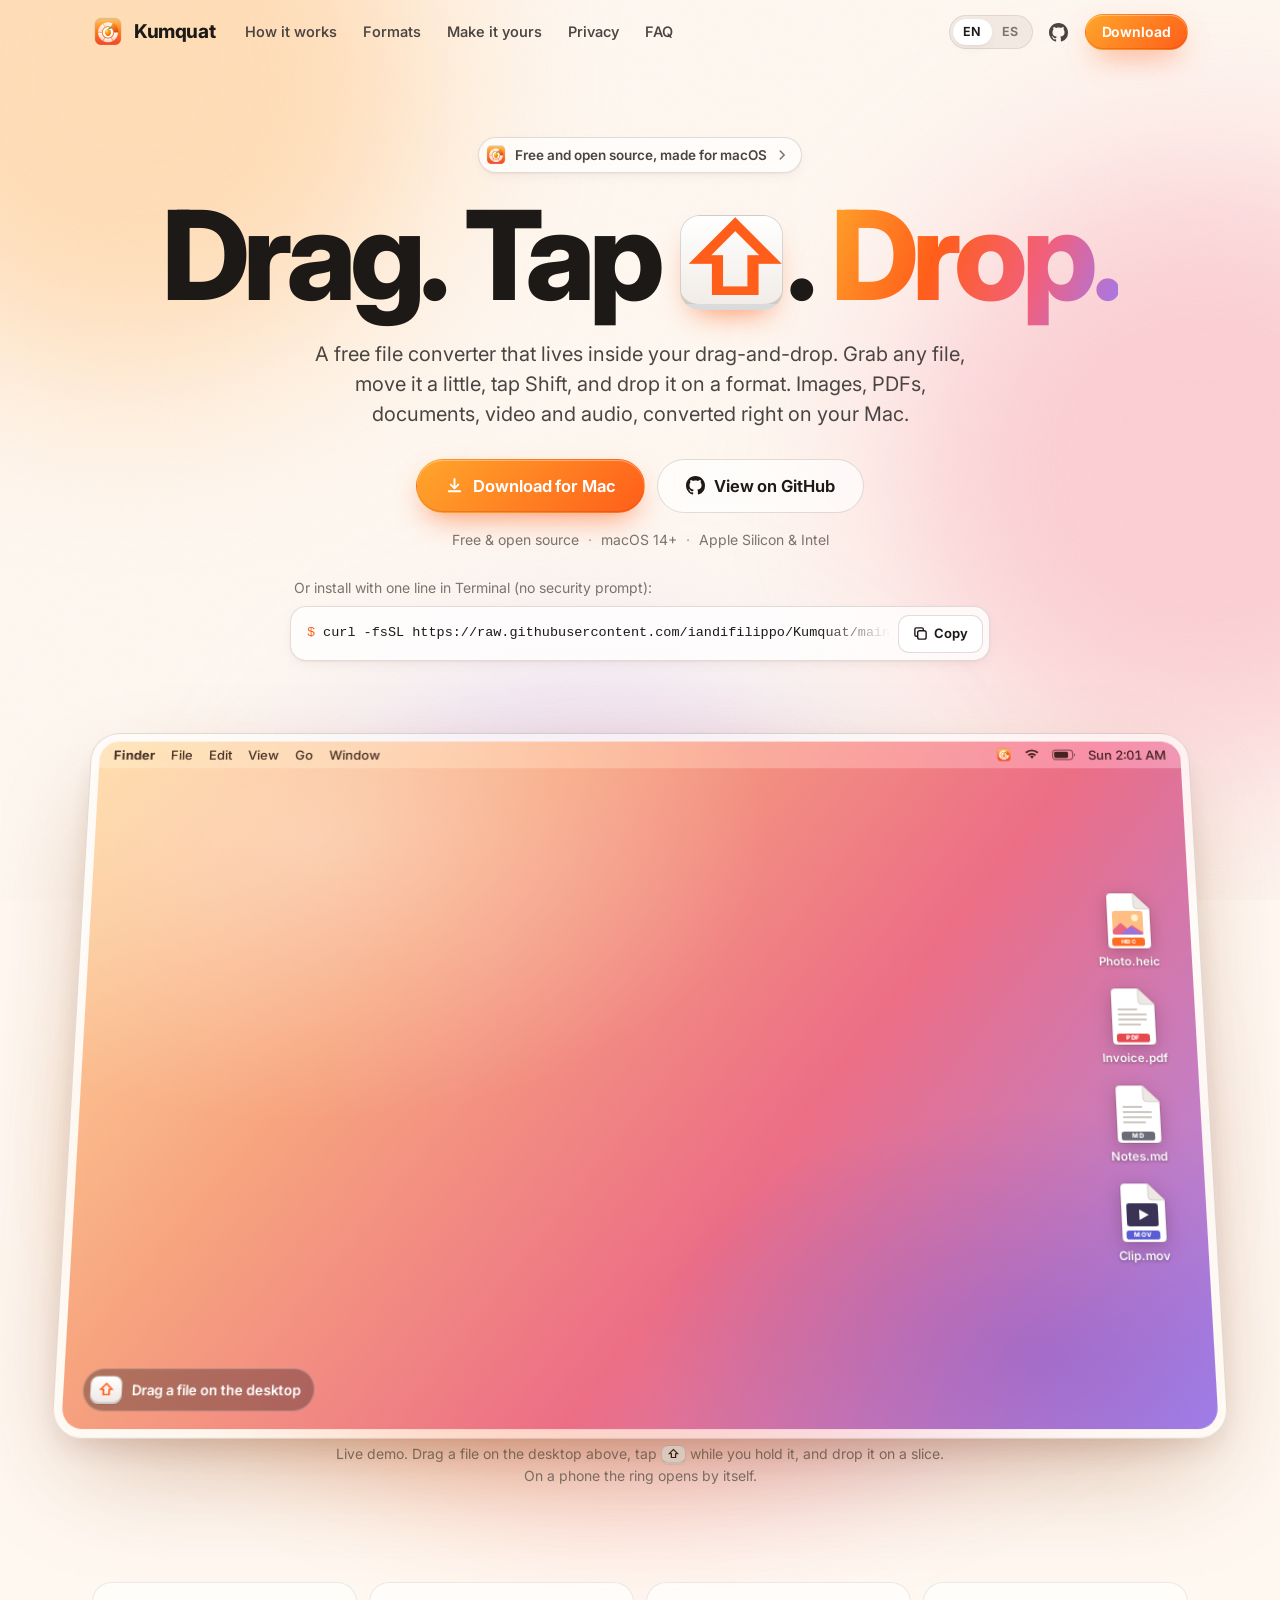
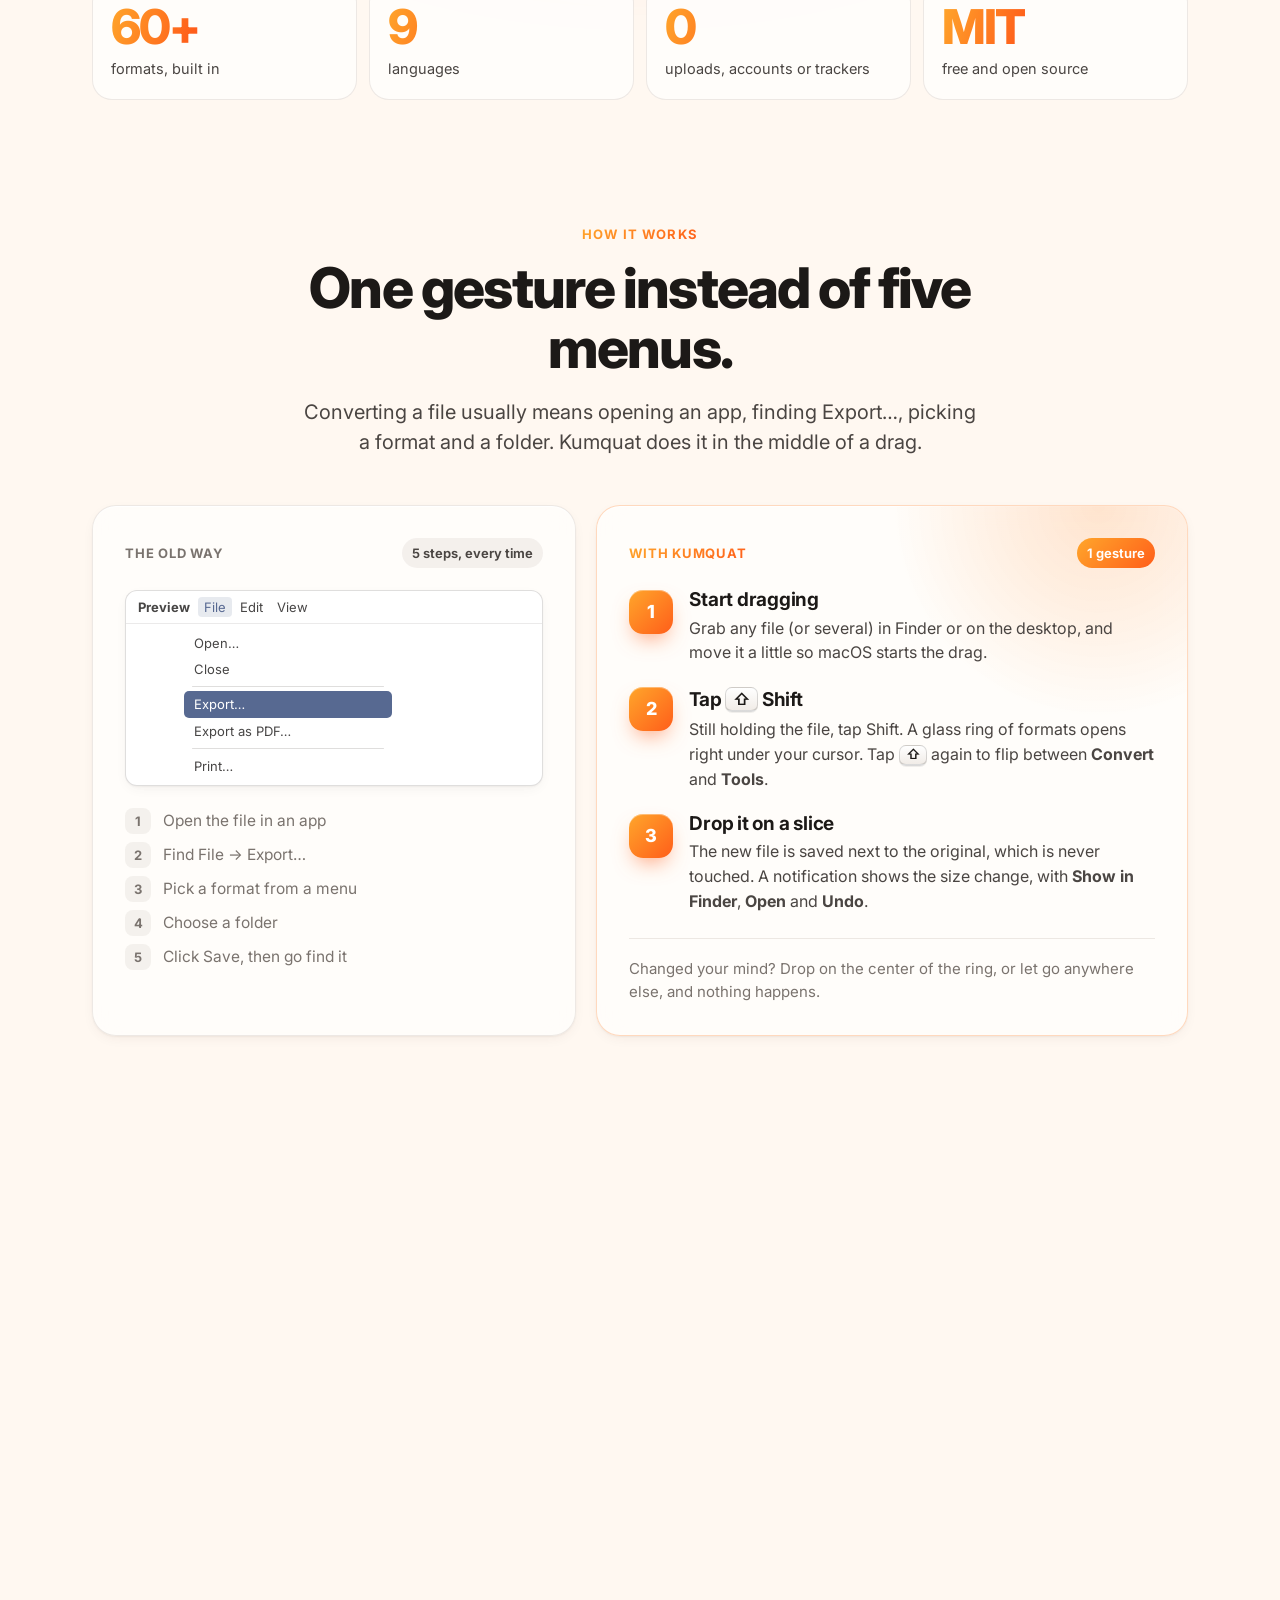
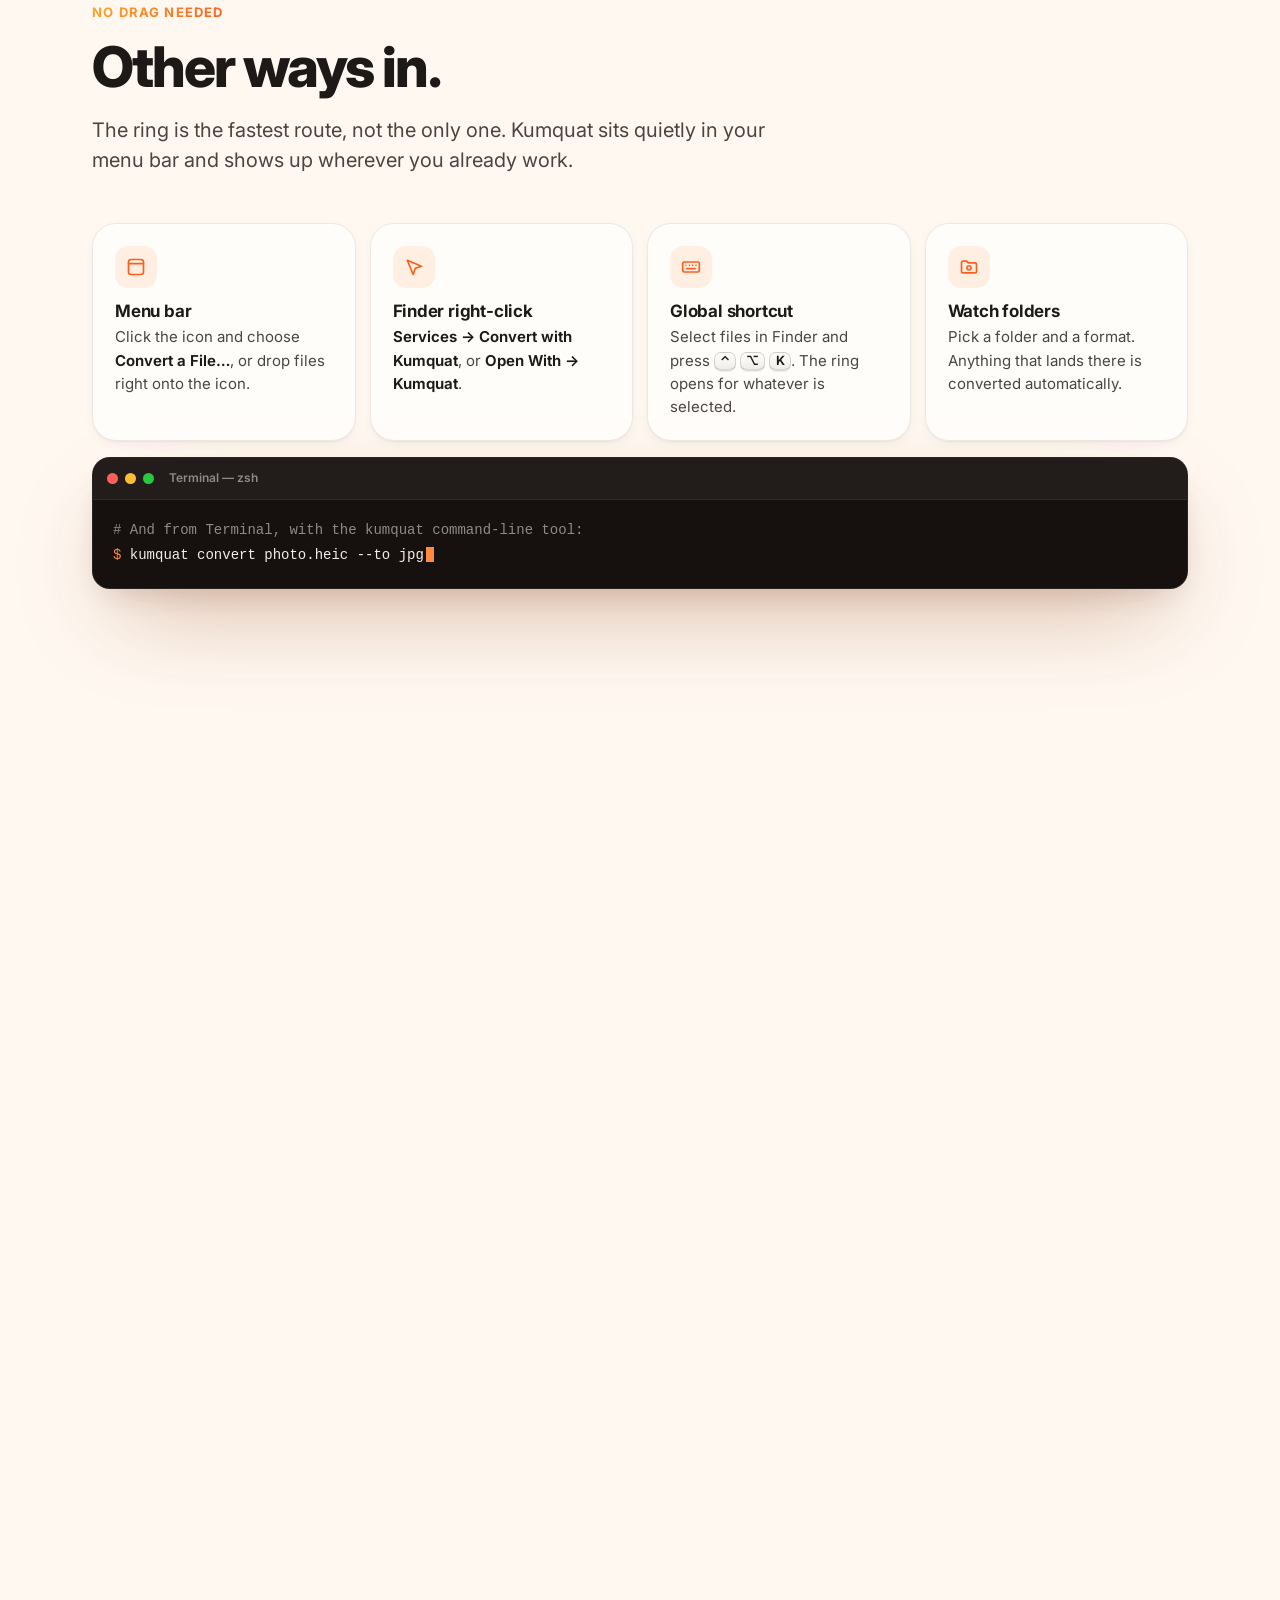
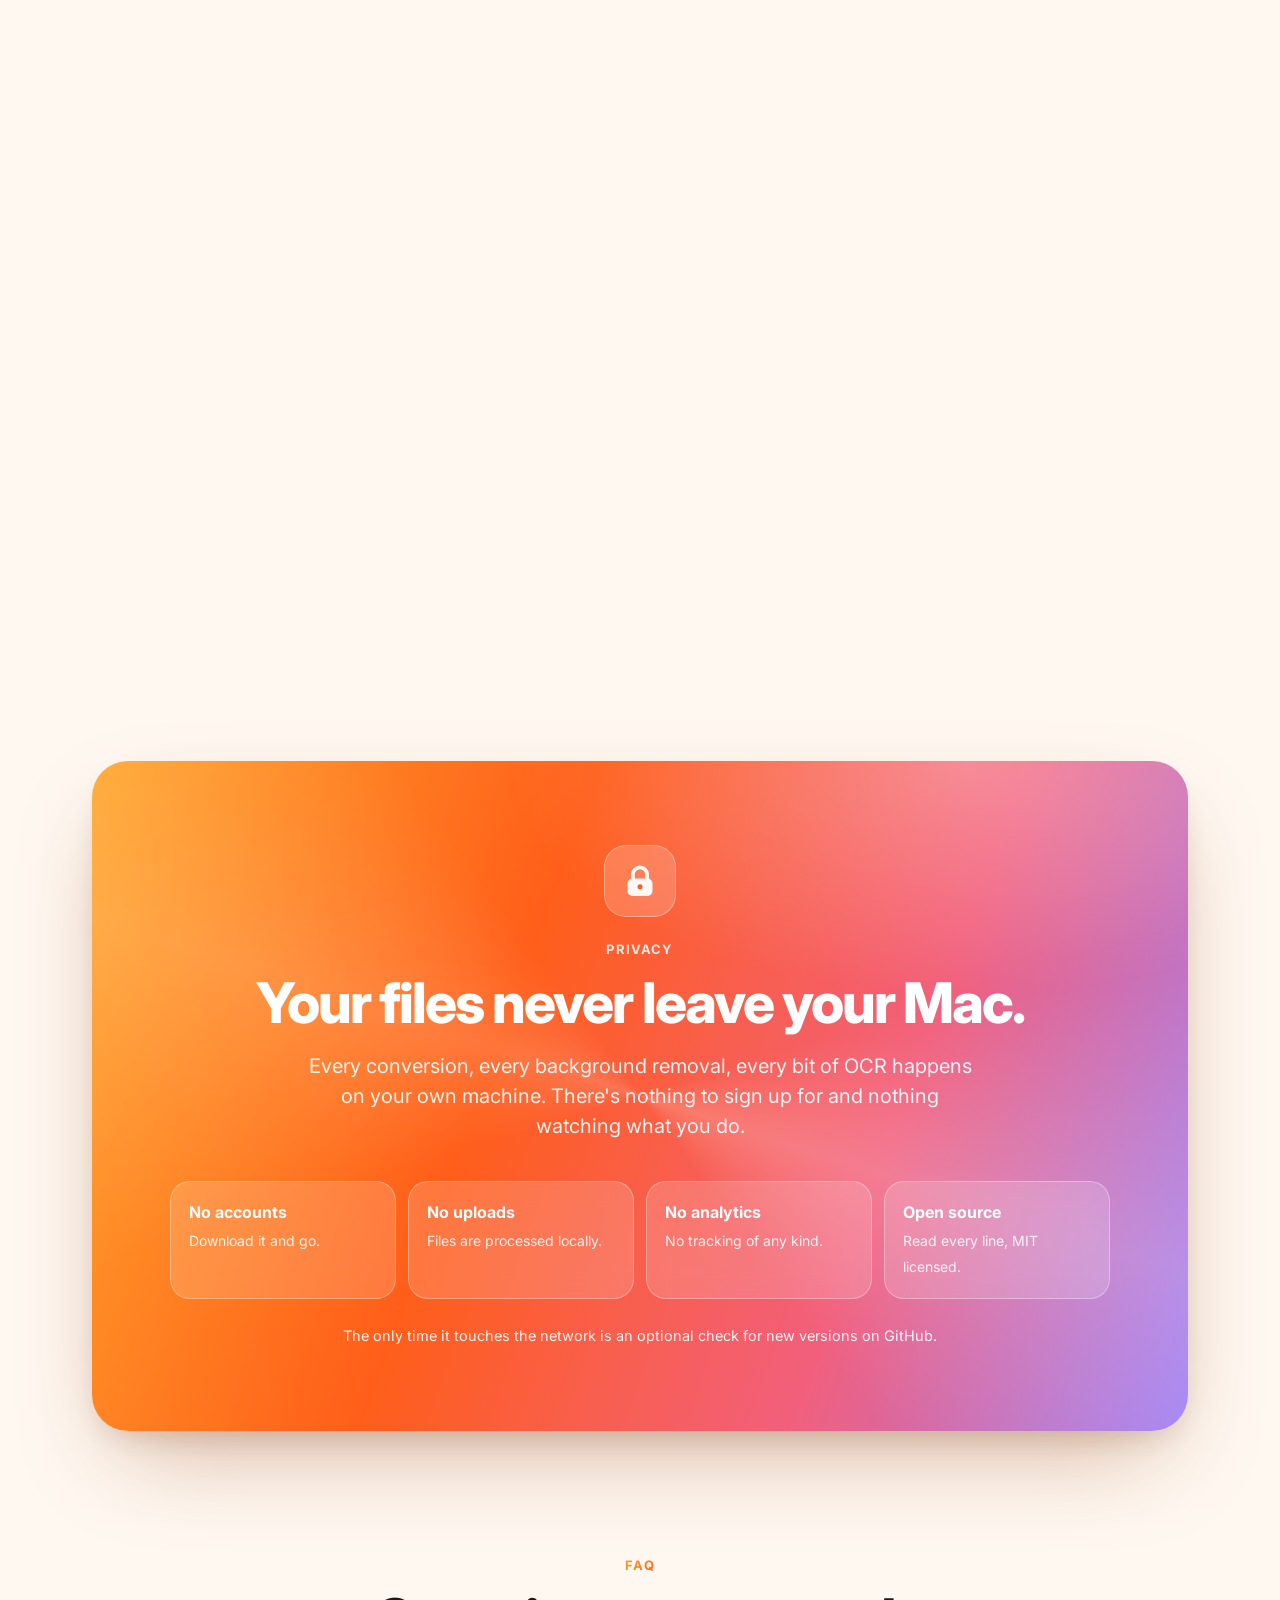
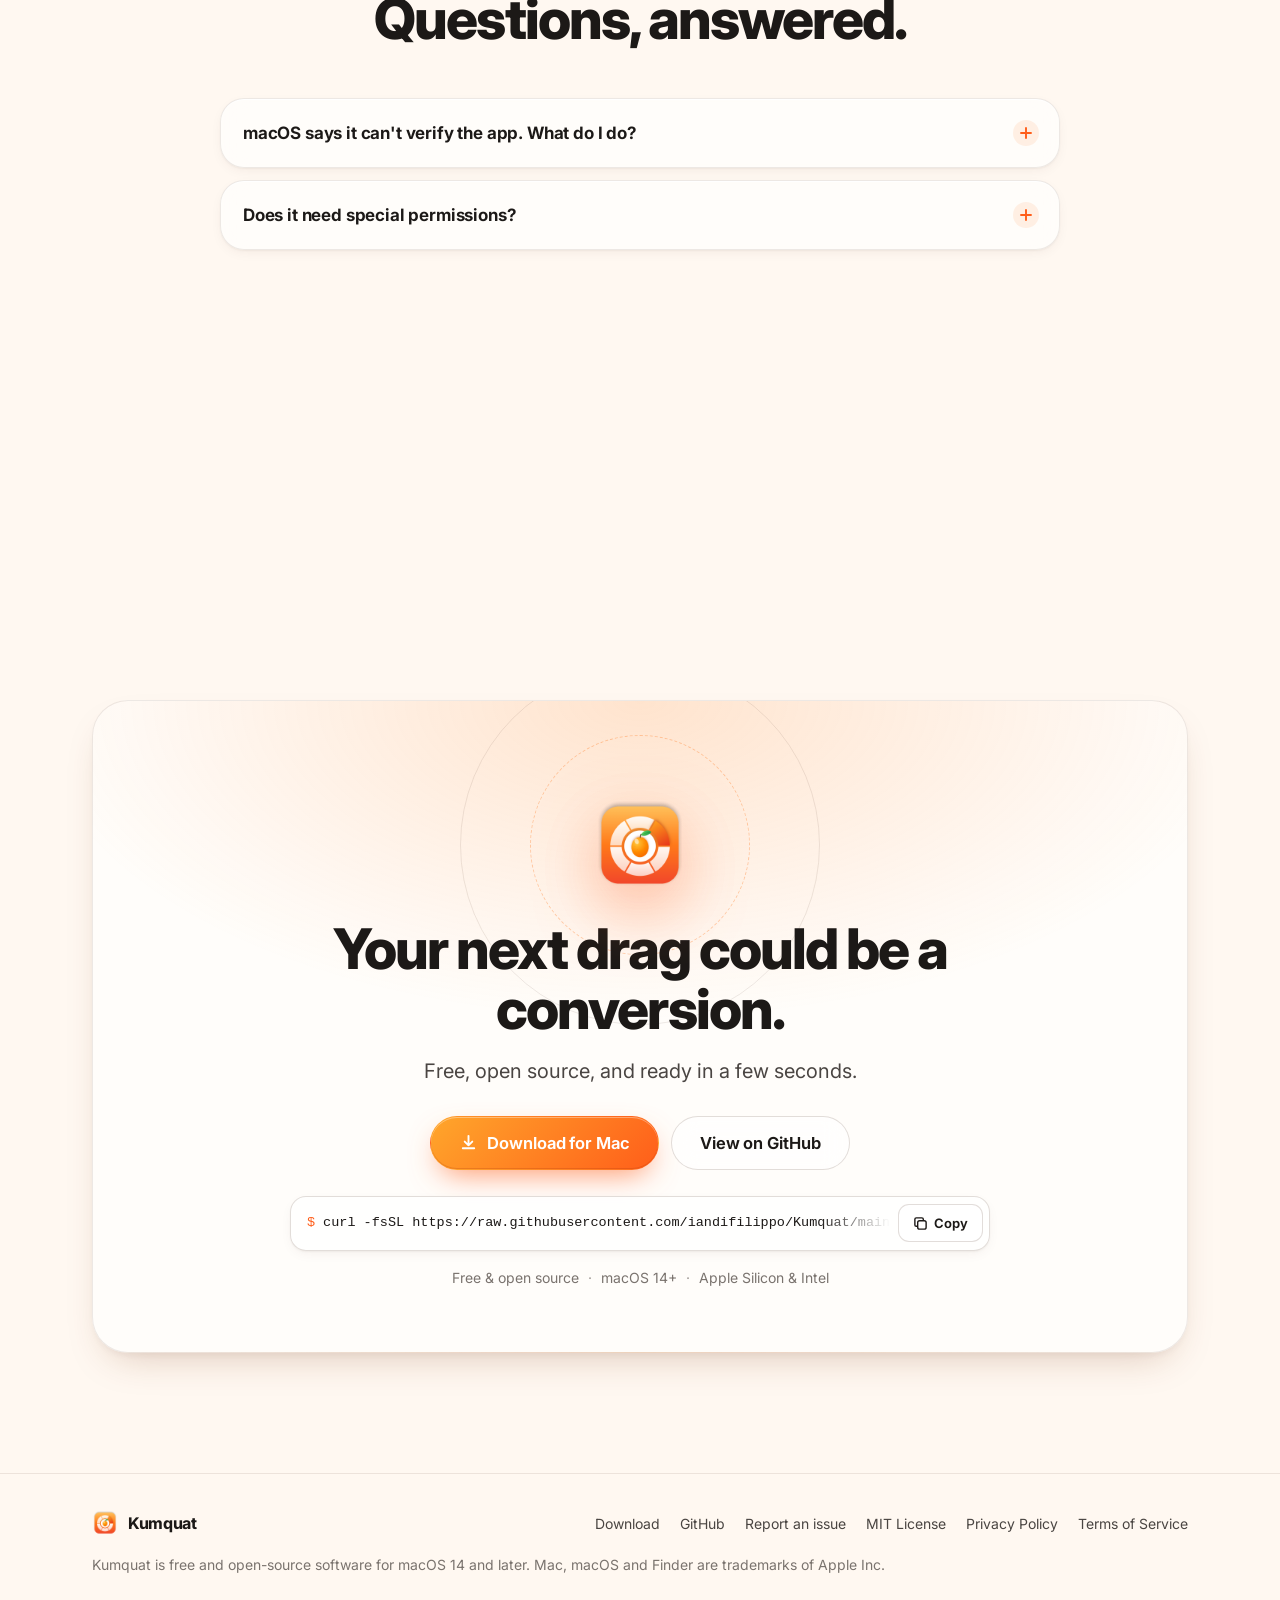
==== commit 766fd45a: "Add Privacy Policy and Terms of Service pages" ====
--- a/docs/index.html
+++ b/docs/index.html
@@ -653,6 +653,8 @@
       <a href="https://github.com/iandifilippo/Kumquat">GitHub</a>
       <a href="https://github.com/iandifilippo/Kumquat/issues" data-i18n="ft_issues">Report an issue</a>
       <a href="https://github.com/iandifilippo/Kumquat/blob/main/LICENSE" data-i18n="ft_license">MIT License</a>
+      <a href="privacy.html" data-i18n="ft_privacy">Privacy Policy</a>
+      <a href="terms.html" data-i18n="ft_terms">Terms of Service</a>
     </nav>
     <p class="foot-small" data-i18n="ft_small">Kumquat is free and open-source software for macOS 14 and later. Mac, macOS and Finder are trademarks of Apple Inc.</p>
   </div>
